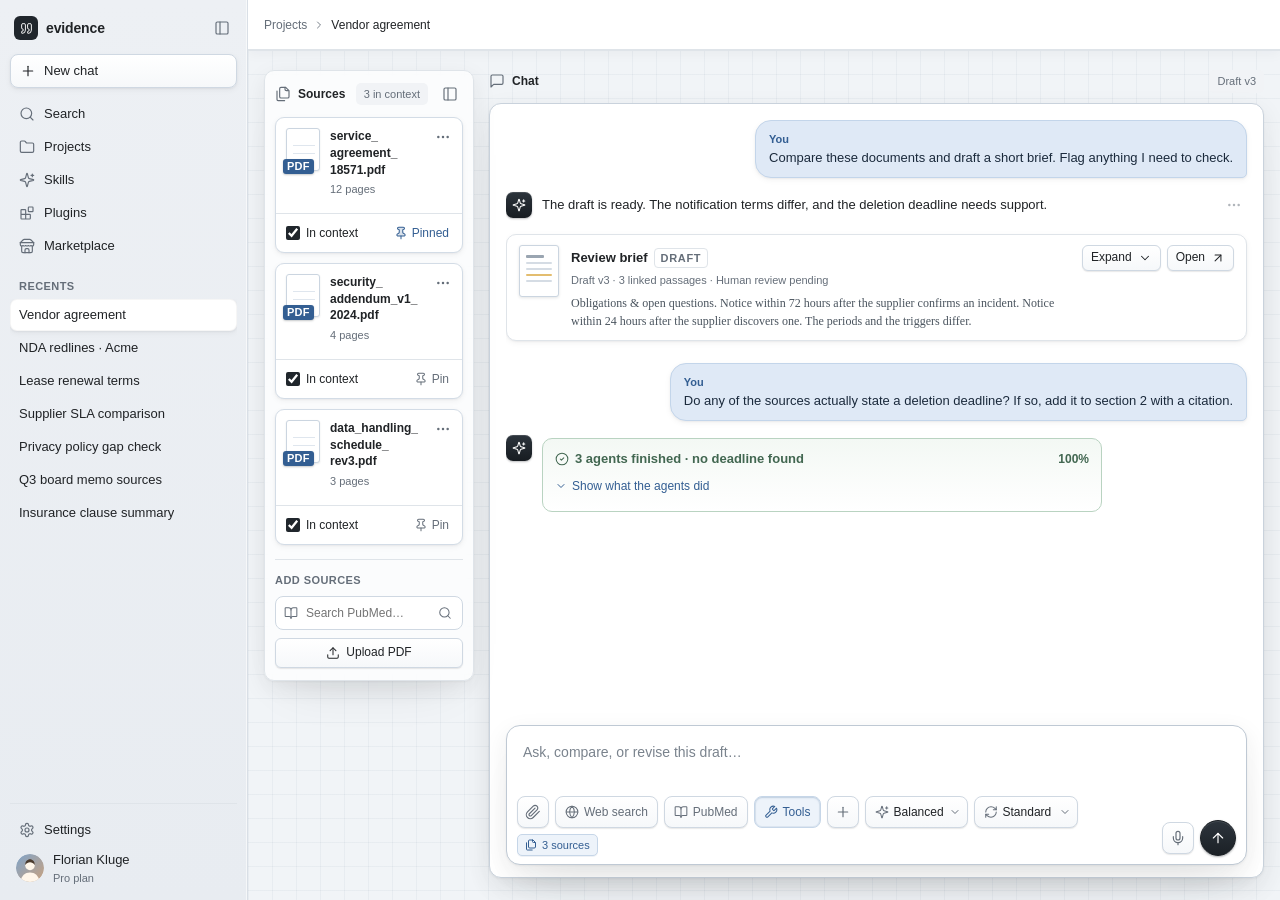
==== index.html @ 2f2d363d "pubmed" ====
<!DOCTYPE html>
<html lang="en">
<head>
  <meta charset="UTF-8">
  <meta name="viewport" content="width=device-width, initial-scale=1">
  <meta name="color-scheme" content="light">
  <title>Vendor agreement · Workspace · evidence</title>
  <link rel="stylesheet" href="styles.css">
</head>
<body>
<a class="skip-link" href="#composer-input">Skip to chat</a>
<svg xmlns="http://www.w3.org/2000/svg" class="icon-sprite" aria-hidden="true" focusable="false"><defs>
<symbol id="i-file-text" viewBox="0 0 24 24"><path d="M15 2H6a2 2 0 0 0-2 2v16a2 2 0 0 0 2 2h12a2 2 0 0 0 2-2V7Z"/><path d="M14 2v4a2 2 0 0 0 2 2h4"/><path d="M10 9H8"/><path d="M16 13H8"/><path d="M16 17H8"/></symbol>
<symbol id="i-files" viewBox="0 0 24 24"><path d="M20 7h-3a2 2 0 0 1-2-2V2"/><path d="M9 18a2 2 0 0 1-2-2V4a2 2 0 0 1 2-2h7l5 5v9a2 2 0 0 1-2 2Z"/><path d="M3 7.6v12.8A1.6 1.6 0 0 0 4.6 22h9.8"/></symbol>
<symbol id="i-file-pen" viewBox="0 0 24 24"><path d="M12.5 22H18a2 2 0 0 0 2-2V7l-5-5H6a2 2 0 0 0-2 2v9.5"/><path d="M14 2v4a2 2 0 0 0 2 2h4"/><path d="M13.378 15.626a1 1 0 1 0-3.004-3.004l-5.01 5.012a2 2 0 0 0-.506.854l-.837 2.87a.5.5 0 0 0 .62.62l2.87-.837a2 2 0 0 0 .854-.506z"/></symbol>
<symbol id="i-quote" viewBox="0 0 24 24"><path d="M16 3a2 2 0 0 0-2 2v6a2 2 0 0 0 2 2 1 1 0 0 1 1 1v1a2 2 0 0 1-2 2 1 1 0 0 0-1 1v2a1 1 0 0 0 1 1 6 6 0 0 0 6-6V5a2 2 0 0 0-2-2z"/><path d="M5 3a2 2 0 0 0-2 2v6a2 2 0 0 0 2 2 1 1 0 0 1 1 1v1a2 2 0 0 1-2 2 1 1 0 0 0-1 1v2a1 1 0 0 0 1 1 6 6 0 0 0 6-6V5a2 2 0 0 0-2-2z"/></symbol>
<symbol id="i-sparkles" viewBox="0 0 24 24"><path d="M9.937 15.5A2 2 0 0 0 8.5 14.063l-6.135-1.582a.5.5 0 0 1 0-.962L8.5 9.936A2 2 0 0 0 9.937 8.5l1.582-6.135a.5.5 0 0 1 .963 0L14.063 8.5A2 2 0 0 0 15.5 9.937l6.135 1.581a.5.5 0 0 1 0 .964L15.5 14.063a2 2 0 0 0-1.437 1.437l-1.582 6.135a.5.5 0 0 1-.963 0z"/><path d="M20 3v4"/><path d="M22 5h-4"/></symbol>
<symbol id="i-arrow-up" viewBox="0 0 24 24"><path d="m5 12 7-7 7 7"/><path d="M12 19V5"/></symbol>
<symbol id="i-arrow-left" viewBox="0 0 24 24"><path d="m12 19-7-7 7-7"/><path d="M19 12H5"/></symbol>
<symbol id="i-arrow-up-right" viewBox="0 0 24 24"><path d="M7 7h10v10"/><path d="M7 17 17 7"/></symbol>
<symbol id="i-pin" viewBox="0 0 24 24"><path d="M12 17v5"/><path d="M9 10.76a2 2 0 0 1-1.11 1.79l-1.78.9A2 2 0 0 0 5 15.24V16a1 1 0 0 0 1 1h12a1 1 0 0 0 1-1v-.76a2 2 0 0 0-1.11-1.79l-1.78-.9A2 2 0 0 1 15 10.76V7a1 1 0 0 1 1-1 2 2 0 0 0 0-4H8a2 2 0 0 0 0 4 1 1 0 0 1 1 1z"/></symbol>
<symbol id="i-ellipsis" viewBox="0 0 24 24"><circle cx="12" cy="12" r="1"/><circle cx="19" cy="12" r="1"/><circle cx="5" cy="12" r="1"/></symbol>
<symbol id="i-circle-check" viewBox="0 0 24 24"><circle cx="12" cy="12" r="10"/><path d="m9 12 2 2 4-4"/></symbol>
<symbol id="i-circle-alert" viewBox="0 0 24 24"><circle cx="12" cy="12" r="10"/><path d="M12 8v4"/><path d="M12 16h.01"/></symbol>
<symbol id="i-circle-help" viewBox="0 0 24 24"><circle cx="12" cy="12" r="10"/><path d="M9.09 9a3 3 0 0 1 5.83 1c0 2-3 3-3 3"/><path d="M12 17h.01"/></symbol>
<symbol id="i-circle-x" viewBox="0 0 24 24"><circle cx="12" cy="12" r="10"/><path d="m15 9-6 6"/><path d="m9 9 6 6"/></symbol>
<symbol id="i-circle-dashed" viewBox="0 0 24 24"><path d="M10.1 2.18a9.93 9.93 0 0 1 3.8 0"/><path d="M17.6 3.71a9.95 9.95 0 0 1 2.69 2.7"/><path d="M21.82 10.1a9.93 9.93 0 0 1 0 3.8"/><path d="M20.29 17.6a9.95 9.95 0 0 1-2.7 2.69"/><path d="M13.9 21.82a9.94 9.94 0 0 1-3.8 0"/><path d="M6.4 20.29a9.95 9.95 0 0 1-2.69-2.7"/><path d="M2.18 13.9a9.93 9.93 0 0 1 0-3.8"/><path d="M3.71 6.4a9.95 9.95 0 0 1 2.7-2.69"/></symbol>
<symbol id="i-refresh" viewBox="0 0 24 24"><path d="M3 12a9 9 0 0 1 9-9 9.75 9.75 0 0 1 6.74 2.74L21 8"/><path d="M21 3v5h-5"/><path d="M21 12a9 9 0 0 1-9 9 9.75 9.75 0 0 1-6.74-2.74L3 16"/><path d="M8 16H3v5"/></symbol>
<symbol id="i-workflow" viewBox="0 0 24 24"><rect width="8" height="8" x="3" y="3" rx="2"/><path d="M7 11v4a2 2 0 0 0 2 2h4"/><rect width="8" height="8" x="13" y="13" rx="2"/></symbol>
<symbol id="i-chevron-down" viewBox="0 0 24 24"><path d="m6 9 6 6 6-6"/></symbol>
<symbol id="i-chevron-right" viewBox="0 0 24 24"><path d="m9 18 6-6-6-6"/></symbol>
<symbol id="i-message" viewBox="0 0 24 24"><path d="M21 15a2 2 0 0 1-2 2H7l-4 4V5a2 2 0 0 1 2-2h14a2 2 0 0 1 2 2z"/></symbol>
<symbol id="i-pen-line" viewBox="0 0 24 24"><path d="M12 20h9"/><path d="M16.376 3.622a1 1 0 0 1 3.002 3.002L7.368 18.635a2 2 0 0 1-.855.506l-2.872.838a.5.5 0 0 1-.62-.62l.838-2.872a2 2 0 0 1 .506-.854z"/></symbol>
<symbol id="i-eye" viewBox="0 0 24 24"><path d="M2.062 12.348a1 1 0 0 1 0-.696 10.75 10.75 0 0 1 19.876 0 1 1 0 0 1 0 .696 10.75 10.75 0 0 1-19.876 0"/><circle cx="12" cy="12" r="3"/></symbol>
<symbol id="i-undo" viewBox="0 0 24 24"><path d="M9 14 4 9l5-5"/><path d="M4 9h10.5a5.5 5.5 0 0 1 5.5 5.5 5.5 5.5 0 0 1-5.5 5.5H11"/></symbol>
<symbol id="i-upload" viewBox="0 0 24 24"><path d="M21 15v4a2 2 0 0 1-2 2H5a2 2 0 0 1-2-2v-4"/><path d="m17 8-5-5-5 5"/><path d="M12 3v12"/></symbol>
<symbol id="i-trash" viewBox="0 0 24 24"><path d="M3 6h18"/><path d="M19 6v14c0 1-1 2-2 2H7c-1 0-2-1-2-2V6"/><path d="M8 6V4c0-1 1-2 2-2h4c1 0 2 1 2 2v2"/></symbol>
<symbol id="i-link" viewBox="0 0 24 24"><path d="M10 13a5 5 0 0 0 7.54.54l3-3a5 5 0 0 0-7.07-7.07l-1.72 1.71"/><path d="M14 11a5 5 0 0 0-7.54-.54l-3 3a5 5 0 0 0 7.07 7.07l1.71-1.71"/></symbol>
<symbol id="i-plus" viewBox="0 0 24 24"><path d="M5 12h14"/><path d="M12 5v14"/></symbol>
<symbol id="i-table" viewBox="0 0 24 24"><path d="M12 3v18"/><rect width="18" height="18" x="3" y="3" rx="2"/><path d="M3 9h18"/><path d="M3 15h18"/></symbol>
<symbol id="i-list-checks" viewBox="0 0 24 24"><path d="m3 17 2 2 4-4"/><path d="m3 7 2 2 4-4"/><path d="M13 6h8"/><path d="M13 12h8"/><path d="M13 18h8"/></symbol>
<symbol id="i-user" viewBox="0 0 24 24"><path d="M19 21v-2a4 4 0 0 0-4-4H9a4 4 0 0 0-4 4v2"/><circle cx="12" cy="7" r="4"/></symbol>
<symbol id="i-x" viewBox="0 0 24 24"><path d="M18 6 6 18"/><path d="m6 6 12 12"/></symbol>
<symbol id="i-book" viewBox="0 0 24 24"><path d="M12 7v14"/><path d="M3 18a1 1 0 0 1-1-1V4a1 1 0 0 1 1-1h5a4 4 0 0 1 4 4 4 4 0 0 1 4-4h5a1 1 0 0 1 1 1v13a1 1 0 0 1-1 1h-6a3 3 0 0 0-3 3 3 3 0 0 0-3-3z"/></symbol>
<symbol id="i-scale" viewBox="0 0 24 24"><path d="m16 16 3-8 3 8c-.87.65-1.92 1-3 1s-2.13-.35-3-1Z"/><path d="m2 16 3-8 3 8c-.87.65-1.92 1-3 1s-2.13-.35-3-1Z"/><path d="M7 21h10"/><path d="M12 3v18"/><path d="M3 7h2c2 0 5-1 7-2 2 1 5 2 7 2h2"/></symbol>
<symbol id="i-history" viewBox="0 0 24 24"><path d="M3 12a9 9 0 1 0 9-9 9.75 9.75 0 0 0-6.74 2.74L3 8"/><path d="M3 3v5h5"/><path d="M12 7v5l4 2"/></symbol>
<symbol id="i-check" viewBox="0 0 24 24"><path d="M20 6 9 17l-5-5"/></symbol>
<symbol id="i-paperclip" viewBox="0 0 24 24"><path d="m21.44 11.05-9.19 9.19a6 6 0 0 1-8.49-8.49l8.57-8.57A4 4 0 1 1 18 8.84l-8.59 8.57a2 2 0 0 1-2.83-2.83l8.49-8.48"/></symbol>
<symbol id="i-globe" viewBox="0 0 24 24"><circle cx="12" cy="12" r="10"/><path d="M12 2a14.5 14.5 0 0 0 0 20 14.5 14.5 0 0 0 0-20"/><path d="M2 12h20"/></symbol>
<symbol id="i-wrench" viewBox="0 0 24 24"><path d="M14.7 6.3a1 1 0 0 0 0 1.4l1.6 1.6a1 1 0 0 0 1.4 0l3.77-3.77a6 6 0 0 1-7.94 7.94l-6.91 6.91a2.12 2.12 0 0 1-3-3l6.91-6.91a6 6 0 0 1 7.94-7.94l-3.76 3.76z"/></symbol>
<symbol id="i-mic" viewBox="0 0 24 24"><path d="M12 2a3 3 0 0 0-3 3v7a3 3 0 0 0 6 0V5a3 3 0 0 0-3-3Z"/><path d="M19 10v2a7 7 0 0 1-14 0v-2"/><path d="M12 19v3"/></symbol>
<symbol id="i-align-left" viewBox="0 0 24 24"><path d="M15 12H3"/><path d="M17 18H3"/><path d="M21 6H3"/></symbol>
<symbol id="i-align-center" viewBox="0 0 24 24"><path d="M17 12H7"/><path d="M19 18H5"/><path d="M21 6H3"/></symbol>
<symbol id="i-list" viewBox="0 0 24 24"><path d="M3 12h.01"/><path d="M3 18h.01"/><path d="M3 6h.01"/><path d="M8 12h13"/><path d="M8 18h13"/><path d="M8 6h13"/></symbol>
<symbol id="i-list-ordered" viewBox="0 0 24 24"><path d="M10 12h11"/><path d="M10 18h11"/><path d="M10 6h11"/><path d="M4 10h2"/><path d="M4 6h1v4"/><path d="M6 18H4c0-1 2-2 2-3s-1-1.5-2-1"/></symbol>
<symbol id="i-redo" viewBox="0 0 24 24"><path d="m15 14 5-5-5-5"/><path d="M20 9H9.5A5.5 5.5 0 0 0 4 14.5 5.5 5.5 0 0 0 9.5 20H13"/></symbol>
<symbol id="i-panel-left" viewBox="0 0 24 24"><rect width="18" height="18" x="3" y="3" rx="2"/><path d="M9 3v18"/></symbol>
<symbol id="i-blocks" viewBox="0 0 24 24"><rect width="7" height="7" x="14" y="3" rx="1"/><path d="M10 21V8a1 1 0 0 0-1-1H4a1 1 0 0 0-1 1v12a1 1 0 0 0 1 1h12a1 1 0 0 0 1-1v-5a1 1 0 0 0-1-1H3"/></symbol>
<symbol id="i-settings" viewBox="0 0 24 24"><path d="M12.22 2h-.44a2 2 0 0 0-2 2v.18a2 2 0 0 1-1 1.73l-.43.25a2 2 0 0 1-2 0l-.15-.08a2 2 0 0 0-2.73.73l-.22.38a2 2 0 0 0 .73 2.73l.15.1a2 2 0 0 1 1 1.72v.51a2 2 0 0 1-1 1.74l-.15.09a2 2 0 0 0-.73 2.73l.22.38a2 2 0 0 0 2.73.73l.15-.08a2 2 0 0 1 2 0l.43.25a2 2 0 0 1 1 1.73V20a2 2 0 0 0 2 2h.44a2 2 0 0 0 2-2v-.18a2 2 0 0 1 1-1.73l.43-.25a2 2 0 0 1 2 0l.15.08a2 2 0 0 0 2.73-.73l.22-.39a2 2 0 0 0-.73-2.73l-.15-.08a2 2 0 0 1-1-1.74v-.5a2 2 0 0 1 1-1.74l.15-.09a2 2 0 0 0 .73-2.73l-.22-.38a2 2 0 0 0-2.73-.73l-.15.08a2 2 0 0 1-2 0l-.43-.25a2 2 0 0 1-1-1.73V4a2 2 0 0 0-2-2z"/><circle cx="12" cy="12" r="3"/></symbol>
<symbol id="i-folder" viewBox="0 0 24 24"><path d="M20 20a2 2 0 0 0 2-2V8a2 2 0 0 0-2-2h-7.9a2 2 0 0 1-1.69-.9L9.6 3.9A2 2 0 0 0 7.93 3H4a2 2 0 0 0-2 2v13a2 2 0 0 0 2 2Z"/></symbol>
<symbol id="i-search" viewBox="0 0 24 24"><circle cx="11" cy="11" r="8"/><path d="m21 21-4.3-4.3"/></symbol>
<symbol id="i-store" viewBox="0 0 24 24"><path d="m2 7 4.41-4.41A2 2 0 0 1 7.83 2h8.34a2 2 0 0 1 1.42.59L22 7"/><path d="M4 12v8a2 2 0 0 0 2 2h12a2 2 0 0 0 2-2v-8"/><path d="M15 22v-4a2 2 0 0 0-2-2h-2a2 2 0 0 0-2 2v4"/><path d="M2 7h20"/><path d="M22 7v3a2 2 0 0 1-2 2 2.7 2.7 0 0 1-1.59-.63.7.7 0 0 0-.82 0A2.7 2.7 0 0 1 16 12a2.7 2.7 0 0 1-1.59-.63.7.7 0 0 0-.82 0A2.7 2.7 0 0 1 12 12a2.7 2.7 0 0 1-1.59-.63.7.7 0 0 0-.82 0A2.7 2.7 0 0 1 8 12a2.7 2.7 0 0 1-1.59-.63.7.7 0 0 0-.82 0A2.7 2.7 0 0 1 4 12a2 2 0 0 1-2-2V7"/></symbol>
<symbol id="i-download" viewBox="0 0 24 24"><path d="M12 15V3"/><path d="M21 15v4a2 2 0 0 1-2 2H5a2 2 0 0 1-2-2v-4"/><path d="m7 10 5 5 5-5"/></symbol>
</defs></svg>

<input type="checkbox" id="sb-toggle" class="sr-only">
<div class="app">
<aside class="sidebar" aria-label="Navigation">
  <div class="sidebar__top">
    <a class="brand" href="index.html"><span class="brand__mark" aria-hidden="true"><svg class="icon"><use href="#i-quote"/></svg></span><span class="sb-label">evidence</span></a>
    <label class="sb-btn sb-toggle" for="sb-toggle" title="Collapse sidebar"><svg class="icon" aria-hidden="true"><use href="#i-panel-left"/></svg><span class="sr-only">Collapse sidebar</span></label>
  </div>
  <button type="button" class="sb-new" id="new-chat"><svg class="icon" aria-hidden="true"><use href="#i-plus"/></svg><span class="sb-label">New chat</span></button>
  <nav class="sb-menu" aria-label="Main">
    <button type="button" class="sb-item"><svg class="icon" aria-hidden="true"><use href="#i-search"/></svg><span class="sb-label">Search</span></button>
    <button type="button" class="sb-item"><svg class="icon" aria-hidden="true"><use href="#i-folder"/></svg><span class="sb-label">Projects</span></button>
    <button type="button" class="sb-item"><svg class="icon" aria-hidden="true"><use href="#i-sparkles"/></svg><span class="sb-label">Skills</span></button>
    <button type="button" class="sb-item"><svg class="icon" aria-hidden="true"><use href="#i-blocks"/></svg><span class="sb-label">Plugins</span></button>
    <a class="sb-item" href="#marketplace"><svg class="icon" aria-hidden="true"><use href="#i-store"/></svg><span class="sb-label">Marketplace</span></a>
  </nav>
  <div class="sb-section sb-label">Recents</div>
  <nav class="sb-history" aria-label="Chat history">
    <a class="sb-chat is-active" href="index.html" aria-current="page"><span class="sb-label">Vendor agreement</span></a>
    <a class="sb-chat" href="#"><span class="sb-label">NDA redlines · Acme</span></a>
    <a class="sb-chat" href="#"><span class="sb-label">Lease renewal terms</span></a>
    <a class="sb-chat" href="#"><span class="sb-label">Supplier SLA comparison</span></a>
    <a class="sb-chat" href="#"><span class="sb-label">Privacy policy gap check</span></a>
    <a class="sb-chat" href="#"><span class="sb-label">Q3 board memo sources</span></a>
    <a class="sb-chat" href="#"><span class="sb-label">Insurance clause summary</span></a>
  </nav>
  <div class="sidebar__bottom">
    <button type="button" class="sb-item"><svg class="icon" aria-hidden="true"><use href="#i-settings"/></svg><span class="sb-label">Settings</span></button>
    <button type="button" class="sb-account">
      <img class="sb-avatar" src="assets/avatar.svg" alt="" width="28" height="28">
      <span class="sb-label sb-account__text"><span class="sb-account__name">Florian Kluge</span><span class="sb-account__plan">Pro plan</span></span>
    </button>
  </div>
</aside>
<div class="app__main">
<header class="topbar">
  <nav class="crumbs" aria-label="Breadcrumb">
    <a href="#">Projects</a>
    <svg class="icon" aria-hidden="true"><use href="#i-chevron-right"/></svg>
    <span class="current" aria-current="location">Vendor agreement</span>
  </nav>
</header>


<main class="work-area">
  <div class="workspace">

    <!-- sources -->
    <input type="checkbox" id="src-toggle" class="sr-only">
    <aside class="column column--sources" aria-labelledby="sources-heading">
      <div class="col-head">
        <svg class="icon" aria-hidden="true"><use href="#i-files"/></svg>
        <h2 id="sources-heading"><span class="src-label">Sources</span></h2>
        <span class="chip chip--count src-label">3 in context</span>
        <label class="sb-btn src-toggle" for="src-toggle" title="Collapse sources"><svg class="icon" aria-hidden="true"><use href="#i-panel-left"/></svg><span class="sr-only">Collapse sources</span></label>
      </div>
      <div class="src-rail" aria-hidden="true"><span class="src-rail__label">Sources</span><span class="chip chip--count">3</span></div>

      <ul class="source-list">
        <li class="source-card" id="src-agreement">
          <details class="card-menu">
            <summary aria-label="Actions for service_agreement_18571.pdf"><svg class="icon" aria-hidden="true"><use href="#i-ellipsis"/></svg></summary>
            <div class="menu">
              <button type="button"><svg class="icon icon--sm" aria-hidden="true"><use href="#i-pen-line"/></svg>Rename</button>
              <button type="button"><svg class="icon icon--sm" aria-hidden="true"><use href="#i-upload"/></svg>Replace file</button>
              <hr>
              <button type="button" class="menu__danger"><svg class="icon icon--sm" aria-hidden="true"><use href="#i-trash"/></svg>Remove from project</button>
            </div>
          </details>
          <div class="source-card__body">
            <span class="thumb" role="img" aria-label="PDF file"></span>
            <div>
              <span class="source-card__name">service_<wbr>agreement_<wbr>18571.pdf</span>
              <div class="source-card__meta">12 pages</div>
              <div class="source-card__tags"><span class="chip chip--source sel-tag">Cited · E1</span></div>
            </div>
          </div>
          <div class="source-card__foot">
            <label class="check"><input type="checkbox" checked> In context</label>
            <button type="button" class="pin-btn pin-btn--on"><svg class="icon icon--sm" aria-hidden="true"><use href="#i-pin"/></svg>Pinned</button>
          </div>
        </li>

        <li class="source-card" id="src-addendum">
          <details class="card-menu">
            <summary aria-label="Actions for security_addendum_v1_2024.pdf"><svg class="icon" aria-hidden="true"><use href="#i-ellipsis"/></svg></summary>
            <div class="menu">
              <button type="button"><svg class="icon icon--sm" aria-hidden="true"><use href="#i-pen-line"/></svg>Rename</button>
              <button type="button"><svg class="icon icon--sm" aria-hidden="true"><use href="#i-upload"/></svg>Replace file</button>
              <hr>
              <button type="button" class="menu__danger"><svg class="icon icon--sm" aria-hidden="true"><use href="#i-trash"/></svg>Remove from project</button>
            </div>
          </details>
          <div class="source-card__body">
            <span class="thumb" role="img" aria-label="PDF file"></span>
            <div>
              <span class="source-card__name">security_<wbr>addendum_<wbr>v1_<wbr>2024.pdf</span>
              <div class="source-card__meta">4 pages</div>
              <div class="source-card__tags"><span class="chip chip--source sel-tag">Cited · E2</span></div>
            </div>
          </div>
          <div class="source-card__foot">
            <label class="check"><input type="checkbox" checked> In context</label>
            <button type="button" class="pin-btn"><svg class="icon icon--sm" aria-hidden="true"><use href="#i-pin"/></svg>Pin</button>
          </div>
        </li>

        <li class="source-card" id="src-schedule">
          <details class="card-menu">
            <summary aria-label="Actions for data_handling_schedule_rev3.pdf"><svg class="icon" aria-hidden="true"><use href="#i-ellipsis"/></svg></summary>
            <div class="menu">
              <button type="button"><svg class="icon icon--sm" aria-hidden="true"><use href="#i-pen-line"/></svg>Rename</button>
              <button type="button"><svg class="icon icon--sm" aria-hidden="true"><use href="#i-upload"/></svg>Replace file</button>
              <hr>
              <button type="button" class="menu__danger"><svg class="icon icon--sm" aria-hidden="true"><use href="#i-trash"/></svg>Remove from project</button>
            </div>
          </details>
          <div class="source-card__body">
            <span class="thumb" role="img" aria-label="PDF file"></span>
            <div>
              <span class="source-card__name">data_<wbr>handling_<wbr>schedule_<wbr>rev3.pdf</span>
              <div class="source-card__meta">3 pages</div>
              <div class="source-card__tags"><span class="chip chip--source sel-tag">Cited · E3</span></div>
            </div>
          </div>
          <div class="source-card__foot">
            <label class="check"><input type="checkbox" checked> In context</label>
            <button type="button" class="pin-btn"><svg class="icon icon--sm" aria-hidden="true"><use href="#i-pin"/></svg>Pin</button>
          </div>
        </li>
      </ul>

      <div class="src-add src-label">
        <h3 class="src-add__title">Add sources</h3>
        <label class="src-add__field"><svg class="icon icon--sm" aria-hidden="true"><use href="#i-book"/></svg><span class="sr-only">Search PubMed</span><input type="search" placeholder="Search PubMed…"><button type="button" class="src-add__go" aria-label="Search PubMed"><svg class="icon icon--sm" aria-hidden="true"><use href="#i-search"/></svg></button></label>
        <label class="btn src-add__upload"><input type="file" class="sr-only" accept="application/pdf"><svg class="icon icon--sm" aria-hidden="true"><use href="#i-upload"/></svg>Upload PDF</label>
      </div>
    </aside>

    <!-- working document and chat -->
    <section class="column column--center" aria-labelledby="chat-heading">
      <div class="col-head">
        <svg class="icon" aria-hidden="true"><use href="#i-message"/></svg>
        <h2 id="chat-heading">Chat</h2>
        <span class="chip chip--count">Draft v3</span>
      </div>
      <section class="chat chat--main" aria-labelledby="chat-heading">
        <div class="chat__thread" id="thread">
          <div class="msg msg--user">
            <div class="msg__bubble">
              <span class="msg__name">You</span>
              <p class="msg__text">Compare these documents and draft a short brief. Flag anything I need to check.</p>
            </div>
          </div>
          <div class="msg msg--ai">
            <span class="msg__who msg__who--ai" aria-hidden="true"><svg class="icon"><use href="#i-sparkles"/></svg></span>
            <div class="msg__body">
              <p class="msg__text">The draft is ready. The notification terms differ, and the deletion deadline needs support.</p>
            </div>
            <details class="msg-menu">
              <summary aria-label="Message actions"><svg class="icon" aria-hidden="true"><use href="#i-ellipsis"/></svg></summary>
              <div class="menu">
                <button type="button" data-action="copy"><svg class="icon icon--sm" aria-hidden="true"><use href="#i-files"/></svg>Copy</button>
                <button type="button" data-action="branch"><svg class="icon icon--sm" aria-hidden="true"><use href="#i-workflow"/></svg>Branch into new chat</button>
                <button type="button" data-action="regenerate"><svg class="icon icon--sm" aria-hidden="true"><use href="#i-refresh"/></svg>Regenerate</button>
              </div>
            </details>
          </div>
          <div class="msg msg--doc">
            <details class="docfold">
              <summary class="docfold__summary" aria-label="Review brief, draft v3. Expand or collapse the document">
                <span class="docfold__row">
                  <span class="docfold__thumb" aria-hidden="true"><i></i><i></i><i></i><i class="hl"></i><i></i></span>
                  <span class="docfold__text">
                    <span class="docfold__title">Review brief <span class="badge-draft">DRAFT</span></span>
                    <span class="docfold__meta">Draft v3 · 3 linked passages · Human review pending</span>
                    <span class="docfold__excerpt">Obligations &amp; open questions. Notice within 72 hours after the supplier confirms an incident. Notice within 24 hours after the supplier discovers one. The periods and the triggers differ.</span>
                  </span>
                  <span class="docfold__actions">
                    <span class="btn btn--sm docfold__toggle"><span class="docfold__label-open">Expand</span><span class="docfold__label-close">Collapse</span><svg class="icon icon--sm" aria-hidden="true"><use href="#i-chevron-down"/></svg></span>
                    <a class="btn btn--sm docfold__open" href="#doc-modal">Open <svg class="icon icon--sm" aria-hidden="true"><use href="#i-arrow-up-right"/></svg></a>
                  </span>
                </span>
              </summary>
        <article class="paper" id="draft" aria-label="Review brief, draft v3">
          <div class="fmt-bar" role="toolbar" aria-label="Formatting">
            <label class="sr-only" for="fmt-font">Font</label>
            <select id="fmt-font" class="fmt-select"><option>Georgia</option><option>Inter</option><option>Times New Roman</option></select>
            <label class="sr-only" for="fmt-size">Font size</label>
            <select id="fmt-size" class="fmt-select fmt-select--sm"><option>11</option><option>12</option><option>13</option><option>14</option><option selected>15</option><option>16</option><option>18</option><option>24</option></select>
            <span class="fmt-sep"></span>
            <button type="button" class="fmt-btn fmt-btn--on" aria-label="Bold" aria-pressed="true"><b>B</b></button>
            <button type="button" class="fmt-btn" aria-label="Italic"><i>I</i></button>
            <button type="button" class="fmt-btn" aria-label="Underline"><u>U</u></button>
            <span class="fmt-sep"></span>
            <label class="fmt-btn fmt-color" title="Text color"><span class="fmt-color__a">A</span><input type="color" value="#202326" aria-label="Text color"></label>
            <label class="fmt-btn fmt-color" title="Highlight"><span class="fmt-color__a fmt-color__a--hl">A</span><input type="color" value="#f6e6b8" aria-label="Highlight color"></label>
            <span class="fmt-sep"></span>
            <button type="button" class="fmt-btn fmt-btn--on" aria-label="Align left" aria-pressed="true"><svg class="icon" aria-hidden="true"><use href="#i-align-left"/></svg></button>
            <button type="button" class="fmt-btn" aria-label="Align center"><svg class="icon" aria-hidden="true"><use href="#i-align-center"/></svg></button>
            <button type="button" class="fmt-btn" aria-label="Bulleted list"><svg class="icon" aria-hidden="true"><use href="#i-list"/></svg></button>
            <button type="button" class="fmt-btn" aria-label="Insert link"><svg class="icon" aria-hidden="true"><use href="#i-link"/></svg></button>
            <span class="fmt-spacer"></span>
            <button type="button" class="fmt-btn fmt-btn--extra" aria-label="Undo"><svg class="icon" aria-hidden="true"><use href="#i-undo"/></svg></button>
            <button type="button" class="fmt-btn fmt-btn--extra" aria-label="Redo"><svg class="icon" aria-hidden="true"><use href="#i-redo"/></svg></button>
            <button type="button" class="btn btn--sm fmt-edit" aria-label="Edit paragraph" title="Edit paragraph"><svg class="icon icon--sm" aria-hidden="true"><use href="#i-pen-line"/></svg><span class="fmt-edit__label">Edit paragraph</span></button>
          </div>
          <div class="paper__body">
            <div class="doc">
              <h2>Obligations &amp; open questions</h2>
              <p class="prepared">Prepared from 3 source documents</p>

              <h3><span class="num">1</span>Incident notification</h3>
              <p>Notice within 72 hours after the supplier confirms an incident.<a class="cite has-tip" href="#src-agreement" aria-label="Evidence E1, service_agreement_18571.pdf">E1<span class="tip" aria-hidden="true"><span class="tip__head"><svg class="icon icon--xs" aria-hidden="true"><use href="#i-quote"/></svg>Source excerpt<span class="cite">E1</span></span><span class="tip__quote">“The supplier must notify the customer <mark>within 72 hours after confirming</mark> a security incident.”</span><span class="tip__src"><span class="chip chip--source"><svg class="icon icon--xs"><use href="#i-file-text"/></svg>service_agreement_18571.pdf</span><span class="tip__meta">Page 4 · §8</span></span></span></a> Notice within 24 hours after the supplier discovers one.<a class="cite has-tip" href="#src-addendum" aria-label="Evidence E2, security_addendum_v1_2024.pdf">E2<span class="tip" aria-hidden="true"><span class="tip__head"><svg class="icon icon--xs" aria-hidden="true"><use href="#i-quote"/></svg>Source excerpt<span class="cite">E2</span></span><span class="tip__quote">“The supplier must notify the customer <mark>within 24 hours after discovering</mark> a security incident.”</span><span class="tip__src"><span class="chip chip--source"><svg class="icon icon--xs"><use href="#i-file-text"/></svg>security_addendum_v1_2024.pdf</span><span class="tip__meta">Page 2 · §2</span></span></span></a> The periods and the triggers differ. Neither document says which prevails.</p>

              <h3><span class="num">2</span>Data deletion</h3>
              <p class="attention" id="deletion-statement">The supplier must delete customer data <mark class="unsupported has-tip" tabindex="0">within 30 days<span class="tip" aria-hidden="true"><span class="tip__head"><svg class="icon icon--xs" aria-hidden="true"><use href="#i-quote"/></svg>Source excerpt<span class="cite">E3</span></span><span class="tip__quote">“The supplier must <mark>delete customer data following termination</mark> of the agreement.”</span><span class="tip__note">Not stated in the cited passage.</span><span class="tip__src"><span class="chip chip--source"><svg class="icon icon--xs"><use href="#i-file-text"/></svg>data_handling_schedule_rev3.pdf</span><span class="tip__meta">Page 2 · §4</span></span></span></mark> following termination.<a class="cite has-tip" href="#src-schedule" aria-label="Evidence E3, data_handling_schedule_rev3.pdf">E3<span class="tip" aria-hidden="true"><span class="tip__head"><svg class="icon icon--xs" aria-hidden="true"><use href="#i-quote"/></svg>Source excerpt<span class="cite">E3</span></span><span class="tip__quote">“The supplier must <mark>delete customer data following termination</mark> of the agreement.”</span><span class="tip__src"><span class="chip chip--source"><svg class="icon icon--xs"><use href="#i-file-text"/></svg>data_handling_schedule_rev3.pdf</span><span class="tip__meta">Page 2 · §4</span></span></span></a></p>
            </div>
          </div>
          <div class="paper__footer">
            <span><svg class="icon" aria-hidden="true"><use href="#i-link"/></svg>3 linked passages</span>
            <span><svg class="icon" aria-hidden="true"><use href="#i-circle-dashed"/></svg>Human review pending</span>
          </div>
        </article>
            </details>
          </div>
          <div class="msg msg--user">
            <div class="msg__bubble">
              <span class="msg__name">You</span>
              <p class="msg__text">Do any of the sources actually state a deletion deadline? If so, add it to section 2 with a citation.</p>
            </div>
          </div>
          <div class="msg msg--ai msg--working" aria-live="polite">
            <span class="msg__who msg__who--ai" aria-hidden="true"><svg class="icon"><use href="#i-sparkles"/></svg></span>
            <div class="msg__body">
              <div class="activity">
                <div class="activity__head">
                  <span class="working__dots" aria-hidden="true"><i></i><i></i><i></i></span>
                  <span class="activity__title"><span class="activity__title-live">3 agents are exploring 3 documents</span><span class="activity__title-done"><svg class="icon icon--sm" aria-hidden="true"><use href="#i-circle-check"/></svg>3 agents finished · no deadline found</span></span>
                  <span class="activity__pct" aria-hidden="true"></span>
                  <span class="sr-only">Progress updates as agents read the sources.</span>
                </div>
                <div class="activity__live">
                <div class="activity__bar" aria-hidden="true"><i></i></div>
                <ul class="agents">
                  <li class="agent agent--1">
                    <span class="agent__mark" aria-hidden="true"><svg class="icon icon--xs agent__mark-live"><use href="#i-sparkles"/></svg><svg class="icon icon--xs agent__mark-done"><use href="#i-check"/></svg></span>
                    <span class="agent__text">
                      <span class="agent__name">Reader 1 <span class="agent__status"></span></span>
                      <span class="agent__task"><span class="chip chip--source"><svg class="icon icon--xs" aria-hidden="true"><use href="#i-file-text"/></svg>service_agreement_18571.pdf</span><span class="agent__page">page <b class="agent__num"></b> of 12</span></span>
                    </span>
                    <span class="agent__bar" aria-hidden="true"><i></i></span>
                  </li>
                  <li class="agent agent--2">
                    <span class="agent__mark" aria-hidden="true"><svg class="icon icon--xs agent__mark-live"><use href="#i-sparkles"/></svg><svg class="icon icon--xs agent__mark-done"><use href="#i-check"/></svg></span>
                    <span class="agent__text">
                      <span class="agent__name">Reader 2 <span class="agent__status"></span></span>
                      <span class="agent__task"><span class="chip chip--source"><svg class="icon icon--xs" aria-hidden="true"><use href="#i-file-text"/></svg>security_addendum_v1_2024.pdf</span><span class="agent__page">page <b class="agent__num"></b> of 4</span></span>
                    </span>
                    <span class="agent__bar" aria-hidden="true"><i></i></span>
                  </li>
                  <li class="agent agent--3">
                    <span class="agent__mark" aria-hidden="true"><svg class="icon icon--xs agent__mark-live"><use href="#i-sparkles"/></svg><svg class="icon icon--xs agent__mark-done"><use href="#i-check"/></svg></span>
                    <span class="agent__text">
                      <span class="agent__name">Reader 3 <span class="agent__status"></span></span>
                      <span class="agent__task"><span class="chip chip--source"><svg class="icon icon--xs" aria-hidden="true"><use href="#i-file-text"/></svg>data_handling_schedule_rev3.pdf</span><span class="agent__page">page <b class="agent__num"></b> of 3</span></span>
                    </span>
                    <span class="agent__bar" aria-hidden="true"><i></i></span>
                  </li>
                </ul>
                <ol class="steps" aria-label="Steps">
                  <li class="step-item step-item--1"><span class="step-item__icon" aria-hidden="true"><svg class="icon icon--xs step-item__check"><use href="#i-check"/></svg><i class="step-item__spin"></i></span>Read sources</li>
                  <li class="step-item step-item--2"><span class="step-item__icon" aria-hidden="true"><svg class="icon icon--xs step-item__check"><use href="#i-check"/></svg><i class="step-item__spin"></i></span>Find deadlines</li>
                  <li class="step-item step-item--3"><span class="step-item__icon" aria-hidden="true"><svg class="icon icon--xs step-item__check"><use href="#i-check"/></svg><i class="step-item__spin"></i></span>Compare passages</li>
                  <li class="step-item step-item--4"><span class="step-item__icon" aria-hidden="true"><svg class="icon icon--xs step-item__check"><use href="#i-check"/></svg><i class="step-item__spin"></i></span>Revise section 2</li>
                </ol>
                </div>
                <details class="activity__more">
                  <summary><svg class="icon icon--xs" aria-hidden="true"><use href="#i-chevron-down"/></svg>Show what the agents did</summary>
                  <div class="activity__record">
                    <div class="activity__bar activity__bar--final" aria-hidden="true"><i></i></div>
                <ul class="agents agents--final">
                  <li class="agent agent--1">
                    <span class="agent__mark" aria-hidden="true"><svg class="icon icon--xs agent__mark-live"><use href="#i-sparkles"/></svg><svg class="icon icon--xs agent__mark-done"><use href="#i-check"/></svg></span>
                    <span class="agent__text">
                      <span class="agent__name">Reader 1 <span class="agent__status">done · no deadline</span></span>
                      <span class="agent__task"><span class="chip chip--source"><svg class="icon icon--xs" aria-hidden="true"><use href="#i-file-text"/></svg>service_agreement_18571.pdf</span><span class="agent__page">page <b class="agent__num">12</b> of 12</span></span>
                    </span>
                    <span class="agent__bar" aria-hidden="true"><i></i></span>
                  </li>
                  <li class="agent agent--2">
                    <span class="agent__mark" aria-hidden="true"><svg class="icon icon--xs agent__mark-live"><use href="#i-sparkles"/></svg><svg class="icon icon--xs agent__mark-done"><use href="#i-check"/></svg></span>
                    <span class="agent__text">
                      <span class="agent__name">Reader 2 <span class="agent__status">done · no deadline</span></span>
                      <span class="agent__task"><span class="chip chip--source"><svg class="icon icon--xs" aria-hidden="true"><use href="#i-file-text"/></svg>security_addendum_v1_2024.pdf</span><span class="agent__page">page <b class="agent__num">4</b> of 4</span></span>
                    </span>
                    <span class="agent__bar" aria-hidden="true"><i></i></span>
                  </li>
                  <li class="agent agent--3">
                    <span class="agent__mark" aria-hidden="true"><svg class="icon icon--xs agent__mark-live"><use href="#i-sparkles"/></svg><svg class="icon icon--xs agent__mark-done"><use href="#i-check"/></svg></span>
                    <span class="agent__text">
                      <span class="agent__name">Reader 3 <span class="agent__status">done · no deadline</span></span>
                      <span class="agent__task"><span class="chip chip--source"><svg class="icon icon--xs" aria-hidden="true"><use href="#i-file-text"/></svg>data_handling_schedule_rev3.pdf</span><span class="agent__page">page <b class="agent__num">3</b> of 3</span></span>
                    </span>
                    <span class="agent__bar" aria-hidden="true"><i></i></span>
                  </li>
                </ul>
                <ol class="steps steps--final" aria-label="Steps">
                  <li class="step-item step-item--1"><span class="step-item__icon" aria-hidden="true"><svg class="icon icon--xs step-item__check"><use href="#i-check"/></svg><i class="step-item__spin"></i></span>Read sources</li>
                  <li class="step-item step-item--2"><span class="step-item__icon" aria-hidden="true"><svg class="icon icon--xs step-item__check"><use href="#i-check"/></svg><i class="step-item__spin"></i></span>Find deadlines</li>
                  <li class="step-item step-item--3"><span class="step-item__icon" aria-hidden="true"><svg class="icon icon--xs step-item__check"><use href="#i-check"/></svg><i class="step-item__spin"></i></span>Compare passages</li>
                  <li class="step-item step-item--4"><span class="step-item__icon" aria-hidden="true"><svg class="icon icon--xs step-item__check"><use href="#i-check"/></svg><i class="step-item__spin"></i></span>Revise section 2</li>
                </ol>
                  </div>
                </details>
              </div>
            </div>
          </div>
          <div class="msg msg--ai msg--answer">
            <span class="msg__who msg__who--ai" aria-hidden="true"><svg class="icon"><use href="#i-sparkles"/></svg></span>
            <div class="msg__body">
              <p class="msg__text">None of the three sources states a deletion deadline. The data_handling_schedule_rev3.pdf requires deletion after termination but gives no period.<a class="cite has-tip" href="#src-schedule" aria-label="Evidence E3, data_handling_schedule_rev3.pdf">E3<span class="tip" aria-hidden="true"><span class="tip__head"><svg class="icon icon--xs" aria-hidden="true"><use href="#i-quote"/></svg>Source excerpt<span class="cite">E3</span></span><span class="tip__quote">“The supplier must <mark>delete customer data following termination</mark> of the agreement.”</span><span class="tip__src"><span class="chip chip--source"><svg class="icon icon--xs"><use href="#i-file-text"/></svg>data_handling_schedule_rev3.pdf</span><span class="tip__meta">Page 2 · §4</span></span></span></a> I left section 2 unchanged and kept the phrase flagged so you can decide whether to remove it.</p>
              <div class="answer__chips"><span class="chip"><svg class="icon icon--xs" aria-hidden="true"><use href="#i-file-pen"/></svg>Section 2 unchanged</span><span class="chip chip--count">0 deadlines in 3 documents · 19 pages read</span></div>
            </div>
            <details class="msg-menu">
              <summary aria-label="Message actions"><svg class="icon" aria-hidden="true"><use href="#i-ellipsis"/></svg></summary>
              <div class="menu">
                <button type="button" data-action="copy"><svg class="icon icon--sm" aria-hidden="true"><use href="#i-files"/></svg>Copy</button>
                <button type="button" data-action="branch"><svg class="icon icon--sm" aria-hidden="true"><use href="#i-workflow"/></svg>Branch into new chat</button>
                <button type="button" data-action="regenerate"><svg class="icon icon--sm" aria-hidden="true"><use href="#i-refresh"/></svg>Regenerate</button>
              </div>
            </details>
          </div>
        </div>
        <div class="composer">
          <label class="sr-only" for="composer-input">Message</label>
          <textarea id="composer-input" rows="2" placeholder="Ask, compare, or revise this draft…"></textarea>
          <div class="composer__row">
            <div class="composer__tools">
            <label class="tool-btn" title="Upload document"><input type="file" class="sr-only" accept="application/pdf"><svg class="icon" aria-hidden="true"><use href="#i-paperclip"/></svg><span class="sr-only">Upload document</span></label>
            <label class="tog"><input type="checkbox"><svg class="icon icon--sm" aria-hidden="true"><use href="#i-globe"/></svg>Web search</label>
            <label class="tog"><input type="checkbox"><svg class="icon icon--sm" aria-hidden="true"><use href="#i-book"/></svg>PubMed</label>
            <label class="tog"><input type="checkbox" checked><svg class="icon icon--sm" aria-hidden="true"><use href="#i-wrench"/></svg>Tools</label>
            <button type="button" class="tool-btn" aria-label="Add tools or sources" title="Add tools or sources"><svg class="icon" aria-hidden="true"><use href="#i-plus"/></svg></button>
            <label class="sel"><span class="sr-only">Mode</span><svg class="icon icon--sm" aria-hidden="true"><use href="#i-sparkles"/></svg><select><option>Balanced</option><option>Careful</option><option>Quick</option></select></label>
            <label class="sel"><span class="sr-only">Speed</span><svg class="icon icon--sm" aria-hidden="true"><use href="#i-refresh"/></svg><select><option>Standard</option><option>Fast</option><option>Thorough</option></select></label>
            <span class="chip chip--source" id="composer-sources"><svg class="icon icon--xs" aria-hidden="true"><use href="#i-files"/></svg>3 sources</span>
            </div>
            <div class="composer__end">
            <button type="button" class="tool-btn" aria-label="Voice input"><svg class="icon" aria-hidden="true"><use href="#i-mic"/></svg></button>
            <button type="button" class="btn btn--send" id="send-btn" aria-label="Send"><svg class="icon" aria-hidden="true"><use href="#i-arrow-up"/></svg></button>
            </div>
          </div>
        </div>
      </section>
    </section>

  </div>
</main>
</div>
</div>

<div class="modal" id="doc-modal" role="dialog" aria-modal="true" aria-labelledby="modal-title">
  <a class="modal__backdrop" href="#_" aria-label="Close"></a>
  <div class="modal__panel">
    <div class="modal__head">
      <svg class="icon" aria-hidden="true"><use href="#i-file-pen"/></svg>
      <span id="modal-title" class="modal__title">Review brief</span>
      <span class="badge-draft">DRAFT</span>
      <span class="chip chip--count">Draft v3</span>
      <span class="spacer"></span>
      <a class="btn btn--sm" href="#_"><svg class="icon icon--sm" aria-hidden="true"><use href="#i-x"/></svg>Close</a>
    </div>
    <div class="modal__body">
        <article class="paper paper--popout" id="draft-popout" aria-label="Review brief, draft v3">
          <div class="fmt-bar" role="toolbar" aria-label="Formatting">
            <label class="sr-only" for="fmt-font-m">Font</label>
            <select id="fmt-font-m" class="fmt-select"><option>Georgia</option><option>Inter</option><option>Times New Roman</option></select>
            <label class="sr-only" for="fmt-size-m">Font size</label>
            <select id="fmt-size-m" class="fmt-select fmt-select--sm"><option>11</option><option>12</option><option>13</option><option>14</option><option selected>15</option><option>16</option><option>18</option><option>24</option></select>
            <span class="fmt-sep"></span>
            <button type="button" class="fmt-btn fmt-btn--on" aria-label="Bold" aria-pressed="true"><b>B</b></button>
            <button type="button" class="fmt-btn" aria-label="Italic"><i>I</i></button>
            <button type="button" class="fmt-btn" aria-label="Underline"><u>U</u></button>
            <span class="fmt-sep"></span>
            <label class="fmt-btn fmt-color" title="Text color"><span class="fmt-color__a">A</span><input type="color" value="#202326" aria-label="Text color"></label>
            <label class="fmt-btn fmt-color" title="Highlight"><span class="fmt-color__a fmt-color__a--hl">A</span><input type="color" value="#f6e6b8" aria-label="Highlight color"></label>
            <span class="fmt-sep"></span>
            <button type="button" class="fmt-btn fmt-btn--on" aria-label="Align left" aria-pressed="true"><svg class="icon" aria-hidden="true"><use href="#i-align-left"/></svg></button>
            <button type="button" class="fmt-btn" aria-label="Align center"><svg class="icon" aria-hidden="true"><use href="#i-align-center"/></svg></button>
            <button type="button" class="fmt-btn" aria-label="Bulleted list"><svg class="icon" aria-hidden="true"><use href="#i-list"/></svg></button>
            <button type="button" class="fmt-btn" aria-label="Insert link"><svg class="icon" aria-hidden="true"><use href="#i-link"/></svg></button>
            <span class="fmt-spacer"></span>
            <button type="button" class="fmt-btn fmt-btn--extra" aria-label="Undo"><svg class="icon" aria-hidden="true"><use href="#i-undo"/></svg></button>
            <button type="button" class="fmt-btn fmt-btn--extra" aria-label="Redo"><svg class="icon" aria-hidden="true"><use href="#i-redo"/></svg></button>
            <button type="button" class="btn btn--sm fmt-edit" aria-label="Edit paragraph" title="Edit paragraph"><svg class="icon icon--sm" aria-hidden="true"><use href="#i-pen-line"/></svg><span class="fmt-edit__label">Edit paragraph</span></button>
          </div>
          <div class="paper__body">
            <div class="doc">
              <h2>Obligations &amp; open questions</h2>
              <p class="prepared">Prepared from 3 source documents</p>

              <h3><span class="num">1</span>Incident notification</h3>
              <p>Notice within 72 hours after the supplier confirms an incident.<a class="cite has-tip" href="#src-agreement" aria-label="Evidence E1, service_agreement_18571.pdf">E1<span class="tip" aria-hidden="true"><span class="tip__head"><svg class="icon icon--xs" aria-hidden="true"><use href="#i-quote"/></svg>Source excerpt<span class="cite">E1</span></span><span class="tip__quote">“The supplier must notify the customer <mark>within 72 hours after confirming</mark> a security incident.”</span><span class="tip__src"><span class="chip chip--source"><svg class="icon icon--xs"><use href="#i-file-text"/></svg>service_agreement_18571.pdf</span><span class="tip__meta">Page 4 · §8</span></span></span></a> Notice within 24 hours after the supplier discovers one.<a class="cite has-tip" href="#src-addendum" aria-label="Evidence E2, security_addendum_v1_2024.pdf">E2<span class="tip" aria-hidden="true"><span class="tip__head"><svg class="icon icon--xs" aria-hidden="true"><use href="#i-quote"/></svg>Source excerpt<span class="cite">E2</span></span><span class="tip__quote">“The supplier must notify the customer <mark>within 24 hours after discovering</mark> a security incident.”</span><span class="tip__src"><span class="chip chip--source"><svg class="icon icon--xs"><use href="#i-file-text"/></svg>security_addendum_v1_2024.pdf</span><span class="tip__meta">Page 2 · §2</span></span></span></a> The periods and the triggers differ. Neither document says which prevails.</p>

              <h3><span class="num">2</span>Data deletion</h3>
              <p class="attention" id="deletion-statement-popout">The supplier must delete customer data <mark class="unsupported has-tip" tabindex="0">within 30 days<span class="tip" aria-hidden="true"><span class="tip__head"><svg class="icon icon--xs" aria-hidden="true"><use href="#i-quote"/></svg>Source excerpt<span class="cite">E3</span></span><span class="tip__quote">“The supplier must <mark>delete customer data following termination</mark> of the agreement.”</span><span class="tip__note">Not stated in the cited passage.</span><span class="tip__src"><span class="chip chip--source"><svg class="icon icon--xs"><use href="#i-file-text"/></svg>data_handling_schedule_rev3.pdf</span><span class="tip__meta">Page 2 · §4</span></span></span></mark> following termination.<a class="cite has-tip" href="#src-schedule" aria-label="Evidence E3, data_handling_schedule_rev3.pdf">E3<span class="tip" aria-hidden="true"><span class="tip__head"><svg class="icon icon--xs" aria-hidden="true"><use href="#i-quote"/></svg>Source excerpt<span class="cite">E3</span></span><span class="tip__quote">“The supplier must <mark>delete customer data following termination</mark> of the agreement.”</span><span class="tip__src"><span class="chip chip--source"><svg class="icon icon--xs"><use href="#i-file-text"/></svg>data_handling_schedule_rev3.pdf</span><span class="tip__meta">Page 2 · §4</span></span></span></a></p>
            </div>
          </div>
          <div class="paper__footer">
            <span><svg class="icon" aria-hidden="true"><use href="#i-link"/></svg>3 linked passages</span>
            <span><svg class="icon" aria-hidden="true"><use href="#i-circle-dashed"/></svg>Human review pending</span>
          </div>
        </article>
    </div>
  </div>
</div>
<div class="modal" id="marketplace" role="dialog" aria-modal="true" aria-labelledby="market-title">
  <a class="modal__backdrop" href="#_" aria-label="Close"></a>
  <div class="modal__panel modal__panel--wide">
    <div class="modal__head">
      <svg class="icon" aria-hidden="true"><use href="#i-store"/></svg>
      <span id="market-title" class="modal__title">Skill marketplace</span>
      <span class="chip chip--count">2 installed</span>
      <span class="spacer"></span>
      <a class="btn btn--sm" href="#_"><svg class="icon icon--sm" aria-hidden="true"><use href="#i-x"/></svg>Close</a>
    </div>
    <div class="market">
      <div class="market__bar">
        <label class="market__search"><svg class="icon icon--sm" aria-hidden="true"><use href="#i-search"/></svg><span class="sr-only">Search skills</span><input type="search" placeholder="Search skills…"></label>
        <div class="market__cats">
          <label class="tog"><input type="radio" name="cat" checked>All</label>
          <label class="tog"><input type="radio" name="cat">Legal</label>
          <label class="tog"><input type="radio" name="cat">Research</label>
          <label class="tog"><input type="radio" name="cat">Compliance</label>
          <label class="tog"><input type="radio" name="cat">Writing</label>
        </div>
      </div>
      <ul class="skills">
        <li class="skill">
          <div class="skill__head"><span class="wf-icon" aria-hidden="true"><svg class="icon"><use href="#i-workflow"/></svg></span><div><div class="skill__name">Agreement comparison</div><div class="skill__by">evidence · verified</div></div></div>
          <p class="skill__desc">Compare an agreement with its addenda and schedules. Exact deadlines and triggers, cited.</p>
          <div class="skill__foot"><span class="chip">Legal</span><span class="chip chip--count"><svg class="icon icon--xs" aria-hidden="true"><use href="#i-check"/></svg>Installed</span></div>
        </li>
        <li class="skill">
          <div class="skill__head"><span class="wf-icon" aria-hidden="true"><svg class="icon"><use href="#i-workflow"/></svg></span><div><div class="skill__name">Deadline extractor</div><div class="skill__by">evidence · verified</div></div></div>
          <p class="skill__desc">Lists every deadline and its triggering event across all sources in context.</p>
          <div class="skill__foot"><span class="chip">Legal</span><button type="button" class="btn btn--sm"><svg class="icon icon--sm" aria-hidden="true"><use href="#i-download"/></svg>Install</button></div>
        </li>
        <li class="skill">
          <div class="skill__head"><span class="wf-icon" aria-hidden="true"><svg class="icon"><use href="#i-workflow"/></svg></span><div><div class="skill__name">Citation checker</div><div class="skill__by">evidence · verified</div></div></div>
          <p class="skill__desc">Rechecks every citation in a draft against the current source version.</p>
          <div class="skill__foot"><span class="chip">Review</span><span class="chip chip--count"><svg class="icon icon--xs" aria-hidden="true"><use href="#i-check"/></svg>Installed</span></div>
        </li>
        <li class="skill">
          <div class="skill__head"><span class="wf-icon" aria-hidden="true"><svg class="icon"><use href="#i-workflow"/></svg></span><div><div class="skill__name">Clause finder</div><div class="skill__by">Lexforge</div></div></div>
          <p class="skill__desc">Finds clauses by meaning, not wording, across large contract sets.</p>
          <div class="skill__foot"><span class="chip">Legal</span><button type="button" class="btn btn--sm"><svg class="icon icon--sm" aria-hidden="true"><use href="#i-download"/></svg>Install</button></div>
        </li>
        <li class="skill">
          <div class="skill__head"><span class="wf-icon" aria-hidden="true"><svg class="icon"><use href="#i-workflow"/></svg></span><div><div class="skill__name">Redline summarizer</div><div class="skill__by">Lexforge</div></div></div>
          <p class="skill__desc">Turns tracked changes into a short list of what moved and why it matters.</p>
          <div class="skill__foot"><span class="chip">Legal</span><button type="button" class="btn btn--sm"><svg class="icon icon--sm" aria-hidden="true"><use href="#i-download"/></svg>Install</button></div>
        </li>
        <li class="skill">
          <div class="skill__head"><span class="wf-icon" aria-hidden="true"><svg class="icon"><use href="#i-book"/></svg></span><div><div class="skill__name">PubMed literature review</div><div class="skill__by">Northlab</div></div></div>
          <p class="skill__desc">Pulls abstracts for a question and drafts a cited evidence table.</p>
          <div class="skill__foot"><span class="chip">Research</span><button type="button" class="btn btn--sm"><svg class="icon icon--sm" aria-hidden="true"><use href="#i-download"/></svg>Install</button></div>
        </li>
        <li class="skill">
          <div class="skill__head"><span class="wf-icon" aria-hidden="true"><svg class="icon"><use href="#i-workflow"/></svg></span><div><div class="skill__name">Policy gap check</div><div class="skill__by">Greyline</div></div></div>
          <p class="skill__desc">Maps a policy against a regulation and lists the uncovered requirements.</p>
          <div class="skill__foot"><span class="chip">Compliance</span><button type="button" class="btn btn--sm"><svg class="icon icon--sm" aria-hidden="true"><use href="#i-download"/></svg>Install</button></div>
        </li>
        <li class="skill">
          <div class="skill__head"><span class="wf-icon" aria-hidden="true"><svg class="icon"><use href="#i-workflow"/></svg></span><div><div class="skill__name">Meeting notes to actions</div><div class="skill__by">Studio Tal</div></div></div>
          <p class="skill__desc">Extracts owners, deadlines, and open questions from a transcript.</p>
          <div class="skill__foot"><span class="chip">Writing</span><button type="button" class="btn btn--sm"><svg class="icon icon--sm" aria-hidden="true"><use href="#i-download"/></svg>Install</button></div>
        </li>
      </ul>
    </div>
  </div>
</div>

<script>
// prototype only: echo the typed message and show the assistant thinking (it never answers)
(function () {
  var input = document.getElementById('composer-input');
  var send = document.getElementById('send-btn');
  var thread = document.getElementById('thread');
  var statuses = ['Reading your message', 'Checking the 3 sources in context', 'Comparing passages', 'Drafting a reply'];
  function el(html) { var t = document.createElement('template'); t.innerHTML = html.trim(); return t.content.firstChild; }
  function esc(s) { return s.replace(/[&<>]/g, function (c) { return { '&': '&amp;', '<': '&lt;', '>': '&gt;' }[c]; }); }
  function submit() {
    var text = input.value.trim();
    if (!text) return;
    input.value = '';
    var empty = thread.querySelector('.empty'); if (empty) empty.remove();
    thread.appendChild(el('<div class="msg msg--user"><div class="msg__bubble"><span class="msg__name">You</span><p class="msg__text">' + esc(text) + '</p></div></div>'));
    var thinking = el('<div class="msg msg--ai msg--working" aria-live="polite"><span class="msg__who msg__who--ai" aria-hidden="true"><svg class="icon"><use href="#i-sparkles"/></svg></span><div class="msg__body"><p class="msg__text working"><span class="working__dots working__dots--live" aria-hidden="true"><i></i><i></i><i></i></span><span class="working__label"></span></p></div></div>');
    thread.appendChild(thinking);
    var label = thinking.querySelector('.working__label');
    var i = 0; label.textContent = statuses[0] + '…';
    var timer = setInterval(function () { i = (i + 1) % statuses.length; label.textContent = statuses[i] + '…'; }, 1400);
    toBottom(true);
  }
  function toBottom(smooth) { thread.scrollTo({ top: thread.scrollHeight, behavior: smooth ? 'smooth' : 'auto' }); }
  toBottom(false);
  // reveal the answer to the follow-up when the agents finish, and keep the newest content in view
  var answer = document.querySelector('.msg--answer');
  setTimeout(function () { answer.classList.add('is-in'); toBottom(true); }, 14800);
  setTimeout(function () { toBottom(true); }, 17800); // after the agent detail folds away at 17 s
  // message menus: copy the text for real, close the menu after any choice
  document.querySelectorAll('.msg-menu').forEach(function (menu) {
    menu.addEventListener('click', function (e) {
      var btn = e.target.closest('button[data-action]');
      if (!btn) return;
      if (btn.dataset.action === 'copy') {
        var text = menu.parentElement.querySelector('.msg__text').innerText;
        if (navigator.clipboard) navigator.clipboard.writeText(text);
      }
      menu.removeAttribute('open');
    });
  });
  // new chat: empty canvas, no sources, fresh recents entry (reload the page to get the example back)
  document.getElementById('new-chat').addEventListener('click', function () {
    thread.innerHTML = '<div class="empty">' +
      '<span class="empty__mark" aria-hidden="true"><svg class="icon"><use href="#i-sparkles"/></svg></span>' +
      '<h3 class="empty__title">What would you like to review?</h3>' +
      '<p class="empty__text">Add sources on the left, then ask, compare, or draft.</p>' +
      '<div class="empty__chips">' +
        '<button type="button" class="btn btn--sm" data-fill="Compare two contracts and flag the differences.">Compare two contracts</button>' +
        '<button type="button" class="btn btn--sm" data-fill="Summarize this schedule in five bullet points.">Summarize a schedule</button>' +
        '<button type="button" class="btn btn--sm" data-fill="List every deadline and its triggering event.">Find deadlines</button>' +
        '<button type="button" class="btn btn--sm btn--dashed" aria-label="Add custom skill"><svg class="icon icon--sm" aria-hidden="true"><use href="#i-plus"/></svg>Add custom skill</button>' +
      '</div></div>';
    thread.querySelectorAll('[data-fill]').forEach(function (b) { b.addEventListener('click', function () { input.value = b.dataset.fill; input.focus(); }); });
    document.querySelector('.column--sources .source-list').innerHTML =
      '<li class="source-card source-card--ghost"><div class="source-card__body"><span class="thumb thumb--empty" aria-hidden="true"></span><div><span class="source-card__name muted">No sources yet</span><div class="source-card__meta">PDF, up to 50 MB</div></div></div>' +
      '<div class="source-card__foot"><label class="btn btn--sm"><input type="file" class="sr-only" accept="application/pdf"><svg class="icon icon--sm" aria-hidden="true"><use href="#i-plus"/></svg>Add a source</label></div></li>';
    document.querySelector('.column--sources .col-head .chip').textContent = '0 in context';
    document.querySelector('.src-rail .chip').textContent = '0';
    document.getElementById('composer-sources').lastChild.textContent = '0 sources';
    var draftChip = document.querySelector('.column--center .col-head .chip'); if (draftChip) draftChip.remove();
    document.querySelector('.crumbs .current').textContent = 'New chat';
    var active = document.querySelector('.sb-chat.is-active'); if (active) { active.classList.remove('is-active'); active.removeAttribute('aria-current'); }
    var hist = document.querySelector('.sb-history');
    if (!hist.querySelector('.sb-chat--new')) hist.insertAdjacentHTML('afterbegin', '<a class="sb-chat sb-chat--new is-active" href="#" aria-current="page"><span class="sb-label">New chat</span></a>');
    statuses = ['Reading your message', 'Checking your sources', 'Drafting a reply'];
    input.value = ''; input.focus();
  });
  send.addEventListener('click', submit);
  input.addEventListener('keydown', function (e) { if (e.key === 'Enter' && !e.shiftKey) { e.preventDefault(); submit(); } });
})();
</script>
</body>
</html>
---- styles.css ----
/* evidence workspace prototype — shared design values, components, responsive layout */

:root {
  --workspace-bg: #f4f6f8;
  --surface: #ffffff;
  --text: #202326;
  --text-muted: #656e79;
  --border: #dfe4e9;
  --source-text: #335e92;
  --source-bg: #edf3fa;
  --source-edge: #9fb9d6;
  --evidence-bg: #fffcf5;
  --evidence-header: #f8f0df;
  --evidence-border: #e2d8c3;
  --passage-highlight: #f6e6b8;
  --attention-text: #866022;
  --attention-bg: #fff6e6;
  --attention-edge: #e3bd6f;
  --supported-text: #426751;
  --supported-bg: #eef4ef;
  --remove-text: #9a463e;
  --remove-bg: #fbf0ee;
  --primary: #20262c;
  --focus: #3b6fb6;
  --shadow-card: 0 1px 2px rgba(32, 38, 44, .05), 0 1px 5px rgba(32, 38, 44, .05);
  --shadow-paper: 0 1px 3px rgba(32, 38, 44, .06), 0 10px 28px rgba(32, 38, 44, .09);
  --shadow-menu: 0 2px 4px rgba(32, 38, 44, .08), 0 12px 32px rgba(32, 38, 44, .18);
  /* elevation scale: 1 cards · 2 panels · 3 floating · 4 modal */
  --elev-1: 0 1px 2px rgba(32, 38, 44, .06), 0 2px 6px rgba(32, 38, 44, .05);
  --elev-2: 0 1px 2px rgba(32, 38, 44, .05), 0 8px 24px rgba(32, 38, 44, .08), 0 24px 48px -24px rgba(32, 38, 44, .12);
  --elev-3: 0 4px 10px rgba(32, 38, 44, .10), 0 16px 40px rgba(32, 38, 44, .18);
  --elev-4: 0 24px 64px rgba(20, 26, 32, .35), 0 8px 24px rgba(20, 26, 32, .18);
  --ctrl-grad: linear-gradient(180deg, #ffffff, #f6f8fa);
  --chevron: url("data:image/svg+xml,%3Csvg xmlns='http://www.w3.org/2000/svg' viewBox='0 0 24 24' fill='none' stroke='%23656e79' stroke-width='2' stroke-linecap='round' stroke-linejoin='round'%3E%3Cpath d='m6 9 6 6 6-6'/%3E%3C/svg%3E");
  --font-ui: Inter, Arial, sans-serif;
  --font-doc: Georgia, "Times New Roman", serif;
}

/* base */
*, *::before, *::after { box-sizing: border-box; }
html { color-scheme: light; scroll-behavior: smooth; }
html, body { overflow-x: hidden; }
body {
  margin: 0;
  background: var(--workspace-bg);
  color: var(--text);
  font: 13px/1.5 var(--font-ui);
  -webkit-font-smoothing: antialiased;
}
h1, h2, h3, h4, p, ul, ol, figure, blockquote { margin: 0; }
ul, ol { padding: 0; list-style: none; }
a { color: inherit; }
button, input, select, textarea { font: inherit; color: inherit; }
button { cursor: pointer; }
summary { cursor: pointer; list-style: none; }
summary::-webkit-details-marker { display: none; }
:focus-visible { outline: 2px solid var(--focus); outline-offset: 2px; }
.icon-sprite { position: absolute; width: 0; height: 0; overflow: hidden; }
.icon {
  width: 16px; height: 16px; flex-shrink: 0;
  fill: none; stroke: currentColor; stroke-width: 1.75; stroke-linecap: round; stroke-linejoin: round;
}
.icon--sm { width: 14px; height: 14px; }
.icon--xs { width: 12px; height: 12px; stroke-width: 2; }
.sr-only { position: absolute; width: 1px; height: 1px; margin: -1px; padding: 0; overflow: hidden; clip: rect(0 0 0 0); white-space: nowrap; border: 0; }
.muted { color: var(--text-muted); }
.small { font-size: 11px; }
.skip-link { position: absolute; left: 12px; top: -60px; z-index: 100; padding: 8px 12px; background: var(--primary); color: #fff; border-radius: 6px; }
.skip-link:focus { top: 8px; }

/* buttons and chips */
.btn {
  display: inline-flex; align-items: center; justify-content: center; gap: 6px;
  min-height: 30px; padding: 5px 10px;
  border: 1px solid var(--border); border-radius: 6px;
  background: var(--surface); color: var(--text);
  font-size: 12px; font-weight: 500; line-height: 1.3; text-decoration: none; white-space: nowrap;
}
.btn:hover { background: #f7f9fb; }
.btn--primary { background: var(--primary); border-color: var(--primary); color: #fff; }
.btn--primary:hover { background: #2d353d; }
.btn--sm { min-height: 26px; padding: 3px 8px; font-size: 12px; }
.btn--icon { width: 30px; padding: 0; }
.btn--danger { color: var(--remove-text); }
.btn--ghost { border-color: transparent; background: transparent; }
.btn--dashed { border-style: dashed; border-color: #b9a9dc; background: #f8f6fc; color: #5b4b8a; }
.btn--dashed:hover { background: #f1eef8; }
.btn--ghost:hover { background: #eef1f4; }
.chip {
  display: inline-flex; align-items: center; gap: 5px;
  padding: 2px 7px; border-radius: 5px; border: 1px solid var(--border);
  background: var(--surface); font-size: 11px; font-weight: 500; line-height: 1.5; white-space: nowrap;
  text-decoration: none;
}
.chip--source { background: var(--source-bg); color: var(--source-text); border-color: #c6d6e8; }
.chip--source:hover { background: #e2ecf7; }
.chip--wrap { white-space: normal; }
.chip--count { color: var(--text-muted); background: #f1f3f6; border-color: transparent; font-weight: 500; }
.chip--excluded { color: var(--text-muted); background: #eef0f3; border-color: transparent; }
.badge-draft {
  display: inline-block; padding: 1px 6px; border: 1px solid var(--border); border-radius: 4px;
  font-size: 11px; font-weight: 600; letter-spacing: .06em; color: var(--text-muted); line-height: 1.5;
}
.badge-draft--changed { color: var(--attention-text); border-color: var(--attention-edge); background: var(--attention-bg); }

/* evidence identifiers and citations */
.cite {
  display: inline-flex; align-items: center; justify-content: center;
  min-width: 26px; height: 19px; padding: 0 5px;
  border: 1px solid #c3d3e5; border-radius: 4px;
  background: var(--source-bg); color: var(--source-text);
  font: 600 11px/1 var(--font-ui); text-decoration: none; vertical-align: 2px;
}
.cite:hover { background: #e0ebf7; }
.cite.is-selected, .cite[aria-current="true"] { background: var(--source-text); border-color: var(--source-text); color: #fff; }
.cite--stale { border-style: dashed; border-color: var(--attention-edge); background: var(--attention-bg); color: var(--attention-text); }
.cite--out { border-style: dashed; color: var(--text-muted); background: #f1f3f6; border-color: #cfd6dd; }
.cite--removed { color: var(--remove-text); background: var(--remove-bg); border-color: #e3c4c0; text-decoration: line-through; }
p .cite { margin-left: 4px; }

/* status labels */
.status {
  display: inline-flex; align-items: center; gap: 6px;
  padding: 4px 8px; border-radius: 6px;
  font-size: 12px; font-weight: 600; line-height: 1.4;
  color: var(--text-muted); background: #f1f3f6;
}
.status--supported { color: var(--supported-text); background: var(--supported-bg); }
.status--partial, .status--recheck { color: var(--attention-text); background: var(--attention-bg); }
.status--manual { color: var(--text-muted); background: #f1f3f6; }
.status--removed { color: var(--remove-text); background: var(--remove-bg); }
.status--out { color: var(--text-muted); background: #eef0f3; }
.status--pending { color: var(--text-muted); background: transparent; padding: 0; font-weight: 500; }

/* app shell with collapsible sidebar (css only, toggled by #sb-toggle) */
.app { display: flex; height: 100vh; }
.app__main { flex: 1; min-width: 0; display: flex; flex-direction: column; overflow: hidden; }
.work-area { flex: 1; min-height: 0; }
.workspace { height: 100%; }
.column--center { display: flex; flex-direction: column; height: 100%; min-height: 0; }
.column--center .col-head { flex-shrink: 0; }
.column--sources { max-height: 100%; overflow-y: auto; }
.sidebar {
  position: sticky; top: 0; flex-shrink: 0;
  display: flex; flex-direction: column;
  width: 248px; height: 100vh; padding: 10px 10px 12px;
  background: #eceff3; border-right: 1px solid var(--border);
  transition: width .15s ease;
}
.sidebar__top { display: flex; align-items: center; justify-content: space-between; gap: 6px; height: 36px; margin-bottom: 8px; padding-left: 4px; }
.sb-btn {
  display: inline-grid; place-items: center; width: 30px; height: 30px; flex-shrink: 0;
  border: 0; border-radius: 7px; background: transparent; color: var(--text-muted); cursor: pointer;
}
.sb-btn:hover { background: rgba(32, 38, 44, .08); color: var(--text); }
#sb-toggle:focus-visible ~ .app .sb-toggle { outline: 2px solid var(--focus); outline-offset: 2px; }
.sb-new {
  display: flex; align-items: center; gap: 8px; width: 100%; min-height: 34px; padding: 0 9px;
  border: 1px solid #cfd8e2; border-radius: 8px; background: var(--surface);
  font-size: 13px; font-weight: 500; cursor: pointer;
}
.sb-new:hover { background: #f7f9fb; }
.sb-menu { display: flex; flex-direction: column; gap: 1px; margin-top: 10px; }
.sb-item, .sb-chat {
  display: flex; align-items: center; gap: 9px; width: 100%; min-height: 32px; padding: 0 9px;
  border: 0; border-radius: 7px; background: transparent;
  color: var(--text); font-size: 13px; text-align: left; text-decoration: none; cursor: pointer;
}
.sb-item .icon { color: var(--text-muted); }
.sb-item:hover, .sb-chat:hover { background: rgba(32, 38, 44, .07); }
.sb-section { margin: 16px 0 4px; padding: 0 9px; font-size: 11px; font-weight: 600; letter-spacing: .04em; text-transform: uppercase; color: var(--text-muted); }
.sb-history { display: flex; flex-direction: column; gap: 1px; flex: 1; min-height: 0; overflow-y: auto; }
.sb-chat .sb-label { overflow: hidden; white-space: nowrap; text-overflow: ellipsis; }
.sb-chat.is-active { background: var(--surface); box-shadow: var(--shadow-card); font-weight: 500; }
.sidebar__bottom { margin-top: 10px; padding-top: 10px; border-top: 1px solid #dfe4e9; display: flex; flex-direction: column; gap: 2px; }
.sb-account { display: flex; align-items: center; gap: 9px; width: 100%; min-height: 40px; padding: 0 6px; border: 0; border-radius: 8px; background: transparent; text-align: left; cursor: pointer; }
.sb-account:hover { background: rgba(32, 38, 44, .07); }
.sb-avatar { width: 28px; height: 28px; border-radius: 50%; flex-shrink: 0; }
.sb-account__text { display: flex; flex-direction: column; min-width: 0; }
.sb-account__name { font-size: 13px; font-weight: 500; }
.sb-account__plan { font-size: 11px; color: var(--text-muted); }
/* collapsed rail */
.app:has(#sb-toggle:checked) .sidebar, #sb-toggle:checked ~ .app .sidebar { width: 56px; padding: 10px 8px 12px; }
#sb-toggle:checked ~ .app .sb-label { display: none; }
#sb-toggle:checked ~ .app .sidebar__top { flex-direction: column; height: auto; gap: 8px; padding-left: 0; }
#sb-toggle:checked ~ .app .sb-new, #sb-toggle:checked ~ .app .sb-item, #sb-toggle:checked ~ .app .sb-account { justify-content: center; padding: 0; }
#sb-toggle:checked ~ .app .sb-history { display: none; }
#sb-toggle:checked ~ .app .sb-toggle { transform: scaleX(-1); }

/* top bar */
.topbar {
  display: flex; align-items: center; gap: 12px;
  height: 50px; padding: 0 16px;
  background: var(--surface); border-bottom: 1px solid var(--border);
}
.brand { display: inline-flex; align-items: center; gap: 8px; min-width: 0; text-decoration: none; font-weight: 600; font-size: 14px; letter-spacing: -.01em; }
.brand__mark { display: grid; place-items: center; width: 24px; height: 24px; border-radius: 6px; background: var(--primary); color: #fff; }
.brand__mark .icon { width: 13px; height: 13px; }
.crumbs { display: flex; align-items: center; gap: 6px; color: var(--text-muted); font-size: 12px; min-width: 0; overflow: hidden; }
.crumbs a { text-decoration: none; white-space: nowrap; }
.crumbs a:hover { text-decoration: underline; }
.crumbs .icon { width: 12px; height: 12px; }
.crumbs .current { color: var(--text); font-weight: 500; white-space: nowrap; overflow: hidden; text-overflow: ellipsis; }


/* work area */
.work-area {
  background-image:
    linear-gradient(to right, rgba(110, 130, 150, .07) 1px, transparent 1px),
    linear-gradient(to bottom, rgba(110, 130, 150, .07) 1px, transparent 1px);
  background-size: 24px 24px;
}
.workspace {
  display: grid;
  grid-template-columns: 210px minmax(0, 1fr);
  gap: 15px;
  padding: 20px 16px 22px;
  align-items: start;
  max-width: 1400px;
  margin: 0 auto;
}
.column { min-width: 0; }
.col-head {
  display: flex; align-items: center; gap: 7px;
  margin: 0 0 10px; font-size: 12px; font-weight: 600;
}
.col-head .icon { color: var(--text-muted); }
.col-head h2, .col-head h3 { font-size: 12px; font-weight: 600; }
.col-head .chip { margin-left: auto; }
.col-head .src-toggle { width: 26px; height: 26px; margin-left: 2px; }
.column--sources {
  padding: 10px 10px 12px;
  background: rgba(255, 255, 255, .6); backdrop-filter: blur(6px);
  border: 1px solid var(--border); border-radius: 10px;
  box-shadow: 0 1px 2px rgba(32, 38, 44, .04);
}
.column--sources .col-head { margin-bottom: 10px; }
.src-add { margin-top: 14px; padding-top: 12px; border-top: 1px solid var(--border); }
.src-add__title { margin-bottom: 8px; font-size: 11px; font-weight: 600; letter-spacing: .04em; text-transform: uppercase; color: var(--text-muted); }
.src-add__field { display: flex; align-items: center; gap: 6px; min-height: 34px; padding: 0 4px 0 8px; border: 1px solid #cfd8e2; border-radius: 8px; background: var(--surface); color: var(--text-muted); }
.src-add__field input { flex: 1; min-width: 0; border: 0; background: transparent; font-size: 12px; }
.src-add__field input:focus { outline: none; }
.src-add__field:focus-within { border-color: var(--source-text); box-shadow: 0 0 0 3px rgba(51, 94, 146, .12); }
.src-add__go { display: grid; place-items: center; width: 26px; height: 26px; border: 0; border-radius: 6px; background: transparent; color: var(--text-muted); cursor: pointer; }
.src-add__go:hover { background: #eef1f4; color: var(--text); }
.src-add__upload { width: 100%; margin-top: 8px; justify-content: center; cursor: pointer; }
.src-rail { display: none; }
.src-rail__label { writing-mode: vertical-rl; transform: rotate(180deg); font-size: 12px; font-weight: 600; color: var(--text); letter-spacing: .02em; }
/* collapsed sources: the column becomes a narrow rail with the count */
.workspace:has(#src-toggle:checked) { grid-template-columns: 48px minmax(0, 1fr); }
.workspace:has(#src-toggle:checked) .column--sources { padding: 10px 6px 12px; }
.workspace:has(#src-toggle:checked) .src-label, .workspace:has(#src-toggle:checked) .source-list { display: none; }
.workspace:has(#src-toggle:checked) .column--sources .col-head { flex-direction: column; gap: 6px; }
.workspace:has(#src-toggle:checked) .col-head .src-toggle { margin: 0; transform: scaleX(-1); }
.workspace:has(#src-toggle:checked) .src-rail { display: flex; flex-direction: column; align-items: center; gap: 10px; }
#src-toggle:focus-visible ~ .column--sources .src-toggle { outline: 2px solid var(--focus); outline-offset: 2px; }

/* source cards */
.source-list { display: grid; gap: 10px; }
.source-card {
  position: relative;
  background: var(--surface);
  border: 1px solid #d3dce6;
  border-radius: 9px;
  box-shadow: var(--shadow-card);
}
.source-card:has(.card-menu[open]) { z-index: 30; }
.source-card--selected { background: var(--source-bg); border-color: var(--source-edge); box-shadow: 0 0 0 1px var(--source-edge), var(--shadow-card); }
.source-card--excluded { background: #f4f5f7; border-color: var(--border); box-shadow: none; }
.source-card--excluded .source-card__name { color: var(--text-muted); }
.source-card--excluded .thumb { opacity: .7; }
.source-card--ghost { border-style: dashed; background: transparent; box-shadow: none; }
.source-card__body { display: flex; gap: 10px; padding: 10px 34px 10px 10px; }
.thumb {
  position: relative; flex-shrink: 0;
  width: 34px; height: 43px;
  border: 1px solid #cbd5e0; border-radius: 3px;
  background:
    repeating-linear-gradient(to bottom, transparent 0 7px, #dfe6ee 7px 8px) 6px 9px / 22px 22px no-repeat,
    #fff;
}
.thumb::after {
  content: "PDF";
  position: absolute; left: -4px; bottom: -4px;
  padding: 1px 4px; border-radius: 3px;
  background: var(--source-text); color: #fff;
  font-size: 11px; font-weight: 700; line-height: 1.2; letter-spacing: .02em;
}
.thumb--empty { border-style: dashed; background: transparent; }
.thumb--empty::after { content: none; }
.source-card__name { display: block; font-size: 12px; font-weight: 600; line-height: 1.4; overflow-wrap: break-word; text-decoration: none; }
.source-card__meta { margin-top: 3px; font-size: 11px; color: var(--text-muted); }
.source-card__tags { display: flex; flex-wrap: wrap; gap: 4px; margin-top: 5px; }
.source-card__tags .chip { padding: 0 5px; }
.source-card__foot {
  display: flex; align-items: center; justify-content: space-between; gap: 6px;
  padding: 6px 6px 6px 10px; border-top: 1px solid var(--border);
}
.source-card--selected .source-card__foot { border-top-color: #cfdcea; }
.check { display: inline-flex; align-items: center; gap: 6px; min-height: 26px; font-size: 12px; cursor: pointer; }
.check input { margin: 0; width: 14px; height: 14px; accent-color: var(--primary); }
.pin-btn {
  display: inline-flex; align-items: center; gap: 4px;
  min-height: 26px; padding: 0 7px;
  border: 0; border-radius: 6px; background: transparent;
  color: var(--text-muted); font-size: 12px; font-weight: 500; text-decoration: none;
}
.pin-btn:hover { background: rgba(32, 38, 44, .06); }
.pin-btn--on { color: var(--source-text); }
.pin-btn--on .icon { fill: currentColor; fill-opacity: .18; }

/* card menu */
.card-menu { position: absolute; top: 6px; right: 6px; }
.pin-btn { cursor: pointer; }
.card-menu > summary {
  display: grid; place-items: center; width: 26px; height: 26px;
  border-radius: 6px; color: var(--text-muted);
}
.card-menu > summary:hover, .card-menu[open] > summary { background: rgba(32, 38, 44, .08); color: var(--text); }
.menu {
  position: absolute; right: 0; top: 30px; z-index: 40;
  min-width: 176px; padding: 4px;
  background: var(--surface); border: 1px solid var(--border); border-radius: 8px;
  box-shadow: var(--shadow-menu);
}
.menu a, .menu button {
  display: flex; align-items: center; gap: 8px; width: 100%;
  padding: 7px 9px; border: 0; border-radius: 5px; background: none;
  font-size: 12px; text-align: left; text-decoration: none; white-space: nowrap;
}
.menu a:hover, .menu button:hover { background: #f1f3f6; }
.menu .menu__danger { color: var(--remove-text); }
.menu .menu__danger:hover { background: var(--remove-bg); }
.menu hr { margin: 4px 0; border: 0; border-top: 1px solid var(--border); }
.menu__hint { padding: 4px 9px 6px; font-size: 11px; color: var(--text-muted); white-space: normal; }
.menu--static { position: static; margin-top: 8px; display: inline-block; }

/* inline forms near a card */
.card-form {
  margin-top: 8px; padding: 10px;
  background: var(--surface); border: 1px solid var(--border); border-radius: 8px;
  box-shadow: var(--shadow-card);
}
.card-form label { display: block; font-size: 11px; font-weight: 600; color: var(--text-muted); margin-bottom: 4px; }
.card-form input[type="text"], .card-form input[type="file"] {
  display: block; width: 100%; min-height: 32px; padding: 5px 8px;
  border: 1px solid var(--border); border-radius: 6px; background: #fff; font-size: 13px;
}
.card-form__actions { display: flex; flex-wrap: wrap; gap: 6px; margin-top: 8px; }
.card-form__note { margin-top: 6px; font-size: 11px; color: var(--text-muted); }

/* working document paper */
.paper {
  position: relative;
  background: var(--surface); border: 1px solid var(--border); border-radius: 9px;
  box-shadow: var(--shadow-paper);
}
.paper__toolbar {
  display: flex; align-items: center; gap: 8px; flex-wrap: wrap;
  padding: 8px 12px; border-bottom: 1px solid var(--border);
  font-size: 12px; font-weight: 600;
}
.paper__toolbar .icon { color: var(--text-muted); }
.paper__toolbar .spacer { flex: 1; }
.paper__toolbar .btn--sm { font-weight: 500; }
.fmt-bar {
  display: flex; align-items: center; flex-wrap: wrap; gap: 2px;
  padding: 5px 10px; border-bottom: 1px solid var(--border); background: #fafbfc;
}
.fmt-select {
  height: 26px; padding: 0 22px 0 6px; border: 1px solid transparent; border-radius: 5px;
  background: transparent url("data:image/svg+xml,%3Csvg xmlns='http://www.w3.org/2000/svg' viewBox='0 0 24 24' fill='none' stroke='%23656e79' stroke-width='2' stroke-linecap='round' stroke-linejoin='round'%3E%3Cpath d='m6 9 6 6 6-6'/%3E%3C/svg%3E") right 4px center / 12px no-repeat;
  font-size: 12px; color: var(--text); appearance: none; -webkit-appearance: none; cursor: pointer;
}
.fmt-select:hover { background-color: #eef1f4; }
.fmt-select { width: 84px; }
.fmt-select--sm { width: 46px; }
.fmt-sep { width: 1px; height: 16px; margin: 0 3px; background: var(--border); }
.fmt-spacer { flex: 1; }
.fmt-edit { margin-left: 6px; }
.docfold .fmt-edit { padding: 3px 6px; }
.docfold .fmt-edit__label { display: none; }
.fmt-btn {
  display: inline-grid; place-items: center; width: 26px; height: 26px;
  border: 0; border-radius: 5px; background: transparent; color: #4a545e; font-size: 13px; cursor: pointer;
}
.fmt-btn .icon { width: 15px; height: 15px; }
.fmt-btn:hover { background: #eef1f4; color: var(--text); }
.fmt-btn--on { background: #e6ebf1; color: var(--text); }
.fmt-color { position: relative; }
.fmt-color__a { font-weight: 600; line-height: 1; padding-bottom: 3px; border-bottom: 3px solid var(--text); }
.fmt-color__a--hl { border-bottom-color: var(--passage-highlight); }
.fmt-color input { position: absolute; inset: 0; opacity: 0; width: 100%; height: 100%; cursor: pointer; }
.paper__body { padding: 28px 36px 26px; }
.doc { max-width: 640px; }
.doc .kicker { font-family: var(--font-ui); font-size: 11px; font-weight: 600; letter-spacing: .08em; text-transform: uppercase; color: var(--text-muted); }
.doc h2, .doc h1 { margin-top: 6px; font-size: 24px; font-weight: 600; letter-spacing: -.015em; line-height: 1.25; }
.doc .prepared { margin-top: 6px; font: 12px/1.5 var(--font-ui); color: var(--text-muted); }
.doc h3 { display: flex; align-items: baseline; gap: 8px; margin: 24px 0 8px; font-size: 13px; font-weight: 600; }
.doc h3 .num { color: var(--text-muted); font-variant-numeric: tabular-nums; }
.doc p { font: 15px/1.65 var(--font-doc); }
.doc p + p { margin-top: 10px; }
.doc .attention {
  margin-left: -15px; padding: 10px 12px;
  border-left: 3px solid var(--attention-edge); border-radius: 0 6px 6px 0;
  background: var(--attention-bg);
}
mark.has-tip { cursor: help; }
.doc mark, .unsupported {
  background: var(--passage-highlight); color: inherit;
  padding: 0 2px; border-radius: 2px;
  box-shadow: inset 0 -1px 0 var(--attention-edge);
}
.doc .revised { background: #edf3fa; padding: 0 2px; border-radius: 2px; box-shadow: none; }
.doc .stale-note { display: flex; align-items: center; gap: 6px; margin: 6px 0 0; font: 500 11px/1.5 var(--font-ui); color: var(--attention-text); }
.doc .tag { display: inline-block; margin-top: 8px; font: 500 11px/1.5 var(--font-ui); color: var(--attention-text); }
.paper__footer {
  display: flex; align-items: center; justify-content: space-between; gap: 10px; flex-wrap: wrap;
  padding: 9px 14px; border-top: 1px solid var(--border);
  font-size: 11px; color: var(--text-muted);
}
.paper__footer span { display: inline-flex; align-items: center; gap: 5px; }
.paper__footer .icon { width: 13px; height: 13px; }
.paper__footer .attention-text { color: var(--attention-text); }

/* draft edit example */
.edit-block { margin-top: 14px; padding: 12px; border: 1px solid var(--border); border-radius: 8px; background: #f9fafb; }
.edit-block label { display: block; font-size: 11px; font-weight: 600; color: var(--text-muted); margin-bottom: 6px; }
.edit-block textarea {
  display: block; width: 100%; min-height: 84px; padding: 8px 10px; resize: vertical;
  border: 1px solid var(--border); border-radius: 6px; background: #fff;
  font: 15px/1.65 var(--font-doc); color: var(--text);
}
.edit-block .row { display: flex; flex-wrap: wrap; gap: 6px; align-items: center; margin-top: 8px; }
.edit-block .note { font-size: 11px; color: var(--text-muted); }

/* source page view (center pane) */
.page-view { padding: 24px 32px 28px; }
.page-view__meta { display: flex; flex-wrap: wrap; gap: 8px; align-items: center; margin-bottom: 14px; font-size: 11px; color: var(--text-muted); }
.page { padding: 26px 30px; border: 1px solid var(--border); background: #fff; max-width: 560px; box-shadow: 0 1px 2px rgba(32,38,44,.05); }
.page .kicker { font: 600 11px/1.5 var(--font-ui); letter-spacing: .06em; text-transform: uppercase; color: var(--text-muted); }
.page h4 { margin: 10px 0 6px; font: 600 13px/1.4 var(--font-ui); }
.page p { font: 14px/1.65 var(--font-doc); color: #3a4046; }
.page p + p { margin-top: 8px; }
.page .found { background: var(--passage-highlight); color: var(--text); box-shadow: inset 0 -1px 0 var(--attention-edge); }
.page-view__foot { display: flex; align-items: center; gap: 10px; flex-wrap: wrap; margin-top: 12px; font-size: 11px; color: var(--text-muted); }

/* chat */
.chat {
  background: var(--surface);
  border: 1px solid #cfd8e2; border-radius: 12px;
  box-shadow: 0 1px 2px rgba(32, 38, 44, .05), 0 6px 20px rgba(32, 38, 44, .08);
  padding: 16px 16px 12px;
}
.chat--main { display: flex; flex-direction: column; flex: 1; min-height: 0; }
.chat--main .chat__thread { overflow-y: auto; min-height: 0; padding-right: 6px; margin-right: -6px; overscroll-behavior: contain; }
.chat--main .composer { flex-shrink: 0; }
.chat--main .chat__thread { flex: 1; }
.chat__thread { display: flex; flex-direction: column; gap: 14px; }
.msg--doc { position: relative; display: block; margin: 2px 0 8px; }
.docfold { display: block; width: 100%; border: 1px solid var(--border); border-radius: 10px; background: var(--surface); box-shadow: var(--shadow-card); }
.docfold__summary { display: block; padding: 10px 12px; border-radius: 10px; }
.docfold__summary:hover { background: #f7f9fb; }
.docfold[open] .docfold__summary { border-bottom: 1px solid var(--border); border-radius: 10px 10px 0 0; }
.docfold__row { display: flex; align-items: flex-start; gap: 12px; }
.docfold__thumb {
  position: relative; flex-shrink: 0; display: flex; flex-direction: column; gap: 4px;
  width: 40px; height: 52px; padding: 9px 6px 0;
  border: 1px solid #cbd5e0; border-radius: 3px; background: #fff;
}
.docfold__thumb i { display: block; height: 2px; border-radius: 1px; background: #d5dce4; }
.docfold__thumb i:first-child { height: 3px; width: 70%; background: #9aa5b1; }
.docfold__thumb i.hl { background: var(--attention-edge); }
.docfold__text { min-width: 0; flex: 1; }
.docfold__title { display: flex; align-items: center; gap: 6px; min-height: 26px; font-size: 13px; font-weight: 600; }
.docfold__meta { display: block; margin-top: 1px; font-size: 11px; color: var(--text-muted); }
.docfold__excerpt {
  display: -webkit-box; -webkit-line-clamp: 2; -webkit-box-orient: vertical; overflow: hidden;
  margin-top: 5px; font: 12px/1.5 var(--font-doc); color: #4a545e;
}
.docfold[open] .docfold__excerpt { display: none; }
/* open is a link inside the summary: the click activates the link only, so the fold does not toggle */
.docfold__actions { display: flex; gap: 6px; flex-shrink: 0; }
.docfold__toggle .icon { transition: transform .15s ease; }
.docfold[open] .docfold__toggle .icon { transform: rotate(180deg); }
.docfold__label-close, .docfold[open] .docfold__label-open { display: none; }
.docfold[open] .docfold__label-close { display: inline; }
.docfold .paper { border: 0; border-radius: 0 0 10px 10px; box-shadow: none; }
.msg--doc .paper__body { padding: 24px 28px 22px; }
.msg { display: flex; gap: 10px; }
.msg--user { justify-content: flex-end; }
.msg__bubble {
  max-width: 82%; padding: 8px 13px 9px;
  background: #dfe9f6; border: 1px solid #c3d5ea; border-radius: 16px; border-bottom-right-radius: 5px;
}
.msg__bubble .msg__name { margin-bottom: 2px; color: var(--source-text); }
.msg__bubble .msg__text { color: #1b2a3c; }
.msg__who {
  display: grid; place-items: center; flex-shrink: 0;
  width: 26px; height: 26px; border-radius: 7px;
  background: var(--primary); color: #fff;
}
.msg__who .icon { width: 14px; height: 14px; }
.msg__body { min-width: 0; flex: 1; padding-top: 3px; }
.msg__name { font-size: 11px; font-weight: 600; color: var(--text-muted); margin-bottom: 3px; }
.msg__text { font-size: 13px; line-height: 1.55; }
.output-card {
  text-decoration: none;
  display: flex; align-items: center; gap: 10px;
  margin-top: 10px; padding: 8px 10px; max-width: 420px;
  border: 1px solid var(--border); border-radius: 9px;
  background: #fafbfc; box-shadow: var(--shadow-card);
}
.output-card:hover { background: #f3f6f9; }
.output-card__icon { display: grid; place-items: center; width: 30px; height: 30px; border: 1px solid var(--border); border-radius: 6px; background: #fff; color: var(--text-muted); }
.output-card__title { font-size: 12px; font-weight: 600; }
.output-card__meta { display: block; font-size: 11px; color: var(--text-muted); }
.output-card .btn { margin-left: auto; }
.working__dots { display: inline-flex; gap: 4px; align-items: center; height: 18px; overflow: hidden; animation: dots-out .3s ease 14s forwards; }
.working { display: flex; align-items: center; gap: 10px; color: var(--text-muted); }
.working__dots--live { animation: none; }
.msg--working:has(.working__dots--live) .msg__who { animation: working-glow 1.6s ease-in-out infinite; }
.working__dots i { width: 6px; height: 6px; border-radius: 50%; background: var(--text-muted); animation: working-pulse 1.2s ease-in-out infinite; }
.working__dots i:nth-child(2) { animation-delay: .2s; }
.working__dots i:nth-child(3) { animation-delay: .4s; }
@keyframes working-pulse {
  0%, 80%, 100% { opacity: .25; transform: translateY(0); }
  40% { opacity: 1; transform: translateY(-2px); }
}
@keyframes dots-out { to { width: 0; opacity: 0; margin-right: -8px; } }
.msg--working .msg__who { animation: working-glow 1.6s ease-in-out 9; }
@keyframes working-glow {
  0%, 100% { box-shadow: 0 0 0 0 rgba(32, 38, 44, .25); }
  50% { box-shadow: 0 0 0 4px rgba(32, 38, 44, 0); }
}

/* background activity card on a shared 14 s timeline: counters via @property, no script */
@property --pct { syntax: "<integer>"; inherits: true; initial-value: 42; }
@property --pg1 { syntax: "<integer>"; inherits: true; initial-value: 5; }
@property --pg2 { syntax: "<integer>"; inherits: true; initial-value: 2; }
@property --pg3 { syntax: "<integer>"; inherits: true; initial-value: 1; }
.activity {
  max-width: 560px; padding: 10px 12px 12px;
  border: 1px solid #cfd8e2; border-radius: 10px;
  background: linear-gradient(180deg, #f7f9fc, #fff);
  animation: activity-pct 14s linear forwards, activity-done .8s ease 14s forwards;
}
@keyframes activity-pct { from { --pct: 4; } to { --pct: 100; } }
@keyframes activity-done {
  0% { border-color: #cfd8e2; box-shadow: 0 0 0 0 rgba(66, 103, 81, .35); }
  40% { border-color: #9fc2ab; box-shadow: 0 0 0 8px rgba(66, 103, 81, 0); }
  100% { border-color: #b9d3c1; background: linear-gradient(180deg, #f3f8f4, #fff); box-shadow: 0 0 0 0 rgba(66, 103, 81, 0); }
}
.activity__head { display: flex; align-items: center; gap: 8px; font-size: 13px; }
.activity__title { position: relative; font-weight: 600; }
.activity__title-live { animation: fade-out .3s ease 14s forwards; }
.activity__title-done { position: absolute; left: 0; top: 0; display: inline-flex; align-items: center; gap: 6px; white-space: nowrap; color: var(--supported-text); opacity: 0; animation: fade-in .4s ease 14.2s forwards; }
@keyframes fade-out { to { opacity: 0; } }
@keyframes fade-in { to { opacity: 1; } }
.activity__pct { margin-left: auto; font-variant-numeric: tabular-nums; font-size: 12px; font-weight: 600; color: var(--source-text); animation: pct-done .4s ease 14s forwards; }
.activity__pct::after { counter-reset: pct var(--pct); content: counter(pct) "%"; }
@keyframes pct-done { to { color: var(--supported-text); } }
.activity__bar { position: relative; height: 5px; margin: 8px 0 10px; border-radius: 3px; background: #e3e9f0; overflow: hidden; }
.activity__bar i {
  position: absolute; inset: 0 auto 0 0; width: 4%; border-radius: 3px;
  background: linear-gradient(90deg, var(--source-text), #6b93c4);
  animation: bar-grow 14s linear forwards, bar-done .5s ease 14s forwards;
}
.activity__bar i::after {
  content: ""; position: absolute; inset: 0;
  background: linear-gradient(90deg, transparent, rgba(255, 255, 255, .55), transparent);
  animation: bar-shimmer 1.4s linear 10;
}
@keyframes bar-grow { from { width: 4%; } to { width: 100%; } }
@keyframes bar-done { to { background: var(--supported-text); } }
@keyframes bar-shimmer { from { transform: translateX(-100%); } to { transform: translateX(100%); } }
.agents { display: flex; flex-direction: column; gap: 6px; }
.agent { display: grid; grid-template-columns: 22px minmax(0, 1fr) 72px; align-items: center; gap: 8px; padding: 6px 8px; border-radius: 8px; background: var(--surface); border: 1px solid var(--border); }
.agent__mark { position: relative; display: grid; place-items: center; width: 22px; height: 22px; border-radius: 6px; background: var(--primary); color: #fff; }
.agent--2 .agent__mark { background: #3e4a56; }
.agent--3 .agent__mark { background: #5b6875; }
.agent__mark .icon { position: absolute; }
.agent__mark-done { opacity: 0; }
.agent__text { min-width: 0; display: flex; flex-direction: column; gap: 2px; }
.agent__name { display: flex; align-items: center; gap: 6px; font-size: 12px; font-weight: 600; }
.agent__status { font-size: 11px; font-weight: 500; color: var(--text-muted); }
.agent__status::after { content: "reading"; animation: status-1 14s steps(1, end) forwards; }
.agent--2 .agent__status::after { animation-name: status-2; }
.agent--3 .agent__status::after { animation-name: status-3; }
@keyframes status-1 { 0% { content: "reading"; } 50% { content: "found §8"; } 70% { content: "comparing"; } 86% { content: "done · no deadline"; } 100% { content: "done · no deadline"; } }
@keyframes status-2 { 0% { content: "reading"; } 30% { content: "found §2"; } 45% { content: "comparing"; } 57% { content: "done · no deadline"; } 100% { content: "done · no deadline"; } }
@keyframes status-3 { 0% { content: "reading"; } 25% { content: "found §4"; } 43% { content: "done · no deadline"; } 100% { content: "done · no deadline"; } }
.agent__task { display: flex; flex-wrap: wrap; align-items: center; gap: 6px; font-size: 11px; color: var(--text-muted); }
.agent__task .chip { padding: 0 6px; white-space: normal; overflow-wrap: anywhere; }
.agent__num { font-weight: 600; color: var(--text); font-variant-numeric: tabular-nums; }
/* lanes finish at 12 s, 8 s and 6 s: flash, then settle green with a check */
.agent--1 { animation: pg1 12s linear forwards, lane-done .9s ease 12s forwards; }
.agent--2 { animation: pg2 8s linear forwards, lane-done .9s ease 8s forwards; }
.agent--3 { animation: pg3 6s linear forwards, lane-done .9s ease 6s forwards; }
.agent--1 .agent__mark { animation: mark-done .4s ease 12s forwards; }
.agent--2 .agent__mark { animation: mark-done .4s ease 8s forwards; }
.agent--3 .agent__mark { animation: mark-done .4s ease 6s forwards; }
.agent--1 .agent__mark-done, .agent--1 .agent__status { animation: fade-in .3s ease 12s forwards, status-1 14s steps(1, end) forwards; }
.agent--2 .agent__mark-done { animation: fade-in .3s ease 8s forwards; }
.agent--3 .agent__mark-done { animation: fade-in .3s ease 6s forwards; }
.agent--1 .agent__mark-done { animation: fade-in .3s ease 12s forwards; }
.agent--1 .agent__mark-live { animation: fade-out .3s ease 12s forwards; }
.agent--2 .agent__mark-live { animation: fade-out .3s ease 8s forwards; }
.agent--3 .agent__mark-live { animation: fade-out .3s ease 6s forwards; }
.agent--1 .agent__num::after { counter-reset: pg var(--pg1); content: counter(pg); }
.agent--2 .agent__num::after { counter-reset: pg var(--pg2); content: counter(pg); }
.agent--3 .agent__num::after { counter-reset: pg var(--pg3); content: counter(pg); }
@keyframes pg1 { from { --pg1: 1; } to { --pg1: 12; } }
@keyframes pg2 { from { --pg2: 1; } to { --pg2: 4; } }
@keyframes pg3 { from { --pg3: 1; } to { --pg3: 3; } }
@keyframes lane-done {
  0% { background: var(--surface); border-color: var(--border); box-shadow: 0 0 0 0 rgba(66, 103, 81, .4); }
  35% { box-shadow: 0 0 0 6px rgba(66, 103, 81, 0); }
  100% { background: var(--supported-bg); border-color: #c2d9c9; box-shadow: 0 0 0 0 rgba(66, 103, 81, 0); }
}
@keyframes mark-done { to { background: var(--supported-text); } }
.agent__bar { position: relative; height: 4px; border-radius: 2px; background: #e3e9f0; overflow: hidden; }
.agent__bar i { position: absolute; inset: 0 auto 0 0; width: 40%; border-radius: 2px; background: var(--source-text); animation: agent-grow 12s linear forwards, bar-done .4s ease 12s forwards; }
.agent--2 .agent__bar i { animation: agent-grow 8s linear forwards, bar-done .4s ease 8s forwards; }
.agent--3 .agent__bar i { animation: agent-grow 6s linear forwards, bar-done .4s ease 6s forwards; }
@keyframes agent-grow { from { width: 4%; } to { width: 100%; } }
.steps { display: flex; flex-wrap: wrap; gap: 4px 14px; margin-top: 10px; font-size: 11px; color: var(--text-muted); }
.step-item { display: inline-flex; align-items: center; gap: 5px; }
.step-item__icon { position: relative; display: inline-grid; place-items: center; width: 14px; height: 14px; }
.step-item__check { position: absolute; color: var(--supported-text); opacity: 0; }
.step-item__spin { position: absolute; width: 10px; height: 10px; border-radius: 50%; border: 2px solid #cfd8e2; border-top-color: var(--source-text); opacity: 0; animation: spin .9s linear infinite; }
@keyframes spin { to { transform: rotate(360deg); } }
/* steps complete at 4 s, 10 s, 12 s and 14 s; the active one spins */
.step-item--1 .step-item__check { animation: fade-in .2s ease 4s forwards; }
.step-item--2 .step-item__spin { opacity: 1; animation: spin .9s linear infinite, fade-out .1s ease 10s forwards; }
.step-item--2 .step-item__check { animation: fade-in .2s ease 10s forwards; }
.step-item--3 .step-item__spin { animation: spin .9s linear infinite, fade-in .1s ease 10s forwards, fade-out .1s ease 12s forwards; }
.step-item--3 .step-item__check { animation: fade-in .2s ease 12s forwards; }
.step-item--4 .step-item__spin { animation: spin .9s linear infinite, fade-in .1s ease 12s forwards, fade-out .1s ease 14s forwards; }
.step-item--4 .step-item__check { animation: fade-in .2s ease 14s forwards; }
.step-item--1 { color: var(--text); }
.step-item--2 { animation: fade-text .2s ease 10s forwards; }
.step-item--3 { animation: fade-text .2s ease 12s forwards; }
.step-item--4 { animation: fade-text .2s ease 14s forwards; }
@keyframes fade-text { to { color: var(--text); } }

/* three seconds after completion the live detail folds away; a disclosure keeps the record */
.activity__live { overflow: hidden; max-height: 420px; animation: live-collapse .6s ease 17s forwards; }
@keyframes live-collapse { to { max-height: 0; opacity: 0; margin-top: -4px; } }
.activity__more { margin-top: 8px; opacity: 0; animation: fade-in .4s ease 17.4s forwards; }
.activity__more summary { display: inline-flex; align-items: center; gap: 5px; min-height: 26px; font-size: 12px; font-weight: 500; color: var(--source-text); }
.activity__more summary .icon { transition: transform .15s ease; }
.activity__more[open] summary .icon { transform: rotate(180deg); }
.activity__record { margin-top: 8px; }
.activity__bar--final { margin-top: 0; }
.activity__bar--final i { width: 100%; background: var(--supported-text); animation: none; }
.activity__bar--final i::after { animation: none; }
.agents--final .agent, .agents--final .agent__mark, .agents--final .agent__mark-live, .agents--final .agent__mark-done, .agents--final .agent__bar i, .agents--final .agent__status { animation: none; }
.agents--final .agent { background: var(--supported-bg); border-color: #c2d9c9; }
.agents--final .agent__mark { background: var(--supported-text); }
.agents--final .agent__mark-live { display: none; }
.agents--final .agent__mark-done { opacity: 1; }
.agents--final .agent__status::after, .agents--final .agent__num::after { content: none; animation: none; }
.agents--final .agent__bar i { width: 100%; background: var(--supported-text); }
.steps--final .step-item, .steps--final .step-item__check, .steps--final .step-item__spin { animation: none; }
.steps--final .step-item { color: var(--text); }
.steps--final .step-item__check { opacity: 1; }
.steps--final .step-item__spin { display: none; }

/* empty canvas after new chat */
.empty { flex: 1; display: flex; flex-direction: column; align-items: center; justify-content: center; gap: 6px; padding: 40px 16px; text-align: center; }
.empty__mark { display: grid; place-items: center; width: 40px; height: 40px; margin-bottom: 6px; border-radius: 10px; background: var(--primary); color: #fff; }
.empty__mark .icon { width: 20px; height: 20px; }
.empty__title { font-size: 18px; font-weight: 600; letter-spacing: -.01em; }
.empty__text { color: var(--text-muted); }
.empty__chips { display: flex; flex-wrap: wrap; justify-content: center; gap: 6px; margin-top: 10px; }

/* per-reply actions */
.msg-menu { position: relative; margin-left: auto; align-self: flex-start; flex-shrink: 0; opacity: .5; }
.msg-menu:hover, .msg-menu:focus-within, .msg-menu[open] { opacity: 1; }
.msg-menu > summary { display: grid; place-items: center; width: 26px; height: 26px; border-radius: 6px; color: var(--text-muted); }
.msg-menu > summary:hover, .msg-menu[open] > summary { background: rgba(32, 38, 44, .08); color: var(--text); }
.msg-menu .menu { top: 30px; }
.msg--answer .msg-menu .menu { top: auto; bottom: 30px; }
.msg:has(.msg-menu[open]) { z-index: 30; }

/* the answer arrives once the agents finish */
/* hidden until the script reveals it at 14.8 s, so the thread has no gap below the agent card */
.msg--answer { display: none; }
.msg--answer.is-in { display: flex; animation: answer-in .5s ease both; }
@keyframes answer-in { from { opacity: 0; transform: translateY(6px); } to { opacity: 1; transform: none; } }
.answer__chips { display: flex; flex-wrap: wrap; gap: 6px; margin-top: 8px; }
.answer__chips .chip { gap: 5px; }

.composer {
  margin-top: 16px; padding: 10px 10px 8px;
  border: 1px solid #c5cfda; border-radius: 14px;
  background: var(--surface); box-shadow: 0 1px 2px rgba(32, 38, 44, .04);
}
.composer:focus-within { border-color: var(--source-text); box-shadow: 0 0 0 3px rgba(51, 94, 146, .12); }
.composer textarea {
  display: block; width: 100%; min-height: 56px; padding: 6px 6px;
  border: 0; resize: none; background: transparent; font-size: 14px; line-height: 1.5;
}
.composer textarea:focus { outline: none; }
.composer textarea::placeholder { color: #7a838d; opacity: 1; }
.composer__row { display: flex; align-items: flex-end; gap: 8px; margin-top: 4px; }
.composer__tools { display: flex; flex-wrap: wrap; align-items: center; gap: 6px; flex: 1; min-width: 0; }
.composer__end { display: flex; align-items: center; gap: 6px; flex-shrink: 0; }
.tool-btn {
  display: inline-grid; place-items: center; width: 32px; height: 32px;
  border: 1px solid var(--border); border-radius: 8px; background: var(--surface); color: var(--text-muted); cursor: pointer;
}
.tool-btn:hover { background: #f1f4f8; color: var(--text); }
.tool-btn:focus-within { outline: 2px solid var(--focus); outline-offset: 2px; }
.tog {
  display: inline-flex; align-items: center; gap: 5px; min-height: 32px; padding: 0 9px;
  border: 1px solid var(--border); border-radius: 8px; background: var(--surface);
  color: var(--text-muted); font-size: 12px; font-weight: 500; cursor: pointer;
}
.tog input { position: absolute; width: 1px; height: 1px; opacity: 0; }
.tog:hover { background: #f1f4f8; }
.tog:focus-within { outline: 2px solid var(--focus); outline-offset: 2px; }
.tog:has(input:checked) { background: var(--source-bg); border-color: #c6d6e8; color: var(--source-text); }
.sel {
  position: relative; display: inline-flex; align-items: center; gap: 5px; min-height: 32px; padding: 0 22px 0 9px;
  border: 1px solid var(--border); border-radius: 8px; background: var(--surface) url("data:image/svg+xml,%3Csvg xmlns='http://www.w3.org/2000/svg' viewBox='0 0 24 24' fill='none' stroke='%23656e79' stroke-width='2' stroke-linecap='round' stroke-linejoin='round'%3E%3Cpath d='m6 9 6 6 6-6'/%3E%3C/svg%3E") right 6px center / 12px no-repeat;
  color: var(--text-muted); font-size: 12px; font-weight: 500;
}
.sel:hover { background-color: #f1f4f8; }
.sel:focus-within { outline: 2px solid var(--focus); outline-offset: 2px; }
.sel select { border: 0; background: transparent; padding: 0; font-size: 12px; font-weight: 500; color: var(--text); appearance: none; -webkit-appearance: none; cursor: pointer; }
.sel select:focus { outline: none; }
.btn--send {
  width: 36px; min-height: 36px; padding: 0; border-radius: 50%;
  background: var(--primary); border-color: var(--primary); color: #fff;
}
.btn--send:hover { background: #2d353d; }

/* source card lights up when its citation is hovered, focused, or targeted */
.workspace .sel-tag { display: none; }
.source-card:target, .workspace:has(a[href="#src-agreement"]:hover, a[href="#src-agreement"]:focus-visible) #src-agreement,
.workspace:has(a[href="#src-addendum"]:hover, a[href="#src-addendum"]:focus-visible) #src-addendum,
.workspace:has(a[href="#src-schedule"]:hover, a[href="#src-schedule"]:focus-visible, mark.has-tip:hover) #src-schedule {
  background: var(--source-bg); border-color: var(--source-edge); box-shadow: 0 0 0 1px var(--source-edge), var(--shadow-card);
}
.source-card:target .sel-tag, .workspace:has(a[href="#src-agreement"]:hover, a[href="#src-agreement"]:focus-visible) #src-agreement .sel-tag,
.workspace:has(a[href="#src-addendum"]:hover, a[href="#src-addendum"]:focus-visible) #src-addendum .sel-tag,
.workspace:has(a[href="#src-schedule"]:hover, a[href="#src-schedule"]:focus-visible, mark.has-tip:hover) #src-schedule .sel-tag { display: inline-flex; }
.source-card { scroll-margin-top: 16px; }

/* hover cards on citations and the flagged phrase (css only, also on keyboard focus) */
.has-tip { position: relative; }
.tip {
  position: absolute; left: 50%; bottom: calc(100% + 6px); z-index: 60;
  display: block; width: max-content; max-width: 300px; padding: 10px 11px;
  background: var(--evidence-bg); border: 1px solid var(--evidence-border); border-radius: 9px;
  box-shadow: var(--shadow-menu);
  font: 400 12px/1.5 var(--font-ui); color: var(--text); text-align: left; white-space: normal;
  opacity: 0; visibility: hidden; transform: translate(-50%, 2px); pointer-events: none;
  transition: opacity .12s ease, transform .12s ease, visibility 0s linear .12s;
}
.has-tip:hover > .tip, .has-tip:focus-visible > .tip {
  opacity: 1; visibility: visible; transform: translate(-50%, 0); transition-delay: .15s, .15s, 0s;
}
.tip--right { left: auto; right: 0; transform: translateY(2px); }
.has-tip:hover > .tip--right, .has-tip:focus-visible > .tip--right { transform: none; }
.tip .cite { margin: 0; }
.tip__head {
  display: flex; align-items: center; gap: 5px; margin: -10px -11px 8px; padding: 6px 10px;
  border-bottom: 1px solid var(--evidence-border); border-radius: 9px 9px 0 0;
  background: var(--evidence-header); font-size: 11px; font-weight: 600; color: #5d4f30;
}
.tip__head .cite { margin-left: auto; }
.tip__quote { display: block; font: 13px/1.55 var(--font-doc); }
.tip__quote mark { background: var(--passage-highlight); color: inherit; padding: 0 2px; border-radius: 2px; }
.tip__note { display: block; margin-top: 6px; font-size: 11px; font-weight: 500; color: var(--attention-text); }
.tip__src { display: flex; flex-wrap: wrap; align-items: center; gap: 5px; margin-top: 7px; }
.tip__src .chip { white-space: normal; overflow-wrap: anywhere; }
.tip__meta { display: inline; font-size: 11px; color: var(--text-muted); }
.tip .cite, .tip .chip { pointer-events: none; }

/* document pop-out (css only, opened with #doc-modal) */
.modal { display: none; position: fixed; inset: 0; z-index: 100; padding: 16px; }
.modal:target { display: grid; place-items: center; }
.modal__backdrop { position: absolute; inset: 0; background: rgba(24, 30, 36, .45); backdrop-filter: blur(2px); }
.modal__panel {
  /* a4 portrait: width follows the available height, capped by the viewport width */
  position: relative; width: min(calc((100vh - 32px) / 1.3), 100%); height: calc(100vh - 32px);
  display: flex; flex-direction: column;
  background: var(--surface); border: 1px solid var(--border); border-radius: 12px;
  box-shadow: 0 24px 64px rgba(20, 26, 32, .35);
}
.modal__head { display: flex; align-items: center; gap: 8px; padding: 10px 14px; border-bottom: 1px solid var(--border); font-size: 13px; }
.modal__head .icon { color: var(--text-muted); }
.modal__head .spacer { flex: 1; }
.modal__title { font-weight: 600; }
.modal__body { flex: 1; overflow: auto; display: flex; flex-direction: column; border-radius: 0 0 12px 12px; }
.paper--popout { flex: 1; display: flex; flex-direction: column; border: 0; border-radius: 0; box-shadow: none; }
.paper--popout .paper__body { flex: 1; padding: 56px 64px 48px; }
.paper--popout .doc { max-width: none; }
.paper--popout .doc h2 { font-size: 26px; }
.paper--popout .doc p { font-size: 16px; line-height: 1.7; }
.paper--popout .fmt-btn--extra { display: inline-grid; }
@media (max-height: 860px) {
  .paper--popout .fmt-edit { padding: 3px 6px; }
  .paper--popout .fmt-edit__label { display: none; }
}
body:has(.modal:target) { overflow: hidden; }
.modal__panel--wide { width: min(960px, 100%); height: auto; max-height: calc(100vh - 32px); }

/* skill marketplace */
.market { overflow: auto; padding: 14px 16px 18px; }
.market__bar { display: flex; flex-wrap: wrap; align-items: center; gap: 8px; margin-bottom: 14px; }
.market__search { display: flex; align-items: center; gap: 6px; flex: 1; min-width: 200px; max-width: 320px; min-height: 32px; padding: 0 10px; border: 1px solid var(--border); border-radius: 8px; background: var(--surface); color: var(--text-muted); }
.market__search input { flex: 1; min-width: 0; border: 0; background: transparent; font-size: 13px; }
.market__search input:focus { outline: none; }
.market__search:focus-within { border-color: var(--source-text); }
.market__cats { display: flex; flex-wrap: wrap; gap: 6px; }
.skills { display: grid; grid-template-columns: repeat(auto-fill, minmax(210px, 1fr)); gap: 10px; }
.skill { display: flex; flex-direction: column; gap: 8px; padding: 12px; border: 1px solid var(--border); border-radius: 10px; background: var(--surface); box-shadow: var(--shadow-card); }
.skill__head { display: flex; align-items: center; gap: 9px; }
.wf-icon { display: grid; place-items: center; width: 30px; height: 30px; flex-shrink: 0; border-radius: 7px; background: #f1eef8; color: #5b4b8a; }
.skill__name { font-size: 13px; font-weight: 600; }
.skill__by { font-size: 11px; color: var(--text-muted); }
.skill__desc { flex: 1; font-size: 12px; color: #4a545e; }
.skill__foot { display: flex; align-items: center; justify-content: space-between; gap: 6px; }

/* ---- depth pass: frame recessed, panels raised, controls tactile ---- */
.sidebar { background: linear-gradient(180deg, #edf0f4, #e8ecf1); border-right-color: #d9dfe6; box-shadow: inset -1px 0 0 rgba(255, 255, 255, .6); }
.sb-chat.is-active { box-shadow: var(--elev-1), inset 0 0 0 1px rgba(32, 38, 44, .04); }
.sb-new { background: var(--ctrl-grad); box-shadow: var(--elev-1); }
.sb-new:hover { background: #fff; box-shadow: 0 2px 6px rgba(32, 38, 44, .10); transform: translateY(-1px); }
.topbar { box-shadow: 0 1px 0 #dfe4e9, 0 4px 12px rgba(32, 38, 44, .04); position: relative; z-index: 3; }
.work-area { background-color: #f1f4f7; }

/* panels */
.column--sources { background: rgba(255, 255, 255, .72); box-shadow: var(--elev-2); }
.chat { box-shadow: var(--elev-2); border-color: #c9d2dc; }
.source-card { box-shadow: var(--elev-1); transition: box-shadow .15s ease, transform .15s ease; }
.source-card:hover { box-shadow: 0 4px 12px rgba(32, 38, 44, .10); transform: translateY(-1px); }
.thumb { box-shadow: 0 1px 2px rgba(32, 38, 44, .10); }
.thumb::after { box-shadow: 0 1px 2px rgba(32, 38, 44, .25); }

/* chat contents */
.msg__bubble { box-shadow: var(--elev-1); }
.msg__who--ai, .empty__mark, .agent__mark { background: linear-gradient(180deg, #2c343c, #171c21); box-shadow: 0 1px 2px rgba(32, 38, 44, .3), inset 0 1px 0 rgba(255, 255, 255, .12); }
.docfold { box-shadow: var(--elev-1); }
.docfold[open] { box-shadow: var(--elev-2); }
.docfold__summary:hover { background: #f4f7fa; }
.docfold__thumb { box-shadow: 0 1px 3px rgba(32, 38, 44, .12); }
.activity { box-shadow: var(--elev-1); }
.agent { box-shadow: 0 1px 2px rgba(32, 38, 44, .04); }
.composer { box-shadow: var(--elev-2); border-color: #bfc9d4; }
.composer:focus-within { border-color: var(--source-text); box-shadow: 0 0 0 3px rgba(51, 94, 146, .14), var(--elev-2); }

/* controls: gradient face, darker bottom edge, lift on hover, press on click */
.btn, .tool-btn, .tog, .sel, .fmt-select, .ev-tabs a, .sb-btn {
  transition: transform .12s ease, box-shadow .12s ease, background-color .12s ease;
}
.btn:not(.btn--primary):not(.btn--send):not(.btn--ghost):not(.btn--dashed), .tool-btn, .tog {
  background-image: var(--ctrl-grad); box-shadow: 0 1px 0 rgba(32, 38, 44, .06), 0 1px 2px rgba(32, 38, 44, .05); border-color: #cfd8e2;
}
.btn:not(.btn--primary):not(.btn--send):not(.btn--ghost):hover, .tool-btn:hover { background-image: none; background-color: #fff; box-shadow: 0 2px 6px rgba(32, 38, 44, .12); transform: translateY(-1px); }
.sel { background-image: var(--chevron), var(--ctrl-grad); background-position: right 6px center, 0 0; background-size: 12px, auto; background-repeat: no-repeat, repeat; box-shadow: 0 1px 0 rgba(32, 38, 44, .06), 0 1px 2px rgba(32, 38, 44, .05); border-color: #cfd8e2; }
.sel:hover { background-image: var(--chevron); background-color: #fff; box-shadow: 0 2px 6px rgba(32, 38, 44, .12); transform: translateY(-1px); }
.btn:active, .tool-btn:active, .tog:active, .btn--send:active, .sb-new:active { transform: translateY(0); box-shadow: inset 0 1px 2px rgba(32, 38, 44, .12); }
.tog:hover { background-image: none; background-color: #f4f7fa; }
.tog:has(input:checked) { background-image: none; background-color: var(--source-bg); box-shadow: inset 0 1px 2px rgba(51, 94, 146, .18), inset 0 0 0 1px rgba(51, 94, 146, .08); }
.btn--primary, .btn--send { background: linear-gradient(180deg, #2c343c, #1b2126); border-color: #171c21; box-shadow: 0 1px 2px rgba(32, 38, 44, .35), inset 0 1px 0 rgba(255, 255, 255, .10); }
.btn--primary:hover, .btn--send:hover { background: linear-gradient(180deg, #343d46, #20262c); transform: translateY(-1px); box-shadow: 0 3px 8px rgba(32, 38, 44, .35), inset 0 1px 0 rgba(255, 255, 255, .10); }
.btn--ghost { box-shadow: none; }
.btn--dashed { box-shadow: none; }
.btn--dashed:hover { transform: none; box-shadow: none; }
.card-menu > summary:hover, .msg-menu > summary:hover { background: rgba(32, 38, 44, .08); }
.pin-btn:hover { background: rgba(32, 38, 44, .07); }
.check:hover { color: var(--text); }
.check input, .tog input { cursor: pointer; }
.cite { box-shadow: 0 1px 0 rgba(51, 94, 146, .10); transition: transform .12s ease, box-shadow .12s ease; }
.cite:hover { transform: translateY(-1px); box-shadow: 0 2px 5px rgba(51, 94, 146, .18); }
.chip--source { box-shadow: 0 1px 0 rgba(51, 94, 146, .08); }
.fmt-bar { background: linear-gradient(180deg, #fbfcfd, #f5f7f9); box-shadow: inset 0 -1px 0 #e6ebf0; }
.fmt-btn--on { background: #e3e9f0; box-shadow: inset 0 1px 2px rgba(32, 38, 44, .12); }
.menu { box-shadow: var(--elev-3); }
.tip { box-shadow: var(--elev-3); }
.modal__panel { box-shadow: var(--elev-4); }
.skill { transition: box-shadow .15s ease, transform .15s ease; }
.skill:hover { box-shadow: 0 6px 16px rgba(32, 38, 44, .12); transform: translateY(-1px); }
.empty__chips .btn { min-height: 34px; }
@media (prefers-reduced-motion: reduce) {
  .btn, .tool-btn, .tog, .sel, .source-card, .skill, .cite, .sb-new { transition: none; }
}

/* states page */
.page-intro { padding: 20px 16px 0; max-width: 1400px; margin: 0 auto; }
.page-intro p { max-width: 640px; color: var(--text-muted); font-size: 13px; }
.stack { display: grid; gap: 18px; padding: 20px 16px 24px; max-width: 1400px; margin: 0 auto; }
.two-col { display: grid; grid-template-columns: minmax(0, 1fr) minmax(0, 1fr); gap: 15px; align-items: start; }
.example {
  padding: 16px; border: 1px solid var(--border); border-radius: 9px;
  background: rgba(255, 255, 255, .55);
  scroll-margin-top: 16px;
}
.example__head { display: flex; flex-wrap: wrap; align-items: center; gap: 8px; margin-bottom: 4px; }
.example__head h2 { font-size: 15px; font-weight: 600; }
.example__head .ex-tag { padding: 1px 6px; border-radius: 4px; background: #e6eaef; color: var(--text-muted); font-size: 11px; font-weight: 600; letter-spacing: .04em; text-transform: uppercase; }
.example__lead { margin-bottom: 14px; font-size: 12px; color: var(--text-muted); max-width: 680px; }
.example__grid { display: grid; grid-template-columns: 210px minmax(0, 1fr); gap: 15px; align-items: start; }
.example__grid--3 { grid-template-columns: 210px minmax(0, 1fr) 245px; }
.example__grid--ev { grid-template-columns: minmax(0, 1fr) 245px; }
.example__links { display: flex; flex-wrap: wrap; gap: 6px; margin-top: 14px; }
.toc { display: flex; flex-wrap: wrap; gap: 6px; margin-top: 12px; }
.toc a { text-decoration: none; }
.step { position: relative; padding-left: 26px; font-size: 12px; color: var(--text-muted); margin-bottom: 8px; }
.step .num { position: absolute; left: 0; top: 0; display: inline-grid; place-items: center; width: 18px; height: 18px; border-radius: 50%; background: #e6eaef; font-size: 11px; font-weight: 600; color: var(--text); }
.arrow-note { display: flex; align-items: center; gap: 6px; margin: 8px 0; font-size: 11px; color: var(--text-muted); }

/* responsive */
@media (max-width: 1200px) {
  .fmt-btn--extra { display: none; }
}
@media (max-width: 1100px) {
  .paper__body { padding: 24px 28px 22px; }
}
@media (max-width: 900px) {
  .app { height: auto; min-height: 100vh; }
  .app__main { overflow: visible; }
  .work-area, .workspace, .column--center { height: auto; }
  .chat--main { flex: none; }
  .chat--main .chat__thread { overflow: visible; }
  .column--sources { max-height: none; overflow: visible; }
  .sidebar { width: 56px; padding: 10px 8px 12px; }
  .sidebar .sb-label, .sidebar .sb-history { display: none; }
  .sidebar .sidebar__top { flex-direction: column; height: auto; gap: 8px; padding-left: 0; }
  .sidebar .sb-new, .sidebar .sb-item, .sidebar .sb-account { justify-content: center; padding: 0; }
  .sidebar .sb-toggle { display: none; }
  .tip, .tip--right { position: fixed; left: 16px; right: 16px; bottom: 16px; top: auto; width: auto; max-width: none; transform: none; }
  .workspace { grid-template-columns: 200px minmax(0, 1fr); }
  .example__grid--3 { grid-template-columns: 200px minmax(0, 1fr); }
  .example__grid--3 > :nth-child(3) { grid-column: 2; }
  .two-col { grid-template-columns: minmax(0, 1fr); }
}
@media (max-width: 620px) {
  .sidebar { display: none; }
  .topbar { gap: 8px; }

  .workspace { grid-template-columns: minmax(0, 1fr); gap: 16px; padding: 16px 16px 20px; }
  .source-list { grid-template-columns: repeat(auto-fill, minmax(230px, 1fr)); }
  .example__grid, .example__grid--3, .example__grid--ev { grid-template-columns: minmax(0, 1fr); }
  .example__grid--3 > :nth-child(3) { grid-column: auto; }
  .paper__body { padding: 20px 18px 20px; }
  .doc .attention { margin-left: -10px; padding: 8px 10px; }
  .page-view { padding: 18px 16px 20px; }
  .page { padding: 18px 16px; }
  .btn, .ev-tabs a, .pin-btn, .check, .card-menu > summary, .menu a, .menu button { min-height: 44px; }
  .btn--sm { min-height: 40px; }
  .pin-btn { cursor: pointer; }
.card-menu > summary { width: 44px; height: 44px; top: -2px; right: -2px; }
  .card-menu { top: 2px; right: 2px; }
  .source-card__body { padding-right: 40px; }
  .composer textarea, .edit-block textarea, .card-form input[type="text"] { font-size: 16px; }
  .docfold__row { flex-wrap: wrap; }
  .docfold__actions { width: 100%; justify-content: flex-end; }
  .modal { padding: 8px; }
  .modal__panel { width: 100%; height: calc(100vh - 16px); }
  .paper--popout .paper__body { padding: 20px 18px; }
  .btn--send { width: 44px; min-height: 44px; }
  .tool-btn, .tog, .sel { min-height: 44px; }
  .agent { grid-template-columns: 22px minmax(0, 1fr); }
  .agent__bar { grid-column: 1 / -1; }
  .sel select { font-size: 16px; }
  .tool-btn { width: 44px; height: 44px; }
}
@media (prefers-reduced-motion: reduce) {
  html { scroll-behavior: auto; }
  .activity__more { opacity: 1; }
  * { transition: none !important; animation: none !important; }
}
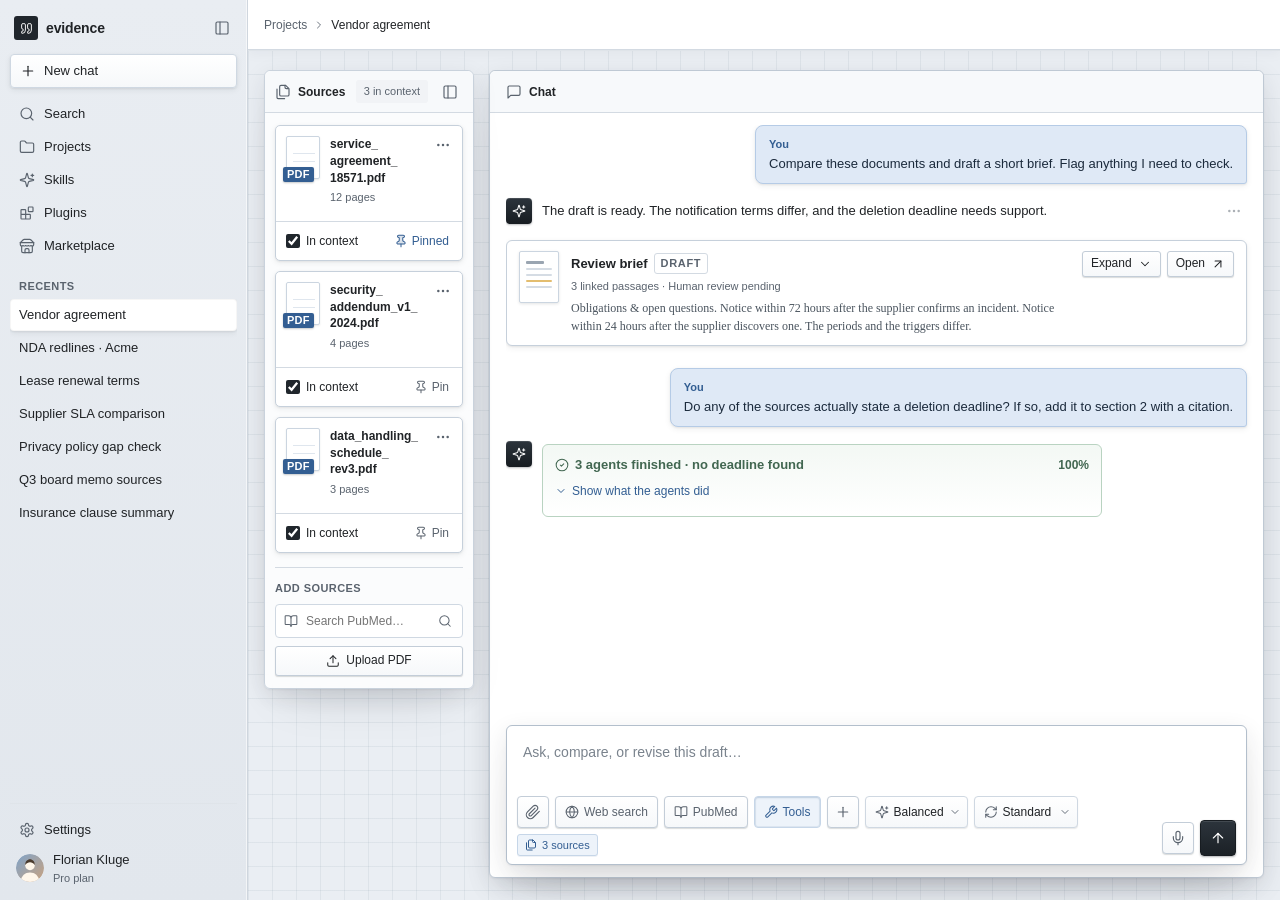
==== commit da9d2e89: "miimal" ====
--- a/index.html
+++ b/index.html
@@ -112,7 +112,7 @@
     <!-- sources -->
     <input type="checkbox" id="src-toggle" class="sr-only">
     <aside class="column column--sources" aria-labelledby="sources-heading">
-      <div class="col-head">
+      <div class="col-head src-bar">
         <svg class="icon" aria-hidden="true"><use href="#i-files"/></svg>
         <h2 id="sources-heading"><span class="src-label">Sources</span></h2>
         <span class="chip chip--count src-label">3 in context</span>
@@ -203,12 +203,11 @@
 
     <!-- working document and chat -->
     <section class="column column--center" aria-labelledby="chat-heading">
-      <div class="col-head">
-        <svg class="icon" aria-hidden="true"><use href="#i-message"/></svg>
-        <h2 id="chat-heading">Chat</h2>
-        <span class="chip chip--count">Draft v3</span>
-      </div>
       <section class="chat chat--main" aria-labelledby="chat-heading">
+        <div class="col-head chat__bar">
+          <svg class="icon" aria-hidden="true"><use href="#i-message"/></svg>
+          <h2 id="chat-heading">Chat</h2>
+        </div>
         <div class="chat__thread" id="thread">
           <div class="msg msg--user">
             <div class="msg__bubble">
@@ -237,7 +236,7 @@
                   <span class="docfold__thumb" aria-hidden="true"><i></i><i></i><i></i><i class="hl"></i><i></i></span>
                   <span class="docfold__text">
                     <span class="docfold__title">Review brief <span class="badge-draft">DRAFT</span></span>
-                    <span class="docfold__meta">Draft v3 · 3 linked passages · Human review pending</span>
+                    <span class="docfold__meta">3 linked passages · Human review pending</span>
                     <span class="docfold__excerpt">Obligations &amp; open questions. Notice within 72 hours after the supplier confirms an incident. Notice within 24 hours after the supplier discovers one. The periods and the triggers differ.</span>
                   </span>
                   <span class="docfold__actions">
@@ -431,7 +430,6 @@
       <svg class="icon" aria-hidden="true"><use href="#i-file-pen"/></svg>
       <span id="modal-title" class="modal__title">Review brief</span>
       <span class="badge-draft">DRAFT</span>
-      <span class="chip chip--count">Draft v3</span>
       <span class="spacer"></span>
       <a class="btn btn--sm" href="#_"><svg class="icon icon--sm" aria-hidden="true"><use href="#i-x"/></svg>Close</a>
     </div>
@@ -605,7 +603,6 @@
     document.querySelector('.column--sources .col-head .chip').textContent = '0 in context';
     document.querySelector('.src-rail .chip').textContent = '0';
     document.getElementById('composer-sources').lastChild.textContent = '0 sources';
-    var draftChip = document.querySelector('.column--center .col-head .chip'); if (draftChip) draftChip.remove();
     document.querySelector('.crumbs .current').textContent = 'New chat';
     var active = document.querySelector('.sb-chat.is-active'); if (active) { active.classList.remove('is-active'); active.removeAttribute('aria-current'); }
     var hist = document.querySelector('.sb-history');
--- a/styles.css
+++ b/styles.css
@@ -4,8 +4,8 @@
   --workspace-bg: #f4f6f8;
   --surface: #ffffff;
   --text: #202326;
-  --text-muted: #656e79;
-  --border: #dfe4e9;
+  --text-muted: #5a636e;
+  --border: #d3dae2;
   --source-text: #335e92;
   --source-bg: #edf3fa;
   --source-edge: #9fb9d6;
@@ -26,8 +26,8 @@
   --shadow-paper: 0 1px 3px rgba(32, 38, 44, .06), 0 10px 28px rgba(32, 38, 44, .09);
   --shadow-menu: 0 2px 4px rgba(32, 38, 44, .08), 0 12px 32px rgba(32, 38, 44, .18);
   /* elevation scale: 1 cards · 2 panels · 3 floating · 4 modal */
-  --elev-1: 0 1px 2px rgba(32, 38, 44, .06), 0 2px 6px rgba(32, 38, 44, .05);
-  --elev-2: 0 1px 2px rgba(32, 38, 44, .05), 0 8px 24px rgba(32, 38, 44, .08), 0 24px 48px -24px rgba(32, 38, 44, .12);
+  --elev-1: 0 1px 2px rgba(32, 38, 44, .08), 0 2px 6px rgba(32, 38, 44, .07);
+  --elev-2: 0 1px 2px rgba(32, 38, 44, .06), 0 8px 24px rgba(32, 38, 44, .11), 0 24px 48px -24px rgba(32, 38, 44, .18);
   --elev-3: 0 4px 10px rgba(32, 38, 44, .10), 0 16px 40px rgba(32, 38, 44, .18);
   --elev-4: 0 24px 64px rgba(20, 26, 32, .35), 0 8px 24px rgba(20, 26, 32, .18);
   --ctrl-grad: linear-gradient(180deg, #ffffff, #f6f8fa);
@@ -65,14 +65,14 @@
 .sr-only { position: absolute; width: 1px; height: 1px; margin: -1px; padding: 0; overflow: hidden; clip: rect(0 0 0 0); white-space: nowrap; border: 0; }
 .muted { color: var(--text-muted); }
 .small { font-size: 11px; }
-.skip-link { position: absolute; left: 12px; top: -60px; z-index: 100; padding: 8px 12px; background: var(--primary); color: #fff; border-radius: 6px; }
+.skip-link { position: absolute; left: 12px; top: -60px; z-index: 100; padding: 8px 12px; background: var(--primary); color: #fff; border-radius: 3px; }
 .skip-link:focus { top: 8px; }
 
 /* buttons and chips */
 .btn {
   display: inline-flex; align-items: center; justify-content: center; gap: 6px;
   min-height: 30px; padding: 5px 10px;
-  border: 1px solid var(--border); border-radius: 6px;
+  border: 1px solid var(--border); border-radius: 3px;
   background: var(--surface); color: var(--text);
   font-size: 12px; font-weight: 500; line-height: 1.3; text-decoration: none; white-space: nowrap;
 }
@@ -88,7 +88,7 @@
 .btn--ghost:hover { background: #eef1f4; }
 .chip {
   display: inline-flex; align-items: center; gap: 5px;
-  padding: 2px 7px; border-radius: 5px; border: 1px solid var(--border);
+  padding: 2px 7px; border-radius: 3px; border: 1px solid var(--border);
   background: var(--surface); font-size: 11px; font-weight: 500; line-height: 1.5; white-space: nowrap;
   text-decoration: none;
 }
@@ -98,7 +98,7 @@
 .chip--count { color: var(--text-muted); background: #f1f3f6; border-color: transparent; font-weight: 500; }
 .chip--excluded { color: var(--text-muted); background: #eef0f3; border-color: transparent; }
 .badge-draft {
-  display: inline-block; padding: 1px 6px; border: 1px solid var(--border); border-radius: 4px;
+  display: inline-block; padding: 1px 6px; border: 1px solid var(--border); border-radius: 3px;
   font-size: 11px; font-weight: 600; letter-spacing: .06em; color: var(--text-muted); line-height: 1.5;
 }
 .badge-draft--changed { color: var(--attention-text); border-color: var(--attention-edge); background: var(--attention-bg); }
@@ -107,7 +107,7 @@
 .cite {
   display: inline-flex; align-items: center; justify-content: center;
   min-width: 26px; height: 19px; padding: 0 5px;
-  border: 1px solid #c3d3e5; border-radius: 4px;
+  border: 1px solid #c3d3e5; border-radius: 3px;
   background: var(--source-bg); color: var(--source-text);
   font: 600 11px/1 var(--font-ui); text-decoration: none; vertical-align: 2px;
 }
@@ -121,7 +121,7 @@
 /* status labels */
 .status {
   display: inline-flex; align-items: center; gap: 6px;
-  padding: 4px 8px; border-radius: 6px;
+  padding: 4px 8px; border-radius: 3px;
   font-size: 12px; font-weight: 600; line-height: 1.4;
   color: var(--text-muted); background: #f1f3f6;
 }
@@ -150,20 +150,20 @@
 .sidebar__top { display: flex; align-items: center; justify-content: space-between; gap: 6px; height: 36px; margin-bottom: 8px; padding-left: 4px; }
 .sb-btn {
   display: inline-grid; place-items: center; width: 30px; height: 30px; flex-shrink: 0;
-  border: 0; border-radius: 7px; background: transparent; color: var(--text-muted); cursor: pointer;
+  border: 0; border-radius: 4px; background: transparent; color: var(--text-muted); cursor: pointer;
 }
 .sb-btn:hover { background: rgba(32, 38, 44, .08); color: var(--text); }
 #sb-toggle:focus-visible ~ .app .sb-toggle { outline: 2px solid var(--focus); outline-offset: 2px; }
 .sb-new {
   display: flex; align-items: center; gap: 8px; width: 100%; min-height: 34px; padding: 0 9px;
-  border: 1px solid #cfd8e2; border-radius: 8px; background: var(--surface);
+  border: 1px solid #cfd8e2; border-radius: 4px; background: var(--surface);
   font-size: 13px; font-weight: 500; cursor: pointer;
 }
 .sb-new:hover { background: #f7f9fb; }
 .sb-menu { display: flex; flex-direction: column; gap: 1px; margin-top: 10px; }
 .sb-item, .sb-chat {
   display: flex; align-items: center; gap: 9px; width: 100%; min-height: 32px; padding: 0 9px;
-  border: 0; border-radius: 7px; background: transparent;
+  border: 0; border-radius: 4px; background: transparent;
   color: var(--text); font-size: 13px; text-align: left; text-decoration: none; cursor: pointer;
 }
 .sb-item .icon { color: var(--text-muted); }
@@ -173,7 +173,7 @@
 .sb-chat .sb-label { overflow: hidden; white-space: nowrap; text-overflow: ellipsis; }
 .sb-chat.is-active { background: var(--surface); box-shadow: var(--shadow-card); font-weight: 500; }
 .sidebar__bottom { margin-top: 10px; padding-top: 10px; border-top: 1px solid #dfe4e9; display: flex; flex-direction: column; gap: 2px; }
-.sb-account { display: flex; align-items: center; gap: 9px; width: 100%; min-height: 40px; padding: 0 6px; border: 0; border-radius: 8px; background: transparent; text-align: left; cursor: pointer; }
+.sb-account { display: flex; align-items: center; gap: 9px; width: 100%; min-height: 40px; padding: 0 6px; border: 0; border-radius: 4px; background: transparent; text-align: left; cursor: pointer; }
 .sb-account:hover { background: rgba(32, 38, 44, .07); }
 .sb-avatar { width: 28px; height: 28px; border-radius: 50%; flex-shrink: 0; }
 .sb-account__text { display: flex; flex-direction: column; min-width: 0; }
@@ -194,7 +194,7 @@
   background: var(--surface); border-bottom: 1px solid var(--border);
 }
 .brand { display: inline-flex; align-items: center; gap: 8px; min-width: 0; text-decoration: none; font-weight: 600; font-size: 14px; letter-spacing: -.01em; }
-.brand__mark { display: grid; place-items: center; width: 24px; height: 24px; border-radius: 6px; background: var(--primary); color: #fff; }
+.brand__mark { display: grid; place-items: center; width: 24px; height: 24px; border-radius: 3px; background: var(--primary); color: #fff; }
 .brand__mark .icon { width: 13px; height: 13px; }
 .crumbs { display: flex; align-items: center; gap: 6px; color: var(--text-muted); font-size: 12px; min-width: 0; overflow: hidden; }
 .crumbs a { text-decoration: none; white-space: nowrap; }
@@ -206,8 +206,8 @@
 /* work area */
 .work-area {
   background-image:
-    linear-gradient(to right, rgba(110, 130, 150, .07) 1px, transparent 1px),
-    linear-gradient(to bottom, rgba(110, 130, 150, .07) 1px, transparent 1px);
+    linear-gradient(to right, rgba(110, 130, 150, .10) 1px, transparent 1px),
+    linear-gradient(to bottom, rgba(110, 130, 150, .10) 1px, transparent 1px);
   background-size: 24px 24px;
 }
 .workspace {
@@ -225,23 +225,24 @@
   margin: 0 0 10px; font-size: 12px; font-weight: 600;
 }
 .col-head .icon { color: var(--text-muted); }
-.col-head h2, .col-head h3 { font-size: 12px; font-weight: 600; }
+.col-head h2, .col-head h3 { font-size: 12px; font-weight: 650; color: var(--text); }
 .col-head .chip { margin-left: auto; }
 .col-head .src-toggle { width: 26px; height: 26px; margin-left: 2px; }
 .column--sources {
   padding: 10px 10px 12px;
   background: rgba(255, 255, 255, .6); backdrop-filter: blur(6px);
-  border: 1px solid var(--border); border-radius: 10px;
+  border: 1px solid var(--border); border-radius: 6px;
   box-shadow: 0 1px 2px rgba(32, 38, 44, .04);
 }
-.column--sources .col-head { margin-bottom: 10px; }
+.src-bar { height: 42px; margin: -10px -10px 12px; padding: 0 10px; border-bottom: 1px solid var(--border); background: #f7f9fb; border-radius: 6px 6px 0 0; }
+.workspace:has(#src-toggle:checked) .src-bar { height: auto; margin: -10px -6px 12px; padding: 8px 6px; }
 .src-add { margin-top: 14px; padding-top: 12px; border-top: 1px solid var(--border); }
 .src-add__title { margin-bottom: 8px; font-size: 11px; font-weight: 600; letter-spacing: .04em; text-transform: uppercase; color: var(--text-muted); }
-.src-add__field { display: flex; align-items: center; gap: 6px; min-height: 34px; padding: 0 4px 0 8px; border: 1px solid #cfd8e2; border-radius: 8px; background: var(--surface); color: var(--text-muted); }
+.src-add__field { display: flex; align-items: center; gap: 6px; min-height: 34px; padding: 0 4px 0 8px; border: 1px solid #cfd8e2; border-radius: 4px; background: var(--surface); color: var(--text-muted); }
 .src-add__field input { flex: 1; min-width: 0; border: 0; background: transparent; font-size: 12px; }
 .src-add__field input:focus { outline: none; }
 .src-add__field:focus-within { border-color: var(--source-text); box-shadow: 0 0 0 3px rgba(51, 94, 146, .12); }
-.src-add__go { display: grid; place-items: center; width: 26px; height: 26px; border: 0; border-radius: 6px; background: transparent; color: var(--text-muted); cursor: pointer; }
+.src-add__go { display: grid; place-items: center; width: 26px; height: 26px; border: 0; border-radius: 3px; background: transparent; color: var(--text-muted); cursor: pointer; }
 .src-add__go:hover { background: #eef1f4; color: var(--text); }
 .src-add__upload { width: 100%; margin-top: 8px; justify-content: center; cursor: pointer; }
 .src-rail { display: none; }
@@ -261,7 +262,7 @@
   position: relative;
   background: var(--surface);
   border: 1px solid #d3dce6;
-  border-radius: 9px;
+  border-radius: 5px;
   box-shadow: var(--shadow-card);
 }
 .source-card:has(.card-menu[open]) { z-index: 30; }
@@ -274,7 +275,7 @@
 .thumb {
   position: relative; flex-shrink: 0;
   width: 34px; height: 43px;
-  border: 1px solid #cbd5e0; border-radius: 3px;
+  border: 1px solid #cbd5e0; border-radius: 2px;
   background:
     repeating-linear-gradient(to bottom, transparent 0 7px, #dfe6ee 7px 8px) 6px 9px / 22px 22px no-repeat,
     #fff;
@@ -282,7 +283,7 @@
 .thumb::after {
   content: "PDF";
   position: absolute; left: -4px; bottom: -4px;
-  padding: 1px 4px; border-radius: 3px;
+  padding: 1px 4px; border-radius: 2px;
   background: var(--source-text); color: #fff;
   font-size: 11px; font-weight: 700; line-height: 1.2; letter-spacing: .02em;
 }
@@ -302,7 +303,7 @@
 .pin-btn {
   display: inline-flex; align-items: center; gap: 4px;
   min-height: 26px; padding: 0 7px;
-  border: 0; border-radius: 6px; background: transparent;
+  border: 0; border-radius: 3px; background: transparent;
   color: var(--text-muted); font-size: 12px; font-weight: 500; text-decoration: none;
 }
 .pin-btn:hover { background: rgba(32, 38, 44, .06); }
@@ -314,18 +315,18 @@
 .pin-btn { cursor: pointer; }
 .card-menu > summary {
   display: grid; place-items: center; width: 26px; height: 26px;
-  border-radius: 6px; color: var(--text-muted);
+  border-radius: 3px; color: var(--text-muted);
 }
 .card-menu > summary:hover, .card-menu[open] > summary { background: rgba(32, 38, 44, .08); color: var(--text); }
 .menu {
   position: absolute; right: 0; top: 30px; z-index: 40;
   min-width: 176px; padding: 4px;
-  background: var(--surface); border: 1px solid var(--border); border-radius: 8px;
+  background: var(--surface); border: 1px solid var(--border); border-radius: 4px;
   box-shadow: var(--shadow-menu);
 }
 .menu a, .menu button {
   display: flex; align-items: center; gap: 8px; width: 100%;
-  padding: 7px 9px; border: 0; border-radius: 5px; background: none;
+  padding: 7px 9px; border: 0; border-radius: 3px; background: none;
   font-size: 12px; text-align: left; text-decoration: none; white-space: nowrap;
 }
 .menu a:hover, .menu button:hover { background: #f1f3f6; }
@@ -338,13 +339,13 @@
 /* inline forms near a card */
 .card-form {
   margin-top: 8px; padding: 10px;
-  background: var(--surface); border: 1px solid var(--border); border-radius: 8px;
+  background: var(--surface); border: 1px solid var(--border); border-radius: 4px;
   box-shadow: var(--shadow-card);
 }
 .card-form label { display: block; font-size: 11px; font-weight: 600; color: var(--text-muted); margin-bottom: 4px; }
 .card-form input[type="text"], .card-form input[type="file"] {
   display: block; width: 100%; min-height: 32px; padding: 5px 8px;
-  border: 1px solid var(--border); border-radius: 6px; background: #fff; font-size: 13px;
+  border: 1px solid var(--border); border-radius: 3px; background: #fff; font-size: 13px;
 }
 .card-form__actions { display: flex; flex-wrap: wrap; gap: 6px; margin-top: 8px; }
 .card-form__note { margin-top: 6px; font-size: 11px; color: var(--text-muted); }
@@ -352,7 +353,7 @@
 /* working document paper */
 .paper {
   position: relative;
-  background: var(--surface); border: 1px solid var(--border); border-radius: 9px;
+  background: var(--surface); border: 1px solid var(--border); border-radius: 5px;
   box-shadow: var(--shadow-paper);
 }
 .paper__toolbar {
@@ -368,7 +369,7 @@
   padding: 5px 10px; border-bottom: 1px solid var(--border); background: #fafbfc;
 }
 .fmt-select {
-  height: 26px; padding: 0 22px 0 6px; border: 1px solid transparent; border-radius: 5px;
+  height: 26px; padding: 0 22px 0 6px; border: 1px solid transparent; border-radius: 3px;
   background: transparent url("data:image/svg+xml,%3Csvg xmlns='http://www.w3.org/2000/svg' viewBox='0 0 24 24' fill='none' stroke='%23656e79' stroke-width='2' stroke-linecap='round' stroke-linejoin='round'%3E%3Cpath d='m6 9 6 6 6-6'/%3E%3C/svg%3E") right 4px center / 12px no-repeat;
   font-size: 12px; color: var(--text); appearance: none; -webkit-appearance: none; cursor: pointer;
 }
@@ -382,7 +383,7 @@
 .docfold .fmt-edit__label { display: none; }
 .fmt-btn {
   display: inline-grid; place-items: center; width: 26px; height: 26px;
-  border: 0; border-radius: 5px; background: transparent; color: #4a545e; font-size: 13px; cursor: pointer;
+  border: 0; border-radius: 3px; background: transparent; color: #4a545e; font-size: 13px; cursor: pointer;
 }
 .fmt-btn .icon { width: 15px; height: 15px; }
 .fmt-btn:hover { background: #eef1f4; color: var(--text); }
@@ -402,7 +403,7 @@
 .doc p + p { margin-top: 10px; }
 .doc .attention {
   margin-left: -15px; padding: 10px 12px;
-  border-left: 3px solid var(--attention-edge); border-radius: 0 6px 6px 0;
+  border-left: 3px solid var(--attention-edge); border-radius: 0 3px 3px 0;
   background: var(--attention-bg);
 }
 mark.has-tip { cursor: help; }
@@ -424,11 +425,11 @@
 .paper__footer .attention-text { color: var(--attention-text); }
 
 /* draft edit example */
-.edit-block { margin-top: 14px; padding: 12px; border: 1px solid var(--border); border-radius: 8px; background: #f9fafb; }
+.edit-block { margin-top: 14px; padding: 12px; border: 1px solid var(--border); border-radius: 4px; background: #f9fafb; }
 .edit-block label { display: block; font-size: 11px; font-weight: 600; color: var(--text-muted); margin-bottom: 6px; }
 .edit-block textarea {
   display: block; width: 100%; min-height: 84px; padding: 8px 10px; resize: vertical;
-  border: 1px solid var(--border); border-radius: 6px; background: #fff;
+  border: 1px solid var(--border); border-radius: 3px; background: #fff;
   font: 15px/1.65 var(--font-doc); color: var(--text);
 }
 .edit-block .row { display: flex; flex-wrap: wrap; gap: 6px; align-items: center; margin-top: 8px; }
@@ -448,25 +449,26 @@
 /* chat */
 .chat {
   background: var(--surface);
-  border: 1px solid #cfd8e2; border-radius: 12px;
+  border: 1px solid #cfd8e2; border-radius: 6px;
   box-shadow: 0 1px 2px rgba(32, 38, 44, .05), 0 6px 20px rgba(32, 38, 44, .08);
   padding: 16px 16px 12px;
 }
 .chat--main { display: flex; flex-direction: column; flex: 1; min-height: 0; }
+.chat__bar { flex-shrink: 0; height: 42px; margin: -16px -16px 12px; padding: 0 16px; border-bottom: 1px solid var(--border); background: #f7f9fb; border-radius: 6px 6px 0 0; }
 .chat--main .chat__thread { overflow-y: auto; min-height: 0; padding-right: 6px; margin-right: -6px; overscroll-behavior: contain; }
 .chat--main .composer { flex-shrink: 0; }
 .chat--main .chat__thread { flex: 1; }
 .chat__thread { display: flex; flex-direction: column; gap: 14px; }
 .msg--doc { position: relative; display: block; margin: 2px 0 8px; }
-.docfold { display: block; width: 100%; border: 1px solid var(--border); border-radius: 10px; background: var(--surface); box-shadow: var(--shadow-card); }
-.docfold__summary { display: block; padding: 10px 12px; border-radius: 10px; }
+.docfold { display: block; width: 100%; border: 1px solid var(--border); border-radius: 6px; background: var(--surface); box-shadow: var(--shadow-card); }
+.docfold__summary { display: block; padding: 10px 12px; border-radius: 6px; }
 .docfold__summary:hover { background: #f7f9fb; }
-.docfold[open] .docfold__summary { border-bottom: 1px solid var(--border); border-radius: 10px 10px 0 0; }
+.docfold[open] .docfold__summary { border-bottom: 1px solid var(--border); border-radius: 6px 6px 0 0; }
 .docfold__row { display: flex; align-items: flex-start; gap: 12px; }
 .docfold__thumb {
   position: relative; flex-shrink: 0; display: flex; flex-direction: column; gap: 4px;
   width: 40px; height: 52px; padding: 9px 6px 0;
-  border: 1px solid #cbd5e0; border-radius: 3px; background: #fff;
+  border: 1px solid #cbd5e0; border-radius: 2px; background: #fff;
 }
 .docfold__thumb i { display: block; height: 2px; border-radius: 1px; background: #d5dce4; }
 .docfold__thumb i:first-child { height: 3px; width: 70%; background: #9aa5b1; }
@@ -485,19 +487,19 @@
 .docfold[open] .docfold__toggle .icon { transform: rotate(180deg); }
 .docfold__label-close, .docfold[open] .docfold__label-open { display: none; }
 .docfold[open] .docfold__label-close { display: inline; }
-.docfold .paper { border: 0; border-radius: 0 0 10px 10px; box-shadow: none; }
+.docfold .paper { border: 0; border-radius: 0 0 6px 6px; box-shadow: none; }
 .msg--doc .paper__body { padding: 24px 28px 22px; }
 .msg { display: flex; gap: 10px; }
 .msg--user { justify-content: flex-end; }
 .msg__bubble {
   max-width: 82%; padding: 8px 13px 9px;
-  background: #dfe9f6; border: 1px solid #c3d5ea; border-radius: 16px; border-bottom-right-radius: 5px;
+  background: #dfe9f6; border: 1px solid #c3d5ea; border-radius: 8px; border-bottom-right-radius: 3px;
 }
 .msg__bubble .msg__name { margin-bottom: 2px; color: var(--source-text); }
 .msg__bubble .msg__text { color: #1b2a3c; }
 .msg__who {
   display: grid; place-items: center; flex-shrink: 0;
-  width: 26px; height: 26px; border-radius: 7px;
+  width: 26px; height: 26px; border-radius: 4px;
   background: var(--primary); color: #fff;
 }
 .msg__who .icon { width: 14px; height: 14px; }
@@ -508,11 +510,11 @@
   text-decoration: none;
   display: flex; align-items: center; gap: 10px;
   margin-top: 10px; padding: 8px 10px; max-width: 420px;
-  border: 1px solid var(--border); border-radius: 9px;
+  border: 1px solid var(--border); border-radius: 5px;
   background: #fafbfc; box-shadow: var(--shadow-card);
 }
 .output-card:hover { background: #f3f6f9; }
-.output-card__icon { display: grid; place-items: center; width: 30px; height: 30px; border: 1px solid var(--border); border-radius: 6px; background: #fff; color: var(--text-muted); }
+.output-card__icon { display: grid; place-items: center; width: 30px; height: 30px; border: 1px solid var(--border); border-radius: 3px; background: #fff; color: var(--text-muted); }
 .output-card__title { font-size: 12px; font-weight: 600; }
 .output-card__meta { display: block; font-size: 11px; color: var(--text-muted); }
 .output-card .btn { margin-left: auto; }
@@ -541,7 +543,7 @@
 @property --pg3 { syntax: "<integer>"; inherits: true; initial-value: 1; }
 .activity {
   max-width: 560px; padding: 10px 12px 12px;
-  border: 1px solid #cfd8e2; border-radius: 10px;
+  border: 1px solid #cfd8e2; border-radius: 6px;
   background: linear-gradient(180deg, #f7f9fc, #fff);
   animation: activity-pct 14s linear forwards, activity-done .8s ease 14s forwards;
 }
@@ -560,9 +562,9 @@
 .activity__pct { margin-left: auto; font-variant-numeric: tabular-nums; font-size: 12px; font-weight: 600; color: var(--source-text); animation: pct-done .4s ease 14s forwards; }
 .activity__pct::after { counter-reset: pct var(--pct); content: counter(pct) "%"; }
 @keyframes pct-done { to { color: var(--supported-text); } }
-.activity__bar { position: relative; height: 5px; margin: 8px 0 10px; border-radius: 3px; background: #e3e9f0; overflow: hidden; }
+.activity__bar { position: relative; height: 5px; margin: 8px 0 10px; border-radius: 2px; background: #e3e9f0; overflow: hidden; }
 .activity__bar i {
-  position: absolute; inset: 0 auto 0 0; width: 4%; border-radius: 3px;
+  position: absolute; inset: 0 auto 0 0; width: 4%; border-radius: 2px;
   background: linear-gradient(90deg, var(--source-text), #6b93c4);
   animation: bar-grow 14s linear forwards, bar-done .5s ease 14s forwards;
 }
@@ -575,8 +577,8 @@
 @keyframes bar-done { to { background: var(--supported-text); } }
 @keyframes bar-shimmer { from { transform: translateX(-100%); } to { transform: translateX(100%); } }
 .agents { display: flex; flex-direction: column; gap: 6px; }
-.agent { display: grid; grid-template-columns: 22px minmax(0, 1fr) 72px; align-items: center; gap: 8px; padding: 6px 8px; border-radius: 8px; background: var(--surface); border: 1px solid var(--border); }
-.agent__mark { position: relative; display: grid; place-items: center; width: 22px; height: 22px; border-radius: 6px; background: var(--primary); color: #fff; }
+.agent { display: grid; grid-template-columns: 22px minmax(0, 1fr) 72px; align-items: center; gap: 8px; padding: 6px 8px; border-radius: 4px; background: var(--surface); border: 1px solid var(--border); }
+.agent__mark { position: relative; display: grid; place-items: center; width: 22px; height: 22px; border-radius: 3px; background: var(--primary); color: #fff; }
 .agent--2 .agent__mark { background: #3e4a56; }
 .agent--3 .agent__mark { background: #5b6875; }
 .agent__mark .icon { position: absolute; }
@@ -669,7 +671,7 @@
 
 /* empty canvas after new chat */
 .empty { flex: 1; display: flex; flex-direction: column; align-items: center; justify-content: center; gap: 6px; padding: 40px 16px; text-align: center; }
-.empty__mark { display: grid; place-items: center; width: 40px; height: 40px; margin-bottom: 6px; border-radius: 10px; background: var(--primary); color: #fff; }
+.empty__mark { display: grid; place-items: center; width: 40px; height: 40px; margin-bottom: 6px; border-radius: 6px; background: var(--primary); color: #fff; }
 .empty__mark .icon { width: 20px; height: 20px; }
 .empty__title { font-size: 18px; font-weight: 600; letter-spacing: -.01em; }
 .empty__text { color: var(--text-muted); }
@@ -678,7 +680,7 @@
 /* per-reply actions */
 .msg-menu { position: relative; margin-left: auto; align-self: flex-start; flex-shrink: 0; opacity: .5; }
 .msg-menu:hover, .msg-menu:focus-within, .msg-menu[open] { opacity: 1; }
-.msg-menu > summary { display: grid; place-items: center; width: 26px; height: 26px; border-radius: 6px; color: var(--text-muted); }
+.msg-menu > summary { display: grid; place-items: center; width: 26px; height: 26px; border-radius: 3px; color: var(--text-muted); }
 .msg-menu > summary:hover, .msg-menu[open] > summary { background: rgba(32, 38, 44, .08); color: var(--text); }
 .msg-menu .menu { top: 30px; }
 .msg--answer .msg-menu .menu { top: auto; bottom: 30px; }
@@ -694,7 +696,7 @@
 
 .composer {
   margin-top: 16px; padding: 10px 10px 8px;
-  border: 1px solid #c5cfda; border-radius: 14px;
+  border: 1px solid #c5cfda; border-radius: 6px;
   background: var(--surface); box-shadow: 0 1px 2px rgba(32, 38, 44, .04);
 }
 .composer:focus-within { border-color: var(--source-text); box-shadow: 0 0 0 3px rgba(51, 94, 146, .12); }
@@ -709,13 +711,13 @@
 .composer__end { display: flex; align-items: center; gap: 6px; flex-shrink: 0; }
 .tool-btn {
   display: inline-grid; place-items: center; width: 32px; height: 32px;
-  border: 1px solid var(--border); border-radius: 8px; background: var(--surface); color: var(--text-muted); cursor: pointer;
+  border: 1px solid var(--border); border-radius: 4px; background: var(--surface); color: var(--text-muted); cursor: pointer;
 }
 .tool-btn:hover { background: #f1f4f8; color: var(--text); }
 .tool-btn:focus-within { outline: 2px solid var(--focus); outline-offset: 2px; }
 .tog {
   display: inline-flex; align-items: center; gap: 5px; min-height: 32px; padding: 0 9px;
-  border: 1px solid var(--border); border-radius: 8px; background: var(--surface);
+  border: 1px solid var(--border); border-radius: 4px; background: var(--surface);
   color: var(--text-muted); font-size: 12px; font-weight: 500; cursor: pointer;
 }
 .tog input { position: absolute; width: 1px; height: 1px; opacity: 0; }
@@ -724,7 +726,7 @@
 .tog:has(input:checked) { background: var(--source-bg); border-color: #c6d6e8; color: var(--source-text); }
 .sel {
   position: relative; display: inline-flex; align-items: center; gap: 5px; min-height: 32px; padding: 0 22px 0 9px;
-  border: 1px solid var(--border); border-radius: 8px; background: var(--surface) url("data:image/svg+xml,%3Csvg xmlns='http://www.w3.org/2000/svg' viewBox='0 0 24 24' fill='none' stroke='%23656e79' stroke-width='2' stroke-linecap='round' stroke-linejoin='round'%3E%3Cpath d='m6 9 6 6 6-6'/%3E%3C/svg%3E") right 6px center / 12px no-repeat;
+  border: 1px solid var(--border); border-radius: 4px; background: var(--surface) url("data:image/svg+xml,%3Csvg xmlns='http://www.w3.org/2000/svg' viewBox='0 0 24 24' fill='none' stroke='%23656e79' stroke-width='2' stroke-linecap='round' stroke-linejoin='round'%3E%3Cpath d='m6 9 6 6 6-6'/%3E%3C/svg%3E") right 6px center / 12px no-repeat;
   color: var(--text-muted); font-size: 12px; font-weight: 500;
 }
 .sel:hover { background-color: #f1f4f8; }
@@ -732,7 +734,7 @@
 .sel select { border: 0; background: transparent; padding: 0; font-size: 12px; font-weight: 500; color: var(--text); appearance: none; -webkit-appearance: none; cursor: pointer; }
 .sel select:focus { outline: none; }
 .btn--send {
-  width: 36px; min-height: 36px; padding: 0; border-radius: 50%;
+  width: 36px; min-height: 36px; padding: 0; border-radius: 4px;
   background: var(--primary); border-color: var(--primary); color: #fff;
 }
 .btn--send:hover { background: #2d353d; }
@@ -754,7 +756,7 @@
 .tip {
   position: absolute; left: 50%; bottom: calc(100% + 6px); z-index: 60;
   display: block; width: max-content; max-width: 300px; padding: 10px 11px;
-  background: var(--evidence-bg); border: 1px solid var(--evidence-border); border-radius: 9px;
+  background: var(--evidence-bg); border: 1px solid var(--evidence-border); border-radius: 5px;
   box-shadow: var(--shadow-menu);
   font: 400 12px/1.5 var(--font-ui); color: var(--text); text-align: left; white-space: normal;
   opacity: 0; visibility: hidden; transform: translate(-50%, 2px); pointer-events: none;
@@ -768,7 +770,7 @@
 .tip .cite { margin: 0; }
 .tip__head {
   display: flex; align-items: center; gap: 5px; margin: -10px -11px 8px; padding: 6px 10px;
-  border-bottom: 1px solid var(--evidence-border); border-radius: 9px 9px 0 0;
+  border-bottom: 1px solid var(--evidence-border); border-radius: 5px 5px 0 0;
   background: var(--evidence-header); font-size: 11px; font-weight: 600; color: #5d4f30;
 }
 .tip__head .cite { margin-left: auto; }
@@ -788,14 +790,14 @@
   /* a4 portrait: width follows the available height, capped by the viewport width */
   position: relative; width: min(calc((100vh - 32px) / 1.3), 100%); height: calc(100vh - 32px);
   display: flex; flex-direction: column;
-  background: var(--surface); border: 1px solid var(--border); border-radius: 12px;
+  background: var(--surface); border: 1px solid var(--border); border-radius: 6px;
   box-shadow: 0 24px 64px rgba(20, 26, 32, .35);
 }
 .modal__head { display: flex; align-items: center; gap: 8px; padding: 10px 14px; border-bottom: 1px solid var(--border); font-size: 13px; }
 .modal__head .icon { color: var(--text-muted); }
 .modal__head .spacer { flex: 1; }
 .modal__title { font-weight: 600; }
-.modal__body { flex: 1; overflow: auto; display: flex; flex-direction: column; border-radius: 0 0 12px 12px; }
+.modal__body { flex: 1; overflow: auto; display: flex; flex-direction: column; border-radius: 0 0 6px 6px; }
 .paper--popout { flex: 1; display: flex; flex-direction: column; border: 0; border-radius: 0; box-shadow: none; }
 .paper--popout .paper__body { flex: 1; padding: 56px 64px 48px; }
 .paper--popout .doc { max-width: none; }
@@ -812,46 +814,46 @@
 /* skill marketplace */
 .market { overflow: auto; padding: 14px 16px 18px; }
 .market__bar { display: flex; flex-wrap: wrap; align-items: center; gap: 8px; margin-bottom: 14px; }
-.market__search { display: flex; align-items: center; gap: 6px; flex: 1; min-width: 200px; max-width: 320px; min-height: 32px; padding: 0 10px; border: 1px solid var(--border); border-radius: 8px; background: var(--surface); color: var(--text-muted); }
+.market__search { display: flex; align-items: center; gap: 6px; flex: 1; min-width: 200px; max-width: 320px; min-height: 32px; padding: 0 10px; border: 1px solid var(--border); border-radius: 4px; background: var(--surface); color: var(--text-muted); }
 .market__search input { flex: 1; min-width: 0; border: 0; background: transparent; font-size: 13px; }
 .market__search input:focus { outline: none; }
 .market__search:focus-within { border-color: var(--source-text); }
 .market__cats { display: flex; flex-wrap: wrap; gap: 6px; }
 .skills { display: grid; grid-template-columns: repeat(auto-fill, minmax(210px, 1fr)); gap: 10px; }
-.skill { display: flex; flex-direction: column; gap: 8px; padding: 12px; border: 1px solid var(--border); border-radius: 10px; background: var(--surface); box-shadow: var(--shadow-card); }
+.skill { display: flex; flex-direction: column; gap: 8px; padding: 12px; border: 1px solid var(--border); border-radius: 6px; background: var(--surface); box-shadow: var(--shadow-card); }
 .skill__head { display: flex; align-items: center; gap: 9px; }
-.wf-icon { display: grid; place-items: center; width: 30px; height: 30px; flex-shrink: 0; border-radius: 7px; background: #f1eef8; color: #5b4b8a; }
+.wf-icon { display: grid; place-items: center; width: 30px; height: 30px; flex-shrink: 0; border-radius: 4px; background: #f1eef8; color: #5b4b8a; }
 .skill__name { font-size: 13px; font-weight: 600; }
 .skill__by { font-size: 11px; color: var(--text-muted); }
 .skill__desc { flex: 1; font-size: 12px; color: #4a545e; }
 .skill__foot { display: flex; align-items: center; justify-content: space-between; gap: 6px; }
 
 /* ---- depth pass: frame recessed, panels raised, controls tactile ---- */
-.sidebar { background: linear-gradient(180deg, #edf0f4, #e8ecf1); border-right-color: #d9dfe6; box-shadow: inset -1px 0 0 rgba(255, 255, 255, .6); }
+.sidebar { background: linear-gradient(180deg, #e9edf2, #e2e7ed); border-right-color: #cfd6de; box-shadow: inset -1px 0 0 rgba(255, 255, 255, .6); }
 .sb-chat.is-active { box-shadow: var(--elev-1), inset 0 0 0 1px rgba(32, 38, 44, .04); }
 .sb-new { background: var(--ctrl-grad); box-shadow: var(--elev-1); }
 .sb-new:hover { background: #fff; box-shadow: 0 2px 6px rgba(32, 38, 44, .10); transform: translateY(-1px); }
 .topbar { box-shadow: 0 1px 0 #dfe4e9, 0 4px 12px rgba(32, 38, 44, .04); position: relative; z-index: 3; }
-.work-area { background-color: #f1f4f7; }
+.work-area { background-color: #eaeef3; }
 
 /* panels */
-.column--sources { background: rgba(255, 255, 255, .72); box-shadow: var(--elev-2); }
-.chat { box-shadow: var(--elev-2); border-color: #c9d2dc; }
-.source-card { box-shadow: var(--elev-1); transition: box-shadow .15s ease, transform .15s ease; }
+.column--sources { background: rgba(255, 255, 255, .82); border-color: #c9d2dc; box-shadow: var(--elev-2); }
+.chat { box-shadow: var(--elev-2); border-color: #bfc9d4; }
+.source-card { border-color: #c6d0db; box-shadow: var(--elev-1); transition: box-shadow .15s ease, transform .15s ease; }
 .source-card:hover { box-shadow: 0 4px 12px rgba(32, 38, 44, .10); transform: translateY(-1px); }
 .thumb { box-shadow: 0 1px 2px rgba(32, 38, 44, .10); }
 .thumb::after { box-shadow: 0 1px 2px rgba(32, 38, 44, .25); }
 
 /* chat contents */
-.msg__bubble { box-shadow: var(--elev-1); }
+.msg__bubble { box-shadow: var(--elev-1); border-color: #b5cbe6; }
 .msg__who--ai, .empty__mark, .agent__mark { background: linear-gradient(180deg, #2c343c, #171c21); box-shadow: 0 1px 2px rgba(32, 38, 44, .3), inset 0 1px 0 rgba(255, 255, 255, .12); }
-.docfold { box-shadow: var(--elev-1); }
+.docfold { box-shadow: var(--elev-1); border-color: #c6d0db; }
 .docfold[open] { box-shadow: var(--elev-2); }
 .docfold__summary:hover { background: #f4f7fa; }
 .docfold__thumb { box-shadow: 0 1px 3px rgba(32, 38, 44, .12); }
-.activity { box-shadow: var(--elev-1); }
+.activity { box-shadow: var(--elev-1); border-color: #c3cdd8; }
 .agent { box-shadow: 0 1px 2px rgba(32, 38, 44, .04); }
-.composer { box-shadow: var(--elev-2); border-color: #bfc9d4; }
+.composer { box-shadow: var(--elev-2); border-color: #b3bfcc; }
 .composer:focus-within { border-color: var(--source-text); box-shadow: 0 0 0 3px rgba(51, 94, 146, .14), var(--elev-2); }
 
 /* controls: gradient face, darker bottom edge, lift on hover, press on click */
@@ -859,7 +861,7 @@
   transition: transform .12s ease, box-shadow .12s ease, background-color .12s ease;
 }
 .btn:not(.btn--primary):not(.btn--send):not(.btn--ghost):not(.btn--dashed), .tool-btn, .tog {
-  background-image: var(--ctrl-grad); box-shadow: 0 1px 0 rgba(32, 38, 44, .06), 0 1px 2px rgba(32, 38, 44, .05); border-color: #cfd8e2;
+  background-image: var(--ctrl-grad); box-shadow: 0 1px 0 rgba(32, 38, 44, .10), 0 1px 2px rgba(32, 38, 44, .07); border-color: #c3cdd8;
 }
 .btn:not(.btn--primary):not(.btn--send):not(.btn--ghost):hover, .tool-btn:hover { background-image: none; background-color: #fff; box-shadow: 0 2px 6px rgba(32, 38, 44, .12); transform: translateY(-1px); }
 .sel { background-image: var(--chevron), var(--ctrl-grad); background-position: right 6px center, 0 0; background-size: 12px, auto; background-repeat: no-repeat, repeat; box-shadow: 0 1px 0 rgba(32, 38, 44, .06), 0 1px 2px rgba(32, 38, 44, .05); border-color: #cfd8e2; }
@@ -897,13 +899,13 @@
 .stack { display: grid; gap: 18px; padding: 20px 16px 24px; max-width: 1400px; margin: 0 auto; }
 .two-col { display: grid; grid-template-columns: minmax(0, 1fr) minmax(0, 1fr); gap: 15px; align-items: start; }
 .example {
-  padding: 16px; border: 1px solid var(--border); border-radius: 9px;
+  padding: 16px; border: 1px solid var(--border); border-radius: 5px;
   background: rgba(255, 255, 255, .55);
   scroll-margin-top: 16px;
 }
 .example__head { display: flex; flex-wrap: wrap; align-items: center; gap: 8px; margin-bottom: 4px; }
 .example__head h2 { font-size: 15px; font-weight: 600; }
-.example__head .ex-tag { padding: 1px 6px; border-radius: 4px; background: #e6eaef; color: var(--text-muted); font-size: 11px; font-weight: 600; letter-spacing: .04em; text-transform: uppercase; }
+.example__head .ex-tag { padding: 1px 6px; border-radius: 3px; background: #e6eaef; color: var(--text-muted); font-size: 11px; font-weight: 600; letter-spacing: .04em; text-transform: uppercase; }
 .example__lead { margin-bottom: 14px; font-size: 12px; color: var(--text-muted); max-width: 680px; }
 .example__grid { display: grid; grid-template-columns: 210px minmax(0, 1fr); gap: 15px; align-items: start; }
 .example__grid--3 { grid-template-columns: 210px minmax(0, 1fr) 245px; }
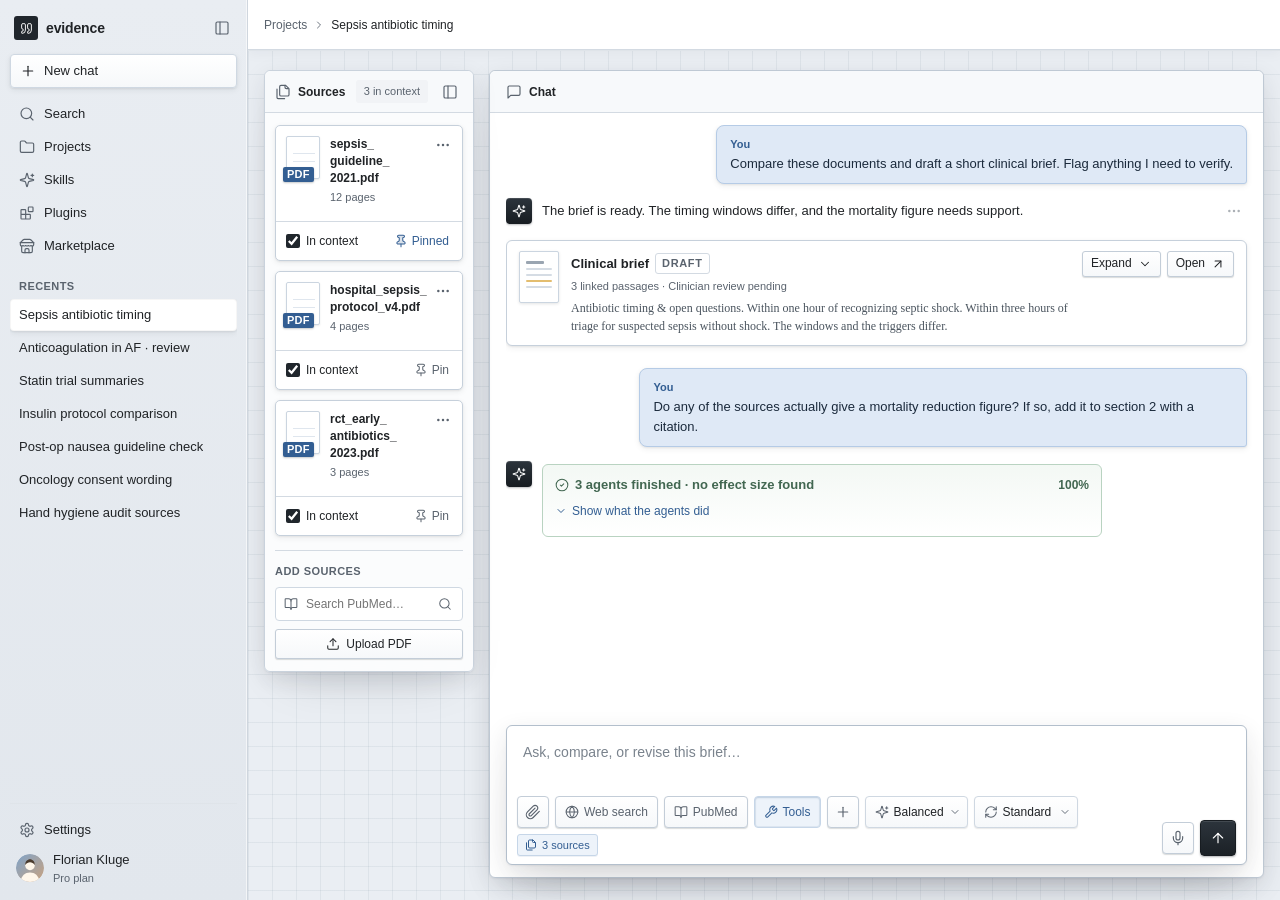
==== commit acf1d6b8: "pivot to medical" ====
--- a/index.html
+++ b/index.html
@@ -4,7 +4,7 @@
   <meta charset="UTF-8">
   <meta name="viewport" content="width=device-width, initial-scale=1">
   <meta name="color-scheme" content="light">
-  <title>Vendor agreement · Workspace · evidence</title>
+  <title>Sepsis antibiotic timing · Workspace · evidence</title>
   <link rel="stylesheet" href="styles.css">
 </head>
 <body>
@@ -80,13 +80,13 @@
   </nav>
   <div class="sb-section sb-label">Recents</div>
   <nav class="sb-history" aria-label="Chat history">
-    <a class="sb-chat is-active" href="index.html" aria-current="page"><span class="sb-label">Vendor agreement</span></a>
-    <a class="sb-chat" href="#"><span class="sb-label">NDA redlines · Acme</span></a>
-    <a class="sb-chat" href="#"><span class="sb-label">Lease renewal terms</span></a>
-    <a class="sb-chat" href="#"><span class="sb-label">Supplier SLA comparison</span></a>
-    <a class="sb-chat" href="#"><span class="sb-label">Privacy policy gap check</span></a>
-    <a class="sb-chat" href="#"><span class="sb-label">Q3 board memo sources</span></a>
-    <a class="sb-chat" href="#"><span class="sb-label">Insurance clause summary</span></a>
+    <a class="sb-chat is-active" href="index.html" aria-current="page"><span class="sb-label">Sepsis antibiotic timing</span></a>
+    <a class="sb-chat" href="#"><span class="sb-label">Anticoagulation in AF · review</span></a>
+    <a class="sb-chat" href="#"><span class="sb-label">Statin trial summaries</span></a>
+    <a class="sb-chat" href="#"><span class="sb-label">Insulin protocol comparison</span></a>
+    <a class="sb-chat" href="#"><span class="sb-label">Post-op nausea guideline check</span></a>
+    <a class="sb-chat" href="#"><span class="sb-label">Oncology consent wording</span></a>
+    <a class="sb-chat" href="#"><span class="sb-label">Hand hygiene audit sources</span></a>
   </nav>
   <div class="sidebar__bottom">
     <button type="button" class="sb-item"><svg class="icon" aria-hidden="true"><use href="#i-settings"/></svg><span class="sb-label">Settings</span></button>
@@ -101,7 +101,7 @@
   <nav class="crumbs" aria-label="Breadcrumb">
     <a href="#">Projects</a>
     <svg class="icon" aria-hidden="true"><use href="#i-chevron-right"/></svg>
-    <span class="current" aria-current="location">Vendor agreement</span>
+    <span class="current" aria-current="location">Sepsis antibiotic timing</span>
   </nav>
 </header>
 
@@ -121,9 +121,9 @@
       <div class="src-rail" aria-hidden="true"><span class="src-rail__label">Sources</span><span class="chip chip--count">3</span></div>
 
       <ul class="source-list">
-        <li class="source-card" id="src-agreement">
+        <li class="source-card" id="src-guideline">
           <details class="card-menu">
-            <summary aria-label="Actions for service_agreement_18571.pdf"><svg class="icon" aria-hidden="true"><use href="#i-ellipsis"/></svg></summary>
+            <summary aria-label="Actions for sepsis_guideline_2021.pdf"><svg class="icon" aria-hidden="true"><use href="#i-ellipsis"/></svg></summary>
             <div class="menu">
               <button type="button"><svg class="icon icon--sm" aria-hidden="true"><use href="#i-pen-line"/></svg>Rename</button>
               <button type="button"><svg class="icon icon--sm" aria-hidden="true"><use href="#i-upload"/></svg>Replace file</button>
@@ -134,7 +134,7 @@
           <div class="source-card__body">
             <span class="thumb" role="img" aria-label="PDF file"></span>
             <div>
-              <span class="source-card__name">service_<wbr>agreement_<wbr>18571.pdf</span>
+              <span class="source-card__name">sepsis_<wbr>guideline_<wbr>2021.pdf</span>
               <div class="source-card__meta">12 pages</div>
               <div class="source-card__tags"><span class="chip chip--source sel-tag">Cited · E1</span></div>
             </div>
@@ -145,9 +145,9 @@
           </div>
         </li>
 
-        <li class="source-card" id="src-addendum">
+        <li class="source-card" id="src-protocol">
           <details class="card-menu">
-            <summary aria-label="Actions for security_addendum_v1_2024.pdf"><svg class="icon" aria-hidden="true"><use href="#i-ellipsis"/></svg></summary>
+            <summary aria-label="Actions for hospital_sepsis_protocol_v4.pdf"><svg class="icon" aria-hidden="true"><use href="#i-ellipsis"/></svg></summary>
             <div class="menu">
               <button type="button"><svg class="icon icon--sm" aria-hidden="true"><use href="#i-pen-line"/></svg>Rename</button>
               <button type="button"><svg class="icon icon--sm" aria-hidden="true"><use href="#i-upload"/></svg>Replace file</button>
@@ -158,7 +158,7 @@
           <div class="source-card__body">
             <span class="thumb" role="img" aria-label="PDF file"></span>
             <div>
-              <span class="source-card__name">security_<wbr>addendum_<wbr>v1_<wbr>2024.pdf</span>
+              <span class="source-card__name">hospital_<wbr>sepsis_<wbr>protocol_<wbr>v4.pdf</span>
               <div class="source-card__meta">4 pages</div>
               <div class="source-card__tags"><span class="chip chip--source sel-tag">Cited · E2</span></div>
             </div>
@@ -169,9 +169,9 @@
           </div>
         </li>
 
-        <li class="source-card" id="src-schedule">
+        <li class="source-card" id="src-trial">
           <details class="card-menu">
-            <summary aria-label="Actions for data_handling_schedule_rev3.pdf"><svg class="icon" aria-hidden="true"><use href="#i-ellipsis"/></svg></summary>
+            <summary aria-label="Actions for rct_early_antibiotics_2023.pdf"><svg class="icon" aria-hidden="true"><use href="#i-ellipsis"/></svg></summary>
             <div class="menu">
               <button type="button"><svg class="icon icon--sm" aria-hidden="true"><use href="#i-pen-line"/></svg>Rename</button>
               <button type="button"><svg class="icon icon--sm" aria-hidden="true"><use href="#i-upload"/></svg>Replace file</button>
@@ -182,7 +182,7 @@
           <div class="source-card__body">
             <span class="thumb" role="img" aria-label="PDF file"></span>
             <div>
-              <span class="source-card__name">data_<wbr>handling_<wbr>schedule_<wbr>rev3.pdf</span>
+              <span class="source-card__name">rct_<wbr>early_<wbr>antibiotics_<wbr>2023.pdf</span>
               <div class="source-card__meta">3 pages</div>
               <div class="source-card__tags"><span class="chip chip--source sel-tag">Cited · E3</span></div>
             </div>
@@ -212,13 +212,13 @@
           <div class="msg msg--user">
             <div class="msg__bubble">
               <span class="msg__name">You</span>
-              <p class="msg__text">Compare these documents and draft a short brief. Flag anything I need to check.</p>
+              <p class="msg__text">Compare these documents and draft a short clinical brief. Flag anything I need to verify.</p>
             </div>
           </div>
           <div class="msg msg--ai">
             <span class="msg__who msg__who--ai" aria-hidden="true"><svg class="icon"><use href="#i-sparkles"/></svg></span>
             <div class="msg__body">
-              <p class="msg__text">The draft is ready. The notification terms differ, and the deletion deadline needs support.</p>
+              <p class="msg__text">The brief is ready. The timing windows differ, and the mortality figure needs support.</p>
             </div>
             <details class="msg-menu">
               <summary aria-label="Message actions"><svg class="icon" aria-hidden="true"><use href="#i-ellipsis"/></svg></summary>
@@ -231,13 +231,13 @@
           </div>
           <div class="msg msg--doc">
             <details class="docfold">
-              <summary class="docfold__summary" aria-label="Review brief, draft v3. Expand or collapse the document">
+              <summary class="docfold__summary" aria-label="Clinical brief, draft v3. Expand or collapse the document">
                 <span class="docfold__row">
                   <span class="docfold__thumb" aria-hidden="true"><i></i><i></i><i></i><i class="hl"></i><i></i></span>
                   <span class="docfold__text">
-                    <span class="docfold__title">Review brief <span class="badge-draft">DRAFT</span></span>
-                    <span class="docfold__meta">3 linked passages · Human review pending</span>
-                    <span class="docfold__excerpt">Obligations &amp; open questions. Notice within 72 hours after the supplier confirms an incident. Notice within 24 hours after the supplier discovers one. The periods and the triggers differ.</span>
+                    <span class="docfold__title">Clinical brief <span class="badge-draft">DRAFT</span></span>
+                    <span class="docfold__meta">3 linked passages · Clinician review pending</span>
+                    <span class="docfold__excerpt">Antibiotic timing &amp; open questions. Within one hour of recognizing septic shock. Within three hours of triage for suspected sepsis without shock. The windows and the triggers differ.</span>
                   </span>
                   <span class="docfold__actions">
                     <span class="btn btn--sm docfold__toggle"><span class="docfold__label-open">Expand</span><span class="docfold__label-close">Collapse</span><svg class="icon icon--sm" aria-hidden="true"><use href="#i-chevron-down"/></svg></span>
@@ -245,7 +245,7 @@
                   </span>
                 </span>
               </summary>
-        <article class="paper" id="draft" aria-label="Review brief, draft v3">
+        <article class="paper" id="draft" aria-label="Clinical brief, draft v3">
           <div class="fmt-bar" role="toolbar" aria-label="Formatting">
             <label class="sr-only" for="fmt-font">Font</label>
             <select id="fmt-font" class="fmt-select"><option>Georgia</option><option>Inter</option><option>Times New Roman</option></select>
@@ -270,19 +270,19 @@
           </div>
           <div class="paper__body">
             <div class="doc">
-              <h2>Obligations &amp; open questions</h2>
+              <h2>Antibiotic timing &amp; open questions</h2>
               <p class="prepared">Prepared from 3 source documents</p>
 
-              <h3><span class="num">1</span>Incident notification</h3>
-              <p>Notice within 72 hours after the supplier confirms an incident.<a class="cite has-tip" href="#src-agreement" aria-label="Evidence E1, service_agreement_18571.pdf">E1<span class="tip" aria-hidden="true"><span class="tip__head"><svg class="icon icon--xs" aria-hidden="true"><use href="#i-quote"/></svg>Source excerpt<span class="cite">E1</span></span><span class="tip__quote">“The supplier must notify the customer <mark>within 72 hours after confirming</mark> a security incident.”</span><span class="tip__src"><span class="chip chip--source"><svg class="icon icon--xs"><use href="#i-file-text"/></svg>service_agreement_18571.pdf</span><span class="tip__meta">Page 4 · §8</span></span></span></a> Notice within 24 hours after the supplier discovers one.<a class="cite has-tip" href="#src-addendum" aria-label="Evidence E2, security_addendum_v1_2024.pdf">E2<span class="tip" aria-hidden="true"><span class="tip__head"><svg class="icon icon--xs" aria-hidden="true"><use href="#i-quote"/></svg>Source excerpt<span class="cite">E2</span></span><span class="tip__quote">“The supplier must notify the customer <mark>within 24 hours after discovering</mark> a security incident.”</span><span class="tip__src"><span class="chip chip--source"><svg class="icon icon--xs"><use href="#i-file-text"/></svg>security_addendum_v1_2024.pdf</span><span class="tip__meta">Page 2 · §2</span></span></span></a> The periods and the triggers differ. Neither document says which prevails.</p>
-
-              <h3><span class="num">2</span>Data deletion</h3>
-              <p class="attention" id="deletion-statement">The supplier must delete customer data <mark class="unsupported has-tip" tabindex="0">within 30 days<span class="tip" aria-hidden="true"><span class="tip__head"><svg class="icon icon--xs" aria-hidden="true"><use href="#i-quote"/></svg>Source excerpt<span class="cite">E3</span></span><span class="tip__quote">“The supplier must <mark>delete customer data following termination</mark> of the agreement.”</span><span class="tip__note">Not stated in the cited passage.</span><span class="tip__src"><span class="chip chip--source"><svg class="icon icon--xs"><use href="#i-file-text"/></svg>data_handling_schedule_rev3.pdf</span><span class="tip__meta">Page 2 · §4</span></span></span></mark> following termination.<a class="cite has-tip" href="#src-schedule" aria-label="Evidence E3, data_handling_schedule_rev3.pdf">E3<span class="tip" aria-hidden="true"><span class="tip__head"><svg class="icon icon--xs" aria-hidden="true"><use href="#i-quote"/></svg>Source excerpt<span class="cite">E3</span></span><span class="tip__quote">“The supplier must <mark>delete customer data following termination</mark> of the agreement.”</span><span class="tip__src"><span class="chip chip--source"><svg class="icon icon--xs"><use href="#i-file-text"/></svg>data_handling_schedule_rev3.pdf</span><span class="tip__meta">Page 2 · §4</span></span></span></a></p>
+              <h3><span class="num">1</span>Time to antibiotics</h3>
+              <p>Within one hour of recognizing septic shock.<a class="cite has-tip" href="#src-guideline" aria-label="Evidence E1, sepsis_guideline_2021.pdf">E1<span class="tip" aria-hidden="true"><span class="tip__head"><svg class="icon icon--xs" aria-hidden="true"><use href="#i-quote"/></svg>Source excerpt<span class="cite">E1</span></span><span class="tip__quote">“Antimicrobials should be administered <mark>within one hour of recognition</mark> of septic shock.”</span><span class="tip__src"><span class="chip chip--source"><svg class="icon icon--xs"><use href="#i-file-text"/></svg>sepsis_guideline_2021.pdf</span><span class="tip__meta">Page 6 · Rec. 12</span></span></span></a> Within three hours of triage for suspected sepsis without shock.<a class="cite has-tip" href="#src-protocol" aria-label="Evidence E2, hospital_sepsis_protocol_v4.pdf">E2<span class="tip" aria-hidden="true"><span class="tip__head"><svg class="icon icon--xs" aria-hidden="true"><use href="#i-quote"/></svg>Source excerpt<span class="cite">E2</span></span><span class="tip__quote">“Empiric antibiotics must be started <mark>within three hours of triage</mark> for suspected sepsis without shock.”</span><span class="tip__src"><span class="chip chip--source"><svg class="icon icon--xs"><use href="#i-file-text"/></svg>hospital_sepsis_protocol_v4.pdf</span><span class="tip__meta">Page 2 · §3</span></span></span></a> The windows and the triggers differ. Neither document says which applies when shock develops after triage.</p>
+
+              <h3><span class="num">2</span>Mortality effect</h3>
+              <p class="attention" id="mortality-statement">Early antibiotics reduce 28-day mortality <mark class="unsupported has-tip" tabindex="0">by 15%<span class="tip" aria-hidden="true"><span class="tip__head"><svg class="icon icon--xs" aria-hidden="true"><use href="#i-quote"/></svg>Source excerpt<span class="cite">E3</span></span><span class="tip__quote">“Early antibiotic administration was associated with <mark>lower 28-day mortality</mark> in the intervention group.”</span><span class="tip__note">No percentage stated in the cited passage.</span><span class="tip__src"><span class="chip chip--source"><svg class="icon icon--xs"><use href="#i-file-text"/></svg>rct_early_antibiotics_2023.pdf</span><span class="tip__meta">Page 2 · Results</span></span></span></mark>.<a class="cite has-tip" href="#src-trial" aria-label="Evidence E3, rct_early_antibiotics_2023.pdf">E3<span class="tip" aria-hidden="true"><span class="tip__head"><svg class="icon icon--xs" aria-hidden="true"><use href="#i-quote"/></svg>Source excerpt<span class="cite">E3</span></span><span class="tip__quote">“Early antibiotic administration was associated with <mark>lower 28-day mortality</mark> in the intervention group.”</span><span class="tip__src"><span class="chip chip--source"><svg class="icon icon--xs"><use href="#i-file-text"/></svg>rct_early_antibiotics_2023.pdf</span><span class="tip__meta">Page 2 · Results</span></span></span></a></p>
             </div>
           </div>
           <div class="paper__footer">
             <span><svg class="icon" aria-hidden="true"><use href="#i-link"/></svg>3 linked passages</span>
-            <span><svg class="icon" aria-hidden="true"><use href="#i-circle-dashed"/></svg>Human review pending</span>
+            <span><svg class="icon" aria-hidden="true"><use href="#i-circle-dashed"/></svg>Clinician review pending</span>
           </div>
         </article>
             </details>
@@ -290,7 +290,7 @@
           <div class="msg msg--user">
             <div class="msg__bubble">
               <span class="msg__name">You</span>
-              <p class="msg__text">Do any of the sources actually state a deletion deadline? If so, add it to section 2 with a citation.</p>
+              <p class="msg__text">Do any of the sources actually give a mortality reduction figure? If so, add it to section 2 with a citation.</p>
             </div>
           </div>
           <div class="msg msg--ai msg--working" aria-live="polite">
@@ -299,7 +299,7 @@
               <div class="activity">
                 <div class="activity__head">
                   <span class="working__dots" aria-hidden="true"><i></i><i></i><i></i></span>
-                  <span class="activity__title"><span class="activity__title-live">3 agents are exploring 3 documents</span><span class="activity__title-done"><svg class="icon icon--sm" aria-hidden="true"><use href="#i-circle-check"/></svg>3 agents finished · no deadline found</span></span>
+                  <span class="activity__title"><span class="activity__title-live">3 agents are exploring 3 documents</span><span class="activity__title-done"><svg class="icon icon--sm" aria-hidden="true"><use href="#i-circle-check"/></svg>3 agents finished · no effect size found</span></span>
                   <span class="activity__pct" aria-hidden="true"></span>
                   <span class="sr-only">Progress updates as agents read the sources.</span>
                 </div>
@@ -310,7 +310,7 @@
                     <span class="agent__mark" aria-hidden="true"><svg class="icon icon--xs agent__mark-live"><use href="#i-sparkles"/></svg><svg class="icon icon--xs agent__mark-done"><use href="#i-check"/></svg></span>
                     <span class="agent__text">
                       <span class="agent__name">Reader 1 <span class="agent__status"></span></span>
-                      <span class="agent__task"><span class="chip chip--source"><svg class="icon icon--xs" aria-hidden="true"><use href="#i-file-text"/></svg>service_agreement_18571.pdf</span><span class="agent__page">page <b class="agent__num"></b> of 12</span></span>
+                      <span class="agent__task"><span class="chip chip--source"><svg class="icon icon--xs" aria-hidden="true"><use href="#i-file-text"/></svg>sepsis_guideline_2021.pdf</span><span class="agent__page">page <b class="agent__num"></b> of 12</span></span>
                     </span>
                     <span class="agent__bar" aria-hidden="true"><i></i></span>
                   </li>
@@ -318,7 +318,7 @@
                     <span class="agent__mark" aria-hidden="true"><svg class="icon icon--xs agent__mark-live"><use href="#i-sparkles"/></svg><svg class="icon icon--xs agent__mark-done"><use href="#i-check"/></svg></span>
                     <span class="agent__text">
                       <span class="agent__name">Reader 2 <span class="agent__status"></span></span>
-                      <span class="agent__task"><span class="chip chip--source"><svg class="icon icon--xs" aria-hidden="true"><use href="#i-file-text"/></svg>security_addendum_v1_2024.pdf</span><span class="agent__page">page <b class="agent__num"></b> of 4</span></span>
+                      <span class="agent__task"><span class="chip chip--source"><svg class="icon icon--xs" aria-hidden="true"><use href="#i-file-text"/></svg>hospital_sepsis_protocol_v4.pdf</span><span class="agent__page">page <b class="agent__num"></b> of 4</span></span>
                     </span>
                     <span class="agent__bar" aria-hidden="true"><i></i></span>
                   </li>
@@ -326,14 +326,14 @@
                     <span class="agent__mark" aria-hidden="true"><svg class="icon icon--xs agent__mark-live"><use href="#i-sparkles"/></svg><svg class="icon icon--xs agent__mark-done"><use href="#i-check"/></svg></span>
                     <span class="agent__text">
                       <span class="agent__name">Reader 3 <span class="agent__status"></span></span>
-                      <span class="agent__task"><span class="chip chip--source"><svg class="icon icon--xs" aria-hidden="true"><use href="#i-file-text"/></svg>data_handling_schedule_rev3.pdf</span><span class="agent__page">page <b class="agent__num"></b> of 3</span></span>
+                      <span class="agent__task"><span class="chip chip--source"><svg class="icon icon--xs" aria-hidden="true"><use href="#i-file-text"/></svg>rct_early_antibiotics_2023.pdf</span><span class="agent__page">page <b class="agent__num"></b> of 3</span></span>
                     </span>
                     <span class="agent__bar" aria-hidden="true"><i></i></span>
                   </li>
                 </ul>
                 <ol class="steps" aria-label="Steps">
                   <li class="step-item step-item--1"><span class="step-item__icon" aria-hidden="true"><svg class="icon icon--xs step-item__check"><use href="#i-check"/></svg><i class="step-item__spin"></i></span>Read sources</li>
-                  <li class="step-item step-item--2"><span class="step-item__icon" aria-hidden="true"><svg class="icon icon--xs step-item__check"><use href="#i-check"/></svg><i class="step-item__spin"></i></span>Find deadlines</li>
+                  <li class="step-item step-item--2"><span class="step-item__icon" aria-hidden="true"><svg class="icon icon--xs step-item__check"><use href="#i-check"/></svg><i class="step-item__spin"></i></span>Find effect sizes</li>
                   <li class="step-item step-item--3"><span class="step-item__icon" aria-hidden="true"><svg class="icon icon--xs step-item__check"><use href="#i-check"/></svg><i class="step-item__spin"></i></span>Compare passages</li>
                   <li class="step-item step-item--4"><span class="step-item__icon" aria-hidden="true"><svg class="icon icon--xs step-item__check"><use href="#i-check"/></svg><i class="step-item__spin"></i></span>Revise section 2</li>
                 </ol>
@@ -346,31 +346,31 @@
                   <li class="agent agent--1">
                     <span class="agent__mark" aria-hidden="true"><svg class="icon icon--xs agent__mark-live"><use href="#i-sparkles"/></svg><svg class="icon icon--xs agent__mark-done"><use href="#i-check"/></svg></span>
                     <span class="agent__text">
-                      <span class="agent__name">Reader 1 <span class="agent__status">done · no deadline</span></span>
-                      <span class="agent__task"><span class="chip chip--source"><svg class="icon icon--xs" aria-hidden="true"><use href="#i-file-text"/></svg>service_agreement_18571.pdf</span><span class="agent__page">page <b class="agent__num">12</b> of 12</span></span>
+                      <span class="agent__name">Reader 1 <span class="agent__status">done · no effect size</span></span>
+                      <span class="agent__task"><span class="chip chip--source"><svg class="icon icon--xs" aria-hidden="true"><use href="#i-file-text"/></svg>sepsis_guideline_2021.pdf</span><span class="agent__page">page <b class="agent__num">12</b> of 12</span></span>
                     </span>
                     <span class="agent__bar" aria-hidden="true"><i></i></span>
                   </li>
                   <li class="agent agent--2">
                     <span class="agent__mark" aria-hidden="true"><svg class="icon icon--xs agent__mark-live"><use href="#i-sparkles"/></svg><svg class="icon icon--xs agent__mark-done"><use href="#i-check"/></svg></span>
                     <span class="agent__text">
-                      <span class="agent__name">Reader 2 <span class="agent__status">done · no deadline</span></span>
-                      <span class="agent__task"><span class="chip chip--source"><svg class="icon icon--xs" aria-hidden="true"><use href="#i-file-text"/></svg>security_addendum_v1_2024.pdf</span><span class="agent__page">page <b class="agent__num">4</b> of 4</span></span>
+                      <span class="agent__name">Reader 2 <span class="agent__status">done · no effect size</span></span>
+                      <span class="agent__task"><span class="chip chip--source"><svg class="icon icon--xs" aria-hidden="true"><use href="#i-file-text"/></svg>hospital_sepsis_protocol_v4.pdf</span><span class="agent__page">page <b class="agent__num">4</b> of 4</span></span>
                     </span>
                     <span class="agent__bar" aria-hidden="true"><i></i></span>
                   </li>
                   <li class="agent agent--3">
                     <span class="agent__mark" aria-hidden="true"><svg class="icon icon--xs agent__mark-live"><use href="#i-sparkles"/></svg><svg class="icon icon--xs agent__mark-done"><use href="#i-check"/></svg></span>
                     <span class="agent__text">
-                      <span class="agent__name">Reader 3 <span class="agent__status">done · no deadline</span></span>
-                      <span class="agent__task"><span class="chip chip--source"><svg class="icon icon--xs" aria-hidden="true"><use href="#i-file-text"/></svg>data_handling_schedule_rev3.pdf</span><span class="agent__page">page <b class="agent__num">3</b> of 3</span></span>
+                      <span class="agent__name">Reader 3 <span class="agent__status">done · no effect size</span></span>
+                      <span class="agent__task"><span class="chip chip--source"><svg class="icon icon--xs" aria-hidden="true"><use href="#i-file-text"/></svg>rct_early_antibiotics_2023.pdf</span><span class="agent__page">page <b class="agent__num">3</b> of 3</span></span>
                     </span>
                     <span class="agent__bar" aria-hidden="true"><i></i></span>
                   </li>
                 </ul>
                 <ol class="steps steps--final" aria-label="Steps">
                   <li class="step-item step-item--1"><span class="step-item__icon" aria-hidden="true"><svg class="icon icon--xs step-item__check"><use href="#i-check"/></svg><i class="step-item__spin"></i></span>Read sources</li>
-                  <li class="step-item step-item--2"><span class="step-item__icon" aria-hidden="true"><svg class="icon icon--xs step-item__check"><use href="#i-check"/></svg><i class="step-item__spin"></i></span>Find deadlines</li>
+                  <li class="step-item step-item--2"><span class="step-item__icon" aria-hidden="true"><svg class="icon icon--xs step-item__check"><use href="#i-check"/></svg><i class="step-item__spin"></i></span>Find effect sizes</li>
                   <li class="step-item step-item--3"><span class="step-item__icon" aria-hidden="true"><svg class="icon icon--xs step-item__check"><use href="#i-check"/></svg><i class="step-item__spin"></i></span>Compare passages</li>
                   <li class="step-item step-item--4"><span class="step-item__icon" aria-hidden="true"><svg class="icon icon--xs step-item__check"><use href="#i-check"/></svg><i class="step-item__spin"></i></span>Revise section 2</li>
                 </ol>
@@ -382,8 +382,8 @@
           <div class="msg msg--ai msg--answer">
             <span class="msg__who msg__who--ai" aria-hidden="true"><svg class="icon"><use href="#i-sparkles"/></svg></span>
             <div class="msg__body">
-              <p class="msg__text">None of the three sources states a deletion deadline. The data_handling_schedule_rev3.pdf requires deletion after termination but gives no period.<a class="cite has-tip" href="#src-schedule" aria-label="Evidence E3, data_handling_schedule_rev3.pdf">E3<span class="tip" aria-hidden="true"><span class="tip__head"><svg class="icon icon--xs" aria-hidden="true"><use href="#i-quote"/></svg>Source excerpt<span class="cite">E3</span></span><span class="tip__quote">“The supplier must <mark>delete customer data following termination</mark> of the agreement.”</span><span class="tip__src"><span class="chip chip--source"><svg class="icon icon--xs"><use href="#i-file-text"/></svg>data_handling_schedule_rev3.pdf</span><span class="tip__meta">Page 2 · §4</span></span></span></a> I left section 2 unchanged and kept the phrase flagged so you can decide whether to remove it.</p>
-              <div class="answer__chips"><span class="chip"><svg class="icon icon--xs" aria-hidden="true"><use href="#i-file-pen"/></svg>Section 2 unchanged</span><span class="chip chip--count">0 deadlines in 3 documents · 19 pages read</span></div>
+              <p class="msg__text">None of the three sources states a mortality reduction percentage. The trial in rct_early_antibiotics_2023.pdf reports lower 28-day mortality but gives no effect size.<a class="cite has-tip" href="#src-trial" aria-label="Evidence E3, rct_early_antibiotics_2023.pdf">E3<span class="tip" aria-hidden="true"><span class="tip__head"><svg class="icon icon--xs" aria-hidden="true"><use href="#i-quote"/></svg>Source excerpt<span class="cite">E3</span></span><span class="tip__quote">“Early antibiotic administration was associated with <mark>lower 28-day mortality</mark> in the intervention group.”</span><span class="tip__src"><span class="chip chip--source"><svg class="icon icon--xs"><use href="#i-file-text"/></svg>rct_early_antibiotics_2023.pdf</span><span class="tip__meta">Page 2 · Results</span></span></span></a> I left section 2 unchanged and kept the figure flagged so you can decide whether to remove it.</p>
+              <div class="answer__chips"><span class="chip"><svg class="icon icon--xs" aria-hidden="true"><use href="#i-file-pen"/></svg>Section 2 unchanged</span><span class="chip chip--count">0 effect sizes in 3 documents · 19 pages read</span></div>
             </div>
             <details class="msg-menu">
               <summary aria-label="Message actions"><svg class="icon" aria-hidden="true"><use href="#i-ellipsis"/></svg></summary>
@@ -397,7 +397,7 @@
         </div>
         <div class="composer">
           <label class="sr-only" for="composer-input">Message</label>
-          <textarea id="composer-input" rows="2" placeholder="Ask, compare, or revise this draft…"></textarea>
+          <textarea id="composer-input" rows="2" placeholder="Ask, compare, or revise this brief…"></textarea>
           <div class="composer__row">
             <div class="composer__tools">
             <label class="tool-btn" title="Upload document"><input type="file" class="sr-only" accept="application/pdf"><svg class="icon" aria-hidden="true"><use href="#i-paperclip"/></svg><span class="sr-only">Upload document</span></label>
@@ -428,13 +428,13 @@
   <div class="modal__panel">
     <div class="modal__head">
       <svg class="icon" aria-hidden="true"><use href="#i-file-pen"/></svg>
-      <span id="modal-title" class="modal__title">Review brief</span>
+      <span id="modal-title" class="modal__title">Clinical brief</span>
       <span class="badge-draft">DRAFT</span>
       <span class="spacer"></span>
       <a class="btn btn--sm" href="#_"><svg class="icon icon--sm" aria-hidden="true"><use href="#i-x"/></svg>Close</a>
     </div>
     <div class="modal__body">
-        <article class="paper paper--popout" id="draft-popout" aria-label="Review brief, draft v3">
+        <article class="paper paper--popout" id="draft-popout" aria-label="Clinical brief, draft v3">
           <div class="fmt-bar" role="toolbar" aria-label="Formatting">
             <label class="sr-only" for="fmt-font-m">Font</label>
             <select id="fmt-font-m" class="fmt-select"><option>Georgia</option><option>Inter</option><option>Times New Roman</option></select>
@@ -459,19 +459,19 @@
           </div>
           <div class="paper__body">
             <div class="doc">
-              <h2>Obligations &amp; open questions</h2>
+              <h2>Antibiotic timing &amp; open questions</h2>
               <p class="prepared">Prepared from 3 source documents</p>
 
-              <h3><span class="num">1</span>Incident notification</h3>
-              <p>Notice within 72 hours after the supplier confirms an incident.<a class="cite has-tip" href="#src-agreement" aria-label="Evidence E1, service_agreement_18571.pdf">E1<span class="tip" aria-hidden="true"><span class="tip__head"><svg class="icon icon--xs" aria-hidden="true"><use href="#i-quote"/></svg>Source excerpt<span class="cite">E1</span></span><span class="tip__quote">“The supplier must notify the customer <mark>within 72 hours after confirming</mark> a security incident.”</span><span class="tip__src"><span class="chip chip--source"><svg class="icon icon--xs"><use href="#i-file-text"/></svg>service_agreement_18571.pdf</span><span class="tip__meta">Page 4 · §8</span></span></span></a> Notice within 24 hours after the supplier discovers one.<a class="cite has-tip" href="#src-addendum" aria-label="Evidence E2, security_addendum_v1_2024.pdf">E2<span class="tip" aria-hidden="true"><span class="tip__head"><svg class="icon icon--xs" aria-hidden="true"><use href="#i-quote"/></svg>Source excerpt<span class="cite">E2</span></span><span class="tip__quote">“The supplier must notify the customer <mark>within 24 hours after discovering</mark> a security incident.”</span><span class="tip__src"><span class="chip chip--source"><svg class="icon icon--xs"><use href="#i-file-text"/></svg>security_addendum_v1_2024.pdf</span><span class="tip__meta">Page 2 · §2</span></span></span></a> The periods and the triggers differ. Neither document says which prevails.</p>
-
-              <h3><span class="num">2</span>Data deletion</h3>
-              <p class="attention" id="deletion-statement-popout">The supplier must delete customer data <mark class="unsupported has-tip" tabindex="0">within 30 days<span class="tip" aria-hidden="true"><span class="tip__head"><svg class="icon icon--xs" aria-hidden="true"><use href="#i-quote"/></svg>Source excerpt<span class="cite">E3</span></span><span class="tip__quote">“The supplier must <mark>delete customer data following termination</mark> of the agreement.”</span><span class="tip__note">Not stated in the cited passage.</span><span class="tip__src"><span class="chip chip--source"><svg class="icon icon--xs"><use href="#i-file-text"/></svg>data_handling_schedule_rev3.pdf</span><span class="tip__meta">Page 2 · §4</span></span></span></mark> following termination.<a class="cite has-tip" href="#src-schedule" aria-label="Evidence E3, data_handling_schedule_rev3.pdf">E3<span class="tip" aria-hidden="true"><span class="tip__head"><svg class="icon icon--xs" aria-hidden="true"><use href="#i-quote"/></svg>Source excerpt<span class="cite">E3</span></span><span class="tip__quote">“The supplier must <mark>delete customer data following termination</mark> of the agreement.”</span><span class="tip__src"><span class="chip chip--source"><svg class="icon icon--xs"><use href="#i-file-text"/></svg>data_handling_schedule_rev3.pdf</span><span class="tip__meta">Page 2 · §4</span></span></span></a></p>
+              <h3><span class="num">1</span>Time to antibiotics</h3>
+              <p>Within one hour of recognizing septic shock.<a class="cite has-tip" href="#src-guideline" aria-label="Evidence E1, sepsis_guideline_2021.pdf">E1<span class="tip" aria-hidden="true"><span class="tip__head"><svg class="icon icon--xs" aria-hidden="true"><use href="#i-quote"/></svg>Source excerpt<span class="cite">E1</span></span><span class="tip__quote">“Antimicrobials should be administered <mark>within one hour of recognition</mark> of septic shock.”</span><span class="tip__src"><span class="chip chip--source"><svg class="icon icon--xs"><use href="#i-file-text"/></svg>sepsis_guideline_2021.pdf</span><span class="tip__meta">Page 6 · Rec. 12</span></span></span></a> Within three hours of triage for suspected sepsis without shock.<a class="cite has-tip" href="#src-protocol" aria-label="Evidence E2, hospital_sepsis_protocol_v4.pdf">E2<span class="tip" aria-hidden="true"><span class="tip__head"><svg class="icon icon--xs" aria-hidden="true"><use href="#i-quote"/></svg>Source excerpt<span class="cite">E2</span></span><span class="tip__quote">“Empiric antibiotics must be started <mark>within three hours of triage</mark> for suspected sepsis without shock.”</span><span class="tip__src"><span class="chip chip--source"><svg class="icon icon--xs"><use href="#i-file-text"/></svg>hospital_sepsis_protocol_v4.pdf</span><span class="tip__meta">Page 2 · §3</span></span></span></a> The windows and the triggers differ. Neither document says which applies when shock develops after triage.</p>
+
+              <h3><span class="num">2</span>Mortality effect</h3>
+              <p class="attention" id="mortality-statement-popout">Early antibiotics reduce 28-day mortality <mark class="unsupported has-tip" tabindex="0">by 15%<span class="tip" aria-hidden="true"><span class="tip__head"><svg class="icon icon--xs" aria-hidden="true"><use href="#i-quote"/></svg>Source excerpt<span class="cite">E3</span></span><span class="tip__quote">“Early antibiotic administration was associated with <mark>lower 28-day mortality</mark> in the intervention group.”</span><span class="tip__note">No percentage stated in the cited passage.</span><span class="tip__src"><span class="chip chip--source"><svg class="icon icon--xs"><use href="#i-file-text"/></svg>rct_early_antibiotics_2023.pdf</span><span class="tip__meta">Page 2 · Results</span></span></span></mark>.<a class="cite has-tip" href="#src-trial" aria-label="Evidence E3, rct_early_antibiotics_2023.pdf">E3<span class="tip" aria-hidden="true"><span class="tip__head"><svg class="icon icon--xs" aria-hidden="true"><use href="#i-quote"/></svg>Source excerpt<span class="cite">E3</span></span><span class="tip__quote">“Early antibiotic administration was associated with <mark>lower 28-day mortality</mark> in the intervention group.”</span><span class="tip__src"><span class="chip chip--source"><svg class="icon icon--xs"><use href="#i-file-text"/></svg>rct_early_antibiotics_2023.pdf</span><span class="tip__meta">Page 2 · Results</span></span></span></a></p>
             </div>
           </div>
           <div class="paper__footer">
             <span><svg class="icon" aria-hidden="true"><use href="#i-link"/></svg>3 linked passages</span>
-            <span><svg class="icon" aria-hidden="true"><use href="#i-circle-dashed"/></svg>Human review pending</span>
+            <span><svg class="icon" aria-hidden="true"><use href="#i-circle-dashed"/></svg>Clinician review pending</span>
           </div>
         </article>
     </div>
@@ -492,7 +492,7 @@
         <label class="market__search"><svg class="icon icon--sm" aria-hidden="true"><use href="#i-search"/></svg><span class="sr-only">Search skills</span><input type="search" placeholder="Search skills…"></label>
         <div class="market__cats">
           <label class="tog"><input type="radio" name="cat" checked>All</label>
-          <label class="tog"><input type="radio" name="cat">Legal</label>
+          <label class="tog"><input type="radio" name="cat">Clinical</label>
           <label class="tog"><input type="radio" name="cat">Research</label>
           <label class="tog"><input type="radio" name="cat">Compliance</label>
           <label class="tog"><input type="radio" name="cat">Writing</label>
@@ -500,29 +500,29 @@
       </div>
       <ul class="skills">
         <li class="skill">
-          <div class="skill__head"><span class="wf-icon" aria-hidden="true"><svg class="icon"><use href="#i-workflow"/></svg></span><div><div class="skill__name">Agreement comparison</div><div class="skill__by">evidence · verified</div></div></div>
-          <p class="skill__desc">Compare an agreement with its addenda and schedules. Exact deadlines and triggers, cited.</p>
-          <div class="skill__foot"><span class="chip">Legal</span><span class="chip chip--count"><svg class="icon icon--xs" aria-hidden="true"><use href="#i-check"/></svg>Installed</span></div>
-        </li>
-        <li class="skill">
-          <div class="skill__head"><span class="wf-icon" aria-hidden="true"><svg class="icon"><use href="#i-workflow"/></svg></span><div><div class="skill__name">Deadline extractor</div><div class="skill__by">evidence · verified</div></div></div>
-          <p class="skill__desc">Lists every deadline and its triggering event across all sources in context.</p>
-          <div class="skill__foot"><span class="chip">Legal</span><button type="button" class="btn btn--sm"><svg class="icon icon--sm" aria-hidden="true"><use href="#i-download"/></svg>Install</button></div>
+          <div class="skill__head"><span class="wf-icon" aria-hidden="true"><svg class="icon"><use href="#i-workflow"/></svg></span><div><div class="skill__name">Guideline comparison</div><div class="skill__by">evidence · verified</div></div></div>
+          <p class="skill__desc">Compare a guideline with local protocols and trials. Exact windows and criteria, cited.</p>
+          <div class="skill__foot"><span class="chip">Clinical</span><span class="chip chip--count"><svg class="icon icon--xs" aria-hidden="true"><use href="#i-check"/></svg>Installed</span></div>
+        </li>
+        <li class="skill">
+          <div class="skill__head"><span class="wf-icon" aria-hidden="true"><svg class="icon"><use href="#i-workflow"/></svg></span><div><div class="skill__name">Dose extractor</div><div class="skill__by">evidence · verified</div></div></div>
+          <p class="skill__desc">Lists every dose, route, and timing window across all sources in context.</p>
+          <div class="skill__foot"><span class="chip">Clinical</span><button type="button" class="btn btn--sm"><svg class="icon icon--sm" aria-hidden="true"><use href="#i-download"/></svg>Install</button></div>
         </li>
         <li class="skill">
           <div class="skill__head"><span class="wf-icon" aria-hidden="true"><svg class="icon"><use href="#i-workflow"/></svg></span><div><div class="skill__name">Citation checker</div><div class="skill__by">evidence · verified</div></div></div>
-          <p class="skill__desc">Rechecks every citation in a draft against the current source version.</p>
+          <p class="skill__desc">Rechecks every citation in a brief against the current source version.</p>
           <div class="skill__foot"><span class="chip">Review</span><span class="chip chip--count"><svg class="icon icon--xs" aria-hidden="true"><use href="#i-check"/></svg>Installed</span></div>
         </li>
         <li class="skill">
-          <div class="skill__head"><span class="wf-icon" aria-hidden="true"><svg class="icon"><use href="#i-workflow"/></svg></span><div><div class="skill__name">Clause finder</div><div class="skill__by">Lexforge</div></div></div>
-          <p class="skill__desc">Finds clauses by meaning, not wording, across large contract sets.</p>
-          <div class="skill__foot"><span class="chip">Legal</span><button type="button" class="btn btn--sm"><svg class="icon icon--sm" aria-hidden="true"><use href="#i-download"/></svg>Install</button></div>
-        </li>
-        <li class="skill">
-          <div class="skill__head"><span class="wf-icon" aria-hidden="true"><svg class="icon"><use href="#i-workflow"/></svg></span><div><div class="skill__name">Redline summarizer</div><div class="skill__by">Lexforge</div></div></div>
-          <p class="skill__desc">Turns tracked changes into a short list of what moved and why it matters.</p>
-          <div class="skill__foot"><span class="chip">Legal</span><button type="button" class="btn btn--sm"><svg class="icon icon--sm" aria-hidden="true"><use href="#i-download"/></svg>Install</button></div>
+          <div class="skill__head"><span class="wf-icon" aria-hidden="true"><svg class="icon"><use href="#i-workflow"/></svg></span><div><div class="skill__name">Trial finder</div><div class="skill__by">MedLex</div></div></div>
+          <p class="skill__desc">Finds trials by question, not keywords, across registries and PDFs.</p>
+          <div class="skill__foot"><span class="chip">Clinical</span><button type="button" class="btn btn--sm"><svg class="icon icon--sm" aria-hidden="true"><use href="#i-download"/></svg>Install</button></div>
+        </li>
+        <li class="skill">
+          <div class="skill__head"><span class="wf-icon" aria-hidden="true"><svg class="icon"><use href="#i-workflow"/></svg></span><div><div class="skill__name">Adverse event summarizer</div><div class="skill__by">MedLex</div></div></div>
+          <p class="skill__desc">Turns adverse event tables into a short list of what matters clinically.</p>
+          <div class="skill__foot"><span class="chip">Clinical</span><button type="button" class="btn btn--sm"><svg class="icon icon--sm" aria-hidden="true"><use href="#i-download"/></svg>Install</button></div>
         </li>
         <li class="skill">
           <div class="skill__head"><span class="wf-icon" aria-hidden="true"><svg class="icon"><use href="#i-book"/></svg></span><div><div class="skill__name">PubMed literature review</div><div class="skill__by">Northlab</div></div></div>
@@ -530,13 +530,13 @@
           <div class="skill__foot"><span class="chip">Research</span><button type="button" class="btn btn--sm"><svg class="icon icon--sm" aria-hidden="true"><use href="#i-download"/></svg>Install</button></div>
         </li>
         <li class="skill">
-          <div class="skill__head"><span class="wf-icon" aria-hidden="true"><svg class="icon"><use href="#i-workflow"/></svg></span><div><div class="skill__name">Policy gap check</div><div class="skill__by">Greyline</div></div></div>
-          <p class="skill__desc">Maps a policy against a regulation and lists the uncovered requirements.</p>
+          <div class="skill__head"><span class="wf-icon" aria-hidden="true"><svg class="icon"><use href="#i-workflow"/></svg></span><div><div class="skill__name">Protocol gap check</div><div class="skill__by">Greyline</div></div></div>
+          <p class="skill__desc">Maps a local protocol against a guideline and lists the uncovered recommendations.</p>
           <div class="skill__foot"><span class="chip">Compliance</span><button type="button" class="btn btn--sm"><svg class="icon icon--sm" aria-hidden="true"><use href="#i-download"/></svg>Install</button></div>
         </li>
         <li class="skill">
-          <div class="skill__head"><span class="wf-icon" aria-hidden="true"><svg class="icon"><use href="#i-workflow"/></svg></span><div><div class="skill__name">Meeting notes to actions</div><div class="skill__by">Studio Tal</div></div></div>
-          <p class="skill__desc">Extracts owners, deadlines, and open questions from a transcript.</p>
+          <div class="skill__head"><span class="wf-icon" aria-hidden="true"><svg class="icon"><use href="#i-workflow"/></svg></span><div><div class="skill__name">Consult notes to actions</div><div class="skill__by">Studio Tal</div></div></div>
+          <p class="skill__desc">Extracts owners, follow-ups, and open questions from a consult note.</p>
           <div class="skill__foot"><span class="chip">Writing</span><button type="button" class="btn btn--sm"><svg class="icon icon--sm" aria-hidden="true"><use href="#i-download"/></svg>Install</button></div>
         </li>
       </ul>
@@ -591,9 +591,9 @@
       '<h3 class="empty__title">What would you like to review?</h3>' +
       '<p class="empty__text">Add sources on the left, then ask, compare, or draft.</p>' +
       '<div class="empty__chips">' +
-        '<button type="button" class="btn btn--sm" data-fill="Compare two contracts and flag the differences.">Compare two contracts</button>' +
-        '<button type="button" class="btn btn--sm" data-fill="Summarize this schedule in five bullet points.">Summarize a schedule</button>' +
-        '<button type="button" class="btn btn--sm" data-fill="List every deadline and its triggering event.">Find deadlines</button>' +
+        '<button type="button" class="btn btn--sm" data-fill="Compare these two guidelines and flag the differences.">Compare two guidelines</button>' +
+        '<button type="button" class="btn btn--sm" data-fill="Summarize this trial in five bullet points.">Summarize a trial</button>' +
+        '<button type="button" class="btn btn--sm" data-fill="List every dosing window and its triggering criterion.">Find dosing windows</button>' +
         '<button type="button" class="btn btn--sm btn--dashed" aria-label="Add custom skill"><svg class="icon icon--sm" aria-hidden="true"><use href="#i-plus"/></svg>Add custom skill</button>' +
       '</div></div>';
     thread.querySelectorAll('[data-fill]').forEach(function (b) { b.addEventListener('click', function () { input.value = b.dataset.fill; input.focus(); }); });
--- a/styles.css
+++ b/styles.css
@@ -741,14 +741,14 @@
 
 /* source card lights up when its citation is hovered, focused, or targeted */
 .workspace .sel-tag { display: none; }
-.source-card:target, .workspace:has(a[href="#src-agreement"]:hover, a[href="#src-agreement"]:focus-visible) #src-agreement,
-.workspace:has(a[href="#src-addendum"]:hover, a[href="#src-addendum"]:focus-visible) #src-addendum,
-.workspace:has(a[href="#src-schedule"]:hover, a[href="#src-schedule"]:focus-visible, mark.has-tip:hover) #src-schedule {
+.source-card:target, .workspace:has(a[href="#src-guideline"]:hover, a[href="#src-guideline"]:focus-visible) #src-guideline,
+.workspace:has(a[href="#src-protocol"]:hover, a[href="#src-protocol"]:focus-visible) #src-protocol,
+.workspace:has(a[href="#src-trial"]:hover, a[href="#src-trial"]:focus-visible, mark.has-tip:hover) #src-trial {
   background: var(--source-bg); border-color: var(--source-edge); box-shadow: 0 0 0 1px var(--source-edge), var(--shadow-card);
 }
-.source-card:target .sel-tag, .workspace:has(a[href="#src-agreement"]:hover, a[href="#src-agreement"]:focus-visible) #src-agreement .sel-tag,
-.workspace:has(a[href="#src-addendum"]:hover, a[href="#src-addendum"]:focus-visible) #src-addendum .sel-tag,
-.workspace:has(a[href="#src-schedule"]:hover, a[href="#src-schedule"]:focus-visible, mark.has-tip:hover) #src-schedule .sel-tag { display: inline-flex; }
+.source-card:target .sel-tag, .workspace:has(a[href="#src-guideline"]:hover, a[href="#src-guideline"]:focus-visible) #src-guideline .sel-tag,
+.workspace:has(a[href="#src-protocol"]:hover, a[href="#src-protocol"]:focus-visible) #src-protocol .sel-tag,
+.workspace:has(a[href="#src-trial"]:hover, a[href="#src-trial"]:focus-visible, mark.has-tip:hover) #src-trial .sel-tag { display: inline-flex; }
 .source-card { scroll-margin-top: 16px; }
 
 /* hover cards on citations and the flagged phrase (css only, also on keyboard focus) */
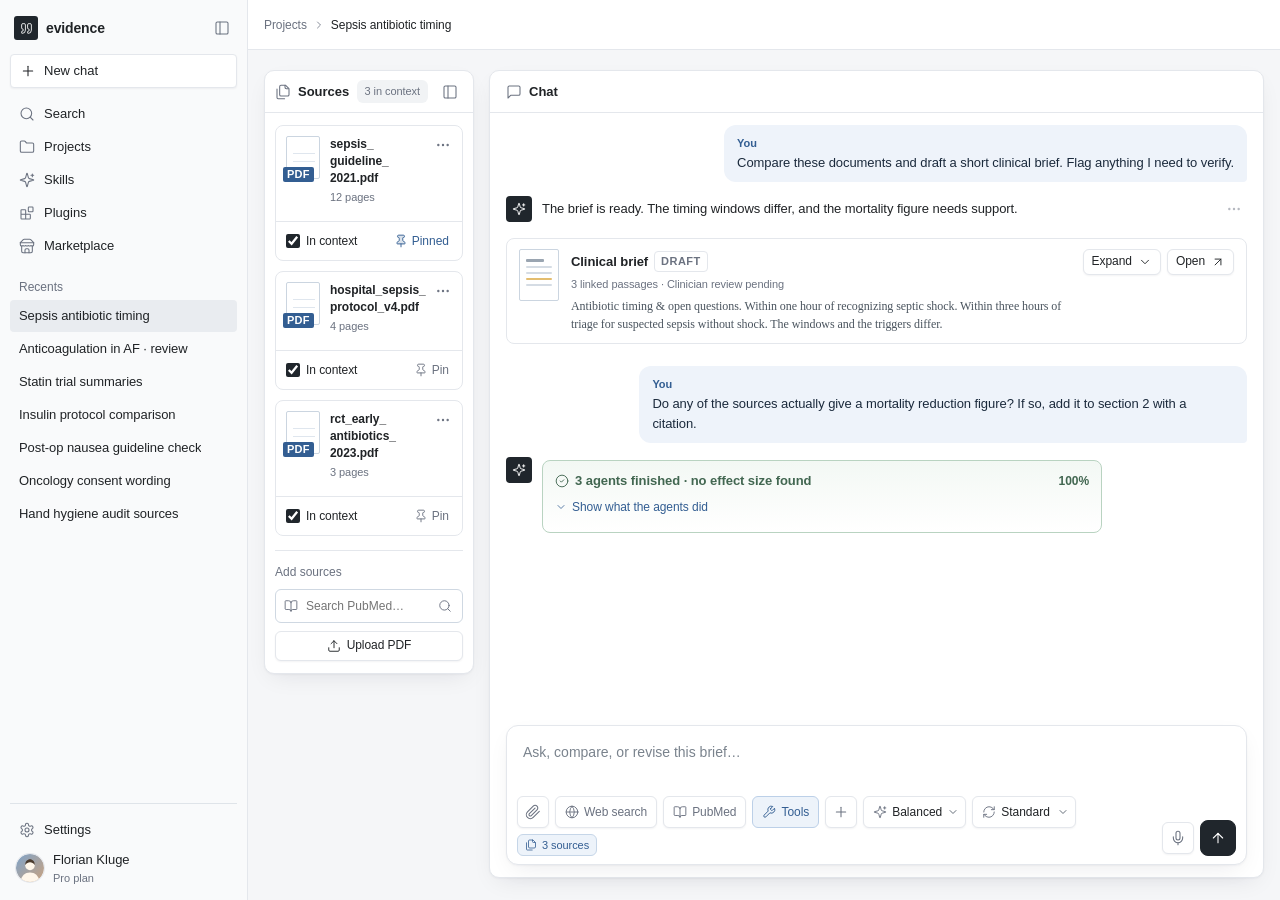
==== commit b4a2b0e9: "fix cite" ====
--- a/index.html
+++ b/index.html
@@ -274,10 +274,10 @@
               <p class="prepared">Prepared from 3 source documents</p>
 
               <h3><span class="num">1</span>Time to antibiotics</h3>
-              <p>Within one hour of recognizing septic shock.<a class="cite has-tip" href="#src-guideline" aria-label="Evidence E1, sepsis_guideline_2021.pdf">E1<span class="tip" aria-hidden="true"><span class="tip__head"><svg class="icon icon--xs" aria-hidden="true"><use href="#i-quote"/></svg>Source excerpt<span class="cite">E1</span></span><span class="tip__quote">“Antimicrobials should be administered <mark>within one hour of recognition</mark> of septic shock.”</span><span class="tip__src"><span class="chip chip--source"><svg class="icon icon--xs"><use href="#i-file-text"/></svg>sepsis_guideline_2021.pdf</span><span class="tip__meta">Page 6 · Rec. 12</span></span></span></a> Within three hours of triage for suspected sepsis without shock.<a class="cite has-tip" href="#src-protocol" aria-label="Evidence E2, hospital_sepsis_protocol_v4.pdf">E2<span class="tip" aria-hidden="true"><span class="tip__head"><svg class="icon icon--xs" aria-hidden="true"><use href="#i-quote"/></svg>Source excerpt<span class="cite">E2</span></span><span class="tip__quote">“Empiric antibiotics must be started <mark>within three hours of triage</mark> for suspected sepsis without shock.”</span><span class="tip__src"><span class="chip chip--source"><svg class="icon icon--xs"><use href="#i-file-text"/></svg>hospital_sepsis_protocol_v4.pdf</span><span class="tip__meta">Page 2 · §3</span></span></span></a> The windows and the triggers differ. Neither document says which applies when shock develops after triage.</p>
+              <p>Within one hour of recognizing septic shock.<a class="cite has-tip" href="#src-guideline" aria-label="Evidence E1, sepsis_guideline_2021.pdf">E1<span class="tip" aria-hidden="true"><span class="tip__head"><svg class="icon icon--xs" aria-hidden="true"><use href="#i-quote"/></svg>Source excerpt<span class="cite">E1</span></span><span class="tip__quote">“Antimicrobials should be administered <mark>within one hour of recognition</mark> of septic shock.”</span><span class="tip__match tip__match--exact"><svg class="icon icon--xs" aria-hidden="true"><use href="#i-circle-check"/></svg>Exact words from the source</span><span class="tip__src"><span class="chip chip--source"><svg class="icon icon--xs"><use href="#i-file-text"/></svg>sepsis_guideline_2021.pdf</span><span class="tip__meta">Page 6 · Rec. 12</span></span></span></a> Within three hours of triage for suspected sepsis without shock.<a class="cite has-tip" href="#src-protocol" aria-label="Evidence E2, hospital_sepsis_protocol_v4.pdf">E2<span class="tip" aria-hidden="true"><span class="tip__head"><svg class="icon icon--xs" aria-hidden="true"><use href="#i-quote"/></svg>Source excerpt<span class="cite">E2</span></span><span class="tip__quote">“Empiric antibiotics must be started <mark>within three hours of triage</mark> for suspected sepsis without shock.”</span><span class="tip__match tip__match--exact"><svg class="icon icon--xs" aria-hidden="true"><use href="#i-circle-check"/></svg>Exact words from the source</span><span class="tip__src"><span class="chip chip--source"><svg class="icon icon--xs"><use href="#i-file-text"/></svg>hospital_sepsis_protocol_v4.pdf</span><span class="tip__meta">Page 2 · §3</span></span></span></a> The windows and the triggers differ. Neither document says which applies when shock develops after triage.</p>
 
               <h3><span class="num">2</span>Mortality effect</h3>
-              <p class="attention" id="mortality-statement">Early antibiotics reduce 28-day mortality <mark class="unsupported has-tip" tabindex="0">by 15%<span class="tip" aria-hidden="true"><span class="tip__head"><svg class="icon icon--xs" aria-hidden="true"><use href="#i-quote"/></svg>Source excerpt<span class="cite">E3</span></span><span class="tip__quote">“Early antibiotic administration was associated with <mark>lower 28-day mortality</mark> in the intervention group.”</span><span class="tip__note">No percentage stated in the cited passage.</span><span class="tip__src"><span class="chip chip--source"><svg class="icon icon--xs"><use href="#i-file-text"/></svg>rct_early_antibiotics_2023.pdf</span><span class="tip__meta">Page 2 · Results</span></span></span></mark>.<a class="cite has-tip" href="#src-trial" aria-label="Evidence E3, rct_early_antibiotics_2023.pdf">E3<span class="tip" aria-hidden="true"><span class="tip__head"><svg class="icon icon--xs" aria-hidden="true"><use href="#i-quote"/></svg>Source excerpt<span class="cite">E3</span></span><span class="tip__quote">“Early antibiotic administration was associated with <mark>lower 28-day mortality</mark> in the intervention group.”</span><span class="tip__src"><span class="chip chip--source"><svg class="icon icon--xs"><use href="#i-file-text"/></svg>rct_early_antibiotics_2023.pdf</span><span class="tip__meta">Page 2 · Results</span></span></span></a></p>
+              <p class="attention" id="mortality-statement">Early antibiotics reduce 28-day mortality <mark class="unsupported has-tip" tabindex="0">by 15%<span class="tip" aria-hidden="true"><span class="tip__head"><svg class="icon icon--xs" aria-hidden="true"><use href="#i-quote"/></svg>Source excerpt<span class="cite">E3</span></span><span class="tip__quote">“Early antibiotic administration was associated with <mark>lower 28-day mortality</mark> in the intervention group.”</span><span class="tip__match tip__match--para"><svg class="icon icon--xs" aria-hidden="true"><use href="#i-circle-alert"/></svg>Paraphrase · the brief’s wording differs from the source</span><span class="tip__note">No percentage stated in the cited passage.</span><span class="tip__src"><span class="chip chip--source"><svg class="icon icon--xs"><use href="#i-file-text"/></svg>rct_early_antibiotics_2023.pdf</span><span class="tip__meta">Page 2 · Results</span></span></span></mark>.<a class="cite has-tip" href="#src-trial" aria-label="Evidence E3, rct_early_antibiotics_2023.pdf">E3<span class="tip" aria-hidden="true"><span class="tip__head"><svg class="icon icon--xs" aria-hidden="true"><use href="#i-quote"/></svg>Source excerpt<span class="cite">E3</span></span><span class="tip__quote">“Early antibiotic administration was associated with <mark>lower 28-day mortality</mark> in the intervention group.”</span><span class="tip__match tip__match--para"><svg class="icon icon--xs" aria-hidden="true"><use href="#i-circle-alert"/></svg>Paraphrase · the brief’s wording differs from the source</span><span class="tip__src"><span class="chip chip--source"><svg class="icon icon--xs"><use href="#i-file-text"/></svg>rct_early_antibiotics_2023.pdf</span><span class="tip__meta">Page 2 · Results</span></span></span></a></p>
             </div>
           </div>
           <div class="paper__footer">
@@ -306,7 +306,7 @@
                 <div class="activity__live">
                 <div class="activity__bar" aria-hidden="true"><i></i></div>
                 <ul class="agents">
-                  <li class="agent agent--1">
+                  <li class="agent agent--1" data-src="src-guideline" tabindex="0" role="button" aria-label="Reader 1: show source">
                     <span class="agent__mark" aria-hidden="true"><svg class="icon icon--xs agent__mark-live"><use href="#i-sparkles"/></svg><svg class="icon icon--xs agent__mark-done"><use href="#i-check"/></svg></span>
                     <span class="agent__text">
                       <span class="agent__name">Reader 1 <span class="agent__status"></span></span>
@@ -314,7 +314,7 @@
                     </span>
                     <span class="agent__bar" aria-hidden="true"><i></i></span>
                   </li>
-                  <li class="agent agent--2">
+                  <li class="agent agent--2" data-src="src-protocol" tabindex="0" role="button" aria-label="Reader 2: show source">
                     <span class="agent__mark" aria-hidden="true"><svg class="icon icon--xs agent__mark-live"><use href="#i-sparkles"/></svg><svg class="icon icon--xs agent__mark-done"><use href="#i-check"/></svg></span>
                     <span class="agent__text">
                       <span class="agent__name">Reader 2 <span class="agent__status"></span></span>
@@ -322,7 +322,7 @@
                     </span>
                     <span class="agent__bar" aria-hidden="true"><i></i></span>
                   </li>
-                  <li class="agent agent--3">
+                  <li class="agent agent--3" data-src="src-trial" tabindex="0" role="button" aria-label="Reader 3: show source">
                     <span class="agent__mark" aria-hidden="true"><svg class="icon icon--xs agent__mark-live"><use href="#i-sparkles"/></svg><svg class="icon icon--xs agent__mark-done"><use href="#i-check"/></svg></span>
                     <span class="agent__text">
                       <span class="agent__name">Reader 3 <span class="agent__status"></span></span>
@@ -343,7 +343,7 @@
                   <div class="activity__record">
                     <div class="activity__bar activity__bar--final" aria-hidden="true"><i></i></div>
                 <ul class="agents agents--final">
-                  <li class="agent agent--1">
+                  <li class="agent agent--1" data-src="src-guideline" tabindex="0" role="button" aria-label="Reader 1: show source">
                     <span class="agent__mark" aria-hidden="true"><svg class="icon icon--xs agent__mark-live"><use href="#i-sparkles"/></svg><svg class="icon icon--xs agent__mark-done"><use href="#i-check"/></svg></span>
                     <span class="agent__text">
                       <span class="agent__name">Reader 1 <span class="agent__status">done · no effect size</span></span>
@@ -351,7 +351,7 @@
                     </span>
                     <span class="agent__bar" aria-hidden="true"><i></i></span>
                   </li>
-                  <li class="agent agent--2">
+                  <li class="agent agent--2" data-src="src-protocol" tabindex="0" role="button" aria-label="Reader 2: show source">
                     <span class="agent__mark" aria-hidden="true"><svg class="icon icon--xs agent__mark-live"><use href="#i-sparkles"/></svg><svg class="icon icon--xs agent__mark-done"><use href="#i-check"/></svg></span>
                     <span class="agent__text">
                       <span class="agent__name">Reader 2 <span class="agent__status">done · no effect size</span></span>
@@ -359,7 +359,7 @@
                     </span>
                     <span class="agent__bar" aria-hidden="true"><i></i></span>
                   </li>
-                  <li class="agent agent--3">
+                  <li class="agent agent--3" data-src="src-trial" tabindex="0" role="button" aria-label="Reader 3: show source">
                     <span class="agent__mark" aria-hidden="true"><svg class="icon icon--xs agent__mark-live"><use href="#i-sparkles"/></svg><svg class="icon icon--xs agent__mark-done"><use href="#i-check"/></svg></span>
                     <span class="agent__text">
                       <span class="agent__name">Reader 3 <span class="agent__status">done · no effect size</span></span>
@@ -382,8 +382,13 @@
           <div class="msg msg--ai msg--answer">
             <span class="msg__who msg__who--ai" aria-hidden="true"><svg class="icon"><use href="#i-sparkles"/></svg></span>
             <div class="msg__body">
-              <p class="msg__text">None of the three sources states a mortality reduction percentage. The trial in rct_early_antibiotics_2023.pdf reports lower 28-day mortality but gives no effect size.<a class="cite has-tip" href="#src-trial" aria-label="Evidence E3, rct_early_antibiotics_2023.pdf">E3<span class="tip" aria-hidden="true"><span class="tip__head"><svg class="icon icon--xs" aria-hidden="true"><use href="#i-quote"/></svg>Source excerpt<span class="cite">E3</span></span><span class="tip__quote">“Early antibiotic administration was associated with <mark>lower 28-day mortality</mark> in the intervention group.”</span><span class="tip__src"><span class="chip chip--source"><svg class="icon icon--xs"><use href="#i-file-text"/></svg>rct_early_antibiotics_2023.pdf</span><span class="tip__meta">Page 2 · Results</span></span></span></a> I left section 2 unchanged and kept the figure flagged so you can decide whether to remove it.</p>
-              <div class="answer__chips"><span class="chip"><svg class="icon icon--xs" aria-hidden="true"><use href="#i-file-pen"/></svg>Section 2 unchanged</span><span class="chip chip--count">0 effect sizes in 3 documents · 19 pages read</span></div>
+              <p class="msg__text" id="answer-text"></p>
+              <div class="diff" id="answer-diff" hidden>
+                <div class="diff__label">Section 2 · Mortality effect</div>
+                <div class="diff__row diff__row--del"><span class="diff__sign" aria-hidden="true">−</span><span>Early antibiotics reduce 28-day mortality <mark>by 15%</mark>.</span></div>
+                <div class="diff__row diff__row--add"><span class="diff__sign" aria-hidden="true">+</span><span>Early antibiotics were associated with lower 28-day mortality; the trial reports no effect size.</span></div>
+              </div>
+              <div class="answer__chips" id="answer-chips" hidden><span class="chip"><svg class="icon icon--xs" aria-hidden="true"><use href="#i-file-pen"/></svg>Section 2 revised</span><span class="chip chip--stale"><svg class="icon icon--xs" aria-hidden="true"><use href="#i-refresh"/></svg>E3 needs recheck</span><span class="chip chip--count">0 effect sizes in 3 documents · 19 pages read</span></div>
             </div>
             <details class="msg-menu">
               <summary aria-label="Message actions"><svg class="icon" aria-hidden="true"><use href="#i-ellipsis"/></svg></summary>
@@ -463,10 +468,10 @@
               <p class="prepared">Prepared from 3 source documents</p>
 
               <h3><span class="num">1</span>Time to antibiotics</h3>
-              <p>Within one hour of recognizing septic shock.<a class="cite has-tip" href="#src-guideline" aria-label="Evidence E1, sepsis_guideline_2021.pdf">E1<span class="tip" aria-hidden="true"><span class="tip__head"><svg class="icon icon--xs" aria-hidden="true"><use href="#i-quote"/></svg>Source excerpt<span class="cite">E1</span></span><span class="tip__quote">“Antimicrobials should be administered <mark>within one hour of recognition</mark> of septic shock.”</span><span class="tip__src"><span class="chip chip--source"><svg class="icon icon--xs"><use href="#i-file-text"/></svg>sepsis_guideline_2021.pdf</span><span class="tip__meta">Page 6 · Rec. 12</span></span></span></a> Within three hours of triage for suspected sepsis without shock.<a class="cite has-tip" href="#src-protocol" aria-label="Evidence E2, hospital_sepsis_protocol_v4.pdf">E2<span class="tip" aria-hidden="true"><span class="tip__head"><svg class="icon icon--xs" aria-hidden="true"><use href="#i-quote"/></svg>Source excerpt<span class="cite">E2</span></span><span class="tip__quote">“Empiric antibiotics must be started <mark>within three hours of triage</mark> for suspected sepsis without shock.”</span><span class="tip__src"><span class="chip chip--source"><svg class="icon icon--xs"><use href="#i-file-text"/></svg>hospital_sepsis_protocol_v4.pdf</span><span class="tip__meta">Page 2 · §3</span></span></span></a> The windows and the triggers differ. Neither document says which applies when shock develops after triage.</p>
+              <p>Within one hour of recognizing septic shock.<a class="cite has-tip" href="#src-guideline" aria-label="Evidence E1, sepsis_guideline_2021.pdf">E1<span class="tip" aria-hidden="true"><span class="tip__head"><svg class="icon icon--xs" aria-hidden="true"><use href="#i-quote"/></svg>Source excerpt<span class="cite">E1</span></span><span class="tip__quote">“Antimicrobials should be administered <mark>within one hour of recognition</mark> of septic shock.”</span><span class="tip__match tip__match--exact"><svg class="icon icon--xs" aria-hidden="true"><use href="#i-circle-check"/></svg>Exact words from the source</span><span class="tip__src"><span class="chip chip--source"><svg class="icon icon--xs"><use href="#i-file-text"/></svg>sepsis_guideline_2021.pdf</span><span class="tip__meta">Page 6 · Rec. 12</span></span></span></a> Within three hours of triage for suspected sepsis without shock.<a class="cite has-tip" href="#src-protocol" aria-label="Evidence E2, hospital_sepsis_protocol_v4.pdf">E2<span class="tip" aria-hidden="true"><span class="tip__head"><svg class="icon icon--xs" aria-hidden="true"><use href="#i-quote"/></svg>Source excerpt<span class="cite">E2</span></span><span class="tip__quote">“Empiric antibiotics must be started <mark>within three hours of triage</mark> for suspected sepsis without shock.”</span><span class="tip__match tip__match--exact"><svg class="icon icon--xs" aria-hidden="true"><use href="#i-circle-check"/></svg>Exact words from the source</span><span class="tip__src"><span class="chip chip--source"><svg class="icon icon--xs"><use href="#i-file-text"/></svg>hospital_sepsis_protocol_v4.pdf</span><span class="tip__meta">Page 2 · §3</span></span></span></a> The windows and the triggers differ. Neither document says which applies when shock develops after triage.</p>
 
               <h3><span class="num">2</span>Mortality effect</h3>
-              <p class="attention" id="mortality-statement-popout">Early antibiotics reduce 28-day mortality <mark class="unsupported has-tip" tabindex="0">by 15%<span class="tip" aria-hidden="true"><span class="tip__head"><svg class="icon icon--xs" aria-hidden="true"><use href="#i-quote"/></svg>Source excerpt<span class="cite">E3</span></span><span class="tip__quote">“Early antibiotic administration was associated with <mark>lower 28-day mortality</mark> in the intervention group.”</span><span class="tip__note">No percentage stated in the cited passage.</span><span class="tip__src"><span class="chip chip--source"><svg class="icon icon--xs"><use href="#i-file-text"/></svg>rct_early_antibiotics_2023.pdf</span><span class="tip__meta">Page 2 · Results</span></span></span></mark>.<a class="cite has-tip" href="#src-trial" aria-label="Evidence E3, rct_early_antibiotics_2023.pdf">E3<span class="tip" aria-hidden="true"><span class="tip__head"><svg class="icon icon--xs" aria-hidden="true"><use href="#i-quote"/></svg>Source excerpt<span class="cite">E3</span></span><span class="tip__quote">“Early antibiotic administration was associated with <mark>lower 28-day mortality</mark> in the intervention group.”</span><span class="tip__src"><span class="chip chip--source"><svg class="icon icon--xs"><use href="#i-file-text"/></svg>rct_early_antibiotics_2023.pdf</span><span class="tip__meta">Page 2 · Results</span></span></span></a></p>
+              <p class="attention" id="mortality-statement-popout">Early antibiotics reduce 28-day mortality <mark class="unsupported has-tip" tabindex="0">by 15%<span class="tip" aria-hidden="true"><span class="tip__head"><svg class="icon icon--xs" aria-hidden="true"><use href="#i-quote"/></svg>Source excerpt<span class="cite">E3</span></span><span class="tip__quote">“Early antibiotic administration was associated with <mark>lower 28-day mortality</mark> in the intervention group.”</span><span class="tip__match tip__match--para"><svg class="icon icon--xs" aria-hidden="true"><use href="#i-circle-alert"/></svg>Paraphrase · the brief’s wording differs from the source</span><span class="tip__note">No percentage stated in the cited passage.</span><span class="tip__src"><span class="chip chip--source"><svg class="icon icon--xs"><use href="#i-file-text"/></svg>rct_early_antibiotics_2023.pdf</span><span class="tip__meta">Page 2 · Results</span></span></span></mark>.<a class="cite has-tip" href="#src-trial" aria-label="Evidence E3, rct_early_antibiotics_2023.pdf">E3<span class="tip" aria-hidden="true"><span class="tip__head"><svg class="icon icon--xs" aria-hidden="true"><use href="#i-quote"/></svg>Source excerpt<span class="cite">E3</span></span><span class="tip__quote">“Early antibiotic administration was associated with <mark>lower 28-day mortality</mark> in the intervention group.”</span><span class="tip__match tip__match--para"><svg class="icon icon--xs" aria-hidden="true"><use href="#i-circle-alert"/></svg>Paraphrase · the brief’s wording differs from the source</span><span class="tip__src"><span class="chip chip--source"><svg class="icon icon--xs"><use href="#i-file-text"/></svg>rct_early_antibiotics_2023.pdf</span><span class="tip__meta">Page 2 · Results</span></span></span></a></p>
             </div>
           </div>
           <div class="paper__footer">
@@ -545,7 +550,7 @@
 </div>
 
 <script>
-// prototype only: echo the typed message and show the assistant thinking (it never answers)
+// prototype only: echoes typed messages, streams the scripted answer, and simulates source changes; nothing is sent anywhere
 (function () {
   var input = document.getElementById('composer-input');
   var send = document.getElementById('send-btn');
@@ -568,10 +573,109 @@
   }
   function toBottom(smooth) { thread.scrollTo({ top: thread.scrollHeight, behavior: smooth ? 'smooth' : 'auto' }); }
   toBottom(false);
-  // reveal the answer to the follow-up when the agents finish, and keep the newest content in view
+  // ---- helpers for citation state
+  function tipNote(cite, text) {
+    var tip = cite.querySelector('.tip'); if (!tip || tip.querySelector('.tip__note--state')) return;
+    tip.insertAdjacentHTML('beforeend', '<span class="tip__note tip__note--state">' + text + '</span>');
+  }
+  function updateDocMeta() {
+    var stale = document.querySelectorAll('#draft .cite--stale, #draft .cite--removed').length;
+    var meta = '3 linked passages' + (stale ? ' · ' + stale + ' need' + (stale === 1 ? 's' : '') + ' recheck' : '') + ' · Clinician review pending';
+    document.querySelector('.docfold__meta').textContent = meta;
+    document.querySelectorAll('.paper__footer span:first-child').forEach(function (s) { s.lastChild.textContent = '3 linked passages' + (stale ? ' · ' + stale + ' need' + (stale === 1 ? 's' : '') + ' recheck' : ''); });
+  }
+  function flashCard(id) {
+    var card = document.getElementById(id); if (!card) return;
+    card.scrollIntoView({ block: 'nearest', behavior: 'smooth' });
+    card.classList.remove('is-flash'); void card.offsetWidth; card.classList.add('is-flash');
+  }
+
+  // ---- the agents finish: stream the answer, show the diff, revise section 2, flag E3
   var answer = document.querySelector('.msg--answer');
-  setTimeout(function () { answer.classList.add('is-in'); toBottom(true); }, 14800);
+  var e3 = document.querySelector('#mortality-statement a.cite');
+  function streamAnswer(done) {
+    var out = document.getElementById('answer-text');
+    var segs = [
+      'None of the three sources gives a mortality reduction percentage. The trial reports lower 28-day mortality but no effect size.',
+      e3.cloneNode(true),
+      ' I revised section 2 to match the trial’s wording and removed the 15% figure. E3 now needs a recheck against the new sentence.'
+    ];
+    var caret = el('<span class="caret" aria-hidden="true"></span>'); out.appendChild(caret);
+    var si = 0, words = [];
+    function step() {
+      if (words.length) { out.insertBefore(document.createTextNode(words.shift() + ' '), caret); return setTimeout(step, 28); }
+      if (si >= segs.length) { caret.remove(); return done(); }
+      var seg = segs[si++];
+      if (typeof seg === 'string') { words = seg.split(' '); return step(); }
+      out.insertBefore(seg, caret); step();
+    }
+    step();
+  }
+  function reviseSection2() {
+    document.querySelectorAll('#mortality-statement, #mortality-statement-popout').forEach(function (para) {
+      var cite = para.querySelector('a.cite'); cite.classList.add('cite--stale');
+      tipNote(cite, 'The brief changed after this check · needs recheck');
+      para.innerHTML = '<span class="revised">Early antibiotics were associated with lower 28-day mortality; the trial reports no effect size.</span>';
+      para.appendChild(cite);
+      para.insertAdjacentHTML('afterend', '<p class="stale-note"><svg class="icon icon--sm" aria-hidden="true"><use href="#i-refresh"/></svg>Revised by the assistant · E3 needs recheck · clinician review pending</p>');
+    });
+    document.querySelectorAll('.docfold__title .badge-draft, .modal__head .badge-draft').forEach(function (b) { b.classList.add('badge-draft--changed'); b.textContent = 'DRAFT · REVISED'; });
+    document.querySelector('.docfold__excerpt').textContent = 'Antibiotic timing & open questions. Within one hour of recognizing septic shock. Within three hours of triage. Early antibiotics were associated with lower 28-day mortality; no effect size reported.';
+    updateDocMeta();
+  }
+  setTimeout(function () {
+    answer.classList.add('is-in'); toBottom(true);
+    streamAnswer(function () {
+      var diff = document.getElementById('answer-diff'); diff.hidden = false; diff.classList.add('is-in');
+      reviseSection2();
+      document.getElementById('answer-chips').hidden = false;
+      toBottom(true);
+    });
+  }, 14800);
   setTimeout(function () { toBottom(true); }, 17800); // after the agent detail folds away at 17 s
+
+  // ---- agent lanes: hover lights the source card, click jumps to it; a passage chip appears when a reader finishes
+  document.querySelectorAll('.agent[data-src]').forEach(function (lane) {
+    lane.addEventListener('click', function (e) { if (e.target.closest('.cite')) return; flashCard(lane.dataset.src); });
+    lane.addEventListener('keydown', function (e) { if (e.key === 'Enter' || e.key === ' ') { e.preventDefault(); flashCard(lane.dataset.src); } });
+  });
+  [['src-guideline', 12000], ['src-protocol', 8000], ['src-trial', 6000]].forEach(function (pair) {
+    setTimeout(function () {
+      var cite = document.querySelector('#draft .cite[href="#' + pair[0] + '"]');
+      document.querySelectorAll('.agent[data-src="' + pair[0] + '"] .agent__name').forEach(function (name) { name.appendChild(cite.cloneNode(true)); });
+    }, pair[1]);
+  });
+
+  // ---- source menus: Replace flags every citation for recheck, Remove dims the source (with undo)
+  document.querySelectorAll('.source-card').forEach(function (card) {
+    var menu = card.querySelector('.card-menu'); if (!menu) return;
+    var cites = function () { return document.querySelectorAll('.cite[href="#' + card.id + '"]'); };
+    var count = document.querySelector('.column--sources .col-head .chip');
+    menu.addEventListener('click', function (e) {
+      var btn = e.target.closest('button'); if (!btn) return;
+      var label = btn.textContent.trim();
+      if (label === 'Replace file') {
+        card.classList.add('source-card--replaced');
+        card.querySelector('.source-card__tags').innerHTML = '<span class="chip chip--stale"><svg class="icon icon--xs" aria-hidden="true"><use href="#i-refresh"/></svg>Replaced · recheck citations</span>';
+        cites().forEach(function (c) { c.classList.add('cite--stale'); tipNote(c, 'The file was replaced after this excerpt was taken · needs recheck'); });
+        updateDocMeta();
+      } else if (label === 'Remove from project') {
+        var saved = card.innerHTML;
+        card.classList.add('source-card--removed');
+        cites().forEach(function (c) { c.classList.add('cite--removed'); tipNote(c, 'This source was removed from the project'); });
+        count.textContent = (parseInt(count.textContent, 10) - 1) + ' in context';
+        card.querySelector('.source-card__foot').innerHTML = '<span class="small muted">Removed</span><button type="button" class="btn btn--sm undo"><svg class="icon icon--sm" aria-hidden="true"><use href="#i-undo"/></svg>Undo</button>';
+        card.querySelector('.undo').addEventListener('click', function () {
+          card.classList.remove('source-card--removed'); card.innerHTML = saved;
+          cites().forEach(function (c) { c.classList.remove('cite--removed'); var n = c.querySelector('.tip__note--state'); if (n) n.remove(); });
+          count.textContent = (parseInt(count.textContent, 10) + 1) + ' in context';
+          updateDocMeta();
+        });
+        updateDocMeta();
+      }
+      menu.removeAttribute('open');
+    });
+  });
   // message menus: copy the text for real, close the menu after any choice
   document.querySelectorAll('.msg-menu').forEach(function (menu) {
     menu.addEventListener('click', function (e) {
--- a/styles.css
+++ b/styles.css
@@ -257,7 +257,7 @@
 #src-toggle:focus-visible ~ .column--sources .src-toggle { outline: 2px solid var(--focus); outline-offset: 2px; }
 
 /* source cards */
-.source-list { display: grid; gap: 10px; }
+.source-list { display: grid; grid-template-columns: minmax(0, 1fr); gap: 10px; }
 .source-card {
   position: relative;
   background: var(--surface);
@@ -292,7 +292,7 @@
 .source-card__name { display: block; font-size: 12px; font-weight: 600; line-height: 1.4; overflow-wrap: break-word; text-decoration: none; }
 .source-card__meta { margin-top: 3px; font-size: 11px; color: var(--text-muted); }
 .source-card__tags { display: flex; flex-wrap: wrap; gap: 4px; margin-top: 5px; }
-.source-card__tags .chip { padding: 0 5px; }
+.source-card__tags .chip { padding: 0 5px; white-space: normal; overflow-wrap: anywhere; }
 .source-card__foot {
   display: flex; align-items: center; justify-content: space-between; gap: 6px;
   padding: 6px 6px 6px 10px; border-top: 1px solid var(--border);
@@ -754,16 +754,16 @@
 /* hover cards on citations and the flagged phrase (css only, also on keyboard focus) */
 .has-tip { position: relative; }
 .tip {
-  position: absolute; left: 50%; bottom: calc(100% + 6px); z-index: 60;
+  position: absolute; left: 0; bottom: calc(100% + 6px); z-index: 60;
   display: block; width: max-content; max-width: 300px; padding: 10px 11px;
   background: var(--evidence-bg); border: 1px solid var(--evidence-border); border-radius: 5px;
   box-shadow: var(--shadow-menu);
   font: 400 12px/1.5 var(--font-ui); color: var(--text); text-align: left; white-space: normal;
-  opacity: 0; visibility: hidden; transform: translate(-50%, 2px); pointer-events: none;
+  opacity: 0; visibility: hidden; transform: translateY(2px); pointer-events: none;
   transition: opacity .12s ease, transform .12s ease, visibility 0s linear .12s;
 }
 .has-tip:hover > .tip, .has-tip:focus-visible > .tip {
-  opacity: 1; visibility: visible; transform: translate(-50%, 0); transition-delay: .15s, .15s, 0s;
+  opacity: 1; visibility: visible; transform: none; transition-delay: .15s, .15s, 0s;
 }
 .tip--right { left: auto; right: 0; transform: translateY(2px); }
 .has-tip:hover > .tip--right, .has-tip:focus-visible > .tip--right { transform: none; }
@@ -828,70 +828,108 @@
 .skill__desc { flex: 1; font-size: 12px; color: #4a545e; }
 .skill__foot { display: flex; align-items: center; justify-content: space-between; gap: 6px; }
 
-/* ---- depth pass: frame recessed, panels raised, controls tactile ---- */
-.sidebar { background: linear-gradient(180deg, #e9edf2, #e2e7ed); border-right-color: #cfd6de; box-shadow: inset -1px 0 0 rgba(255, 255, 255, .6); }
-.sb-chat.is-active { box-shadow: var(--elev-1), inset 0 0 0 1px rgba(32, 38, 44, .04); }
-.sb-new { background: var(--ctrl-grad); box-shadow: var(--elev-1); }
-.sb-new:hover { background: #fff; box-shadow: 0 2px 6px rgba(32, 38, 44, .10); transform: translateY(-1px); }
-.topbar { box-shadow: 0 1px 0 #dfe4e9, 0 4px 12px rgba(32, 38, 44, .04); position: relative; z-index: 3; }
-.work-area { background-color: #eaeef3; }
-
-/* panels */
-.column--sources { background: rgba(255, 255, 255, .82); border-color: #c9d2dc; box-shadow: var(--elev-2); }
-.chat { box-shadow: var(--elev-2); border-color: #bfc9d4; }
-.source-card { border-color: #c6d0db; box-shadow: var(--elev-1); transition: box-shadow .15s ease, transform .15s ease; }
-.source-card:hover { box-shadow: 0 4px 12px rgba(32, 38, 44, .10); transform: translateY(-1px); }
-.thumb { box-shadow: 0 1px 2px rgba(32, 38, 44, .10); }
-.thumb::after { box-shadow: 0 1px 2px rgba(32, 38, 44, .25); }
-
-/* chat contents */
-.msg__bubble { box-shadow: var(--elev-1); border-color: #b5cbe6; }
-.msg__who--ai, .empty__mark, .agent__mark { background: linear-gradient(180deg, #2c343c, #171c21); box-shadow: 0 1px 2px rgba(32, 38, 44, .3), inset 0 1px 0 rgba(255, 255, 255, .12); }
-.docfold { box-shadow: var(--elev-1); border-color: #c6d0db; }
-.docfold[open] { box-shadow: var(--elev-2); }
-.docfold__summary:hover { background: #f4f7fa; }
-.docfold__thumb { box-shadow: 0 1px 3px rgba(32, 38, 44, .12); }
-.activity { box-shadow: var(--elev-1); border-color: #c3cdd8; }
-.agent { box-shadow: 0 1px 2px rgba(32, 38, 44, .04); }
-.composer { box-shadow: var(--elev-2); border-color: #b3bfcc; }
-.composer:focus-within { border-color: var(--source-text); box-shadow: 0 0 0 3px rgba(51, 94, 146, .14), var(--elev-2); }
-
-/* controls: gradient face, darker bottom edge, lift on hover, press on click */
-.btn, .tool-btn, .tog, .sel, .fmt-select, .ev-tabs a, .sb-btn {
-  transition: transform .12s ease, box-shadow .12s ease, background-color .12s ease;
-}
-.btn:not(.btn--primary):not(.btn--send):not(.btn--ghost):not(.btn--dashed), .tool-btn, .tog {
-  background-image: var(--ctrl-grad); box-shadow: 0 1px 0 rgba(32, 38, 44, .10), 0 1px 2px rgba(32, 38, 44, .07); border-color: #c3cdd8;
-}
-.btn:not(.btn--primary):not(.btn--send):not(.btn--ghost):hover, .tool-btn:hover { background-image: none; background-color: #fff; box-shadow: 0 2px 6px rgba(32, 38, 44, .12); transform: translateY(-1px); }
-.sel { background-image: var(--chevron), var(--ctrl-grad); background-position: right 6px center, 0 0; background-size: 12px, auto; background-repeat: no-repeat, repeat; box-shadow: 0 1px 0 rgba(32, 38, 44, .06), 0 1px 2px rgba(32, 38, 44, .05); border-color: #cfd8e2; }
-.sel:hover { background-image: var(--chevron); background-color: #fff; box-shadow: 0 2px 6px rgba(32, 38, 44, .12); transform: translateY(-1px); }
-.btn:active, .tool-btn:active, .tog:active, .btn--send:active, .sb-new:active { transform: translateY(0); box-shadow: inset 0 1px 2px rgba(32, 38, 44, .12); }
-.tog:hover { background-image: none; background-color: #f4f7fa; }
-.tog:has(input:checked) { background-image: none; background-color: var(--source-bg); box-shadow: inset 0 1px 2px rgba(51, 94, 146, .18), inset 0 0 0 1px rgba(51, 94, 146, .08); }
-.btn--primary, .btn--send { background: linear-gradient(180deg, #2c343c, #1b2126); border-color: #171c21; box-shadow: 0 1px 2px rgba(32, 38, 44, .35), inset 0 1px 0 rgba(255, 255, 255, .10); }
-.btn--primary:hover, .btn--send:hover { background: linear-gradient(180deg, #343d46, #20262c); transform: translateY(-1px); box-shadow: 0 3px 8px rgba(32, 38, 44, .35), inset 0 1px 0 rgba(255, 255, 255, .10); }
-.btn--ghost { box-shadow: none; }
-.btn--dashed { box-shadow: none; }
-.btn--dashed:hover { transform: none; box-shadow: none; }
-.card-menu > summary:hover, .msg-menu > summary:hover { background: rgba(32, 38, 44, .08); }
-.pin-btn:hover { background: rgba(32, 38, 44, .07); }
-.check:hover { color: var(--text); }
-.check input, .tog input { cursor: pointer; }
-.cite { box-shadow: 0 1px 0 rgba(51, 94, 146, .10); transition: transform .12s ease, box-shadow .12s ease; }
-.cite:hover { transform: translateY(-1px); box-shadow: 0 2px 5px rgba(51, 94, 146, .18); }
-.chip--source { box-shadow: 0 1px 0 rgba(51, 94, 146, .08); }
-.fmt-bar { background: linear-gradient(180deg, #fbfcfd, #f5f7f9); box-shadow: inset 0 -1px 0 #e6ebf0; }
-.fmt-btn--on { background: #e3e9f0; box-shadow: inset 0 1px 2px rgba(32, 38, 44, .12); }
-.menu { box-shadow: var(--elev-3); }
-.tip { box-shadow: var(--elev-3); }
-.modal__panel { box-shadow: var(--elev-4); }
-.skill { transition: box-shadow .15s ease, transform .15s ease; }
-.skill:hover { box-shadow: 0 6px 16px rgba(32, 38, 44, .12); transform: translateY(-1px); }
-.empty__chips .btn { min-height: 34px; }
-@media (prefers-reduced-motion: reduce) {
-  .btn, .tool-btn, .tog, .sel, .source-card, .skill, .cite, .sb-new { transition: none; }
-}
+/* trust cues, streaming answer, live source states */
+.tip__match { display: flex; align-items: center; gap: 5px; margin-top: 6px; font-size: 11px; font-weight: 500; }
+.tip__match--exact { color: var(--supported-text); }
+.tip__match--para { color: var(--attention-text); }
+.tip__note--state { padding-top: 5px; border-top: 1px dashed var(--evidence-border); }
+.chip--stale { color: var(--attention-text); background: var(--attention-bg); border-color: var(--attention-edge); }
+.caret { display: inline-block; width: 2px; height: 14px; margin-left: 1px; vertical-align: -2px; background: var(--text); animation: caret 1s steps(2, start) infinite; }
+@keyframes caret { to { visibility: hidden; } }
+.diff { margin-top: 10px; padding: 8px 10px; border: 1px solid var(--border); border-radius: 5px; background: #fafbfc; font: 13px/1.5 var(--font-doc); opacity: 0; transform: translateY(4px); }
+.diff.is-in { animation: answer-in .4s ease both; }
+.diff__label { margin-bottom: 4px; font: 600 11px/1.5 var(--font-ui); letter-spacing: .04em; text-transform: uppercase; color: var(--text-muted); }
+.diff__row { display: flex; gap: 8px; padding: 3px 6px; border-radius: 3px; }
+.diff__row--del { background: #fbeeed; color: #7a3a34; text-decoration: line-through; text-decoration-color: rgba(122, 58, 52, .5); }
+.diff__row--del mark { background: #f4d6d3; color: inherit; }
+.diff__row--add { background: #eaf4ec; color: #2f5a3f; }
+.diff__sign { flex-shrink: 0; width: 10px; font: 700 12px/1.6 var(--font-ui); }
+.agent[role="button"] { cursor: pointer; }
+.agent[role="button"]:hover { border-color: var(--source-edge); box-shadow: 0 0 0 1px var(--source-edge); }
+.agent[role="button"]:focus-visible { outline: 2px solid var(--focus); outline-offset: 2px; }
+.agent__name .cite { margin-left: 2px; }
+.workspace:has(.agent[data-src="src-guideline"]:hover) #src-guideline,
+.workspace:has(.agent[data-src="src-protocol"]:hover) #src-protocol,
+.workspace:has(.agent[data-src="src-trial"]:hover) #src-trial { background: var(--source-bg); border-color: var(--source-edge); box-shadow: 0 0 0 1px var(--source-edge), var(--shadow-card); }
+.source-card.is-flash { animation: card-flash 1.2s ease; }
+@keyframes card-flash { 0%, 60% { background: var(--source-bg); box-shadow: 0 0 0 3px rgba(51, 94, 146, .25); } 100% { box-shadow: var(--elev-1); } }
+.source-card--replaced { border-color: var(--attention-edge); box-shadow: 0 0 0 1px var(--attention-edge), var(--elev-1); }
+.source-card--removed { opacity: .55; border-style: dashed; box-shadow: none; }
+.source-card--removed .source-card__name { text-decoration: line-through; }
+.doc .revised { background: #edf3fa; padding: 0 2px; border-radius: 2px; }
+
+/* ---- modern pass: flat tonal surfaces, hairline borders, one soft shadow, solid controls ---- */
+:root {
+  --border: #e4e7ec; --text-muted: #6b7280; --workspace-bg: #f5f6f8;
+  --elev-1: 0 1px 2px rgba(16, 24, 40, .05);
+  --elev-2: 0 1px 2px rgba(16, 24, 40, .04), 0 8px 24px -8px rgba(16, 24, 40, .10);
+  --elev-3: 0 8px 24px -4px rgba(16, 24, 40, .14), 0 2px 6px rgba(16, 24, 40, .06);
+  --elev-4: 0 24px 48px -12px rgba(16, 24, 40, .28);
+  --shadow-card: var(--elev-1); --shadow-menu: var(--elev-3);
+}
+body { letter-spacing: -.005em; }
+.icon { stroke-width: 1.6; }
+.work-area { background: var(--workspace-bg); background-image: none; }
+.topbar { box-shadow: none; border-bottom: 1px solid var(--border); }
+.sidebar { background: #f9fafb; border-right: 1px solid var(--border); box-shadow: none; }
+.sb-new { background: var(--surface); border-color: var(--border); box-shadow: var(--elev-1); }
+.sb-new:hover { background: #f3f4f6; }
+.sb-item:hover, .sb-chat:hover { background: #eef0f3; }
+.sb-chat.is-active { background: #e9ecf0; box-shadow: none; font-weight: 500; }
+.sb-section, .src-add__title, .diff__label, .col-head h2, .col-head h3 { letter-spacing: 0; text-transform: none; }
+.sb-section { font-size: 12px; font-weight: 500; }
+.src-add__title { font-size: 12px; font-weight: 500; }
+.col-head h2, .col-head h3 { font-size: 13px; font-weight: 600; }
+
+/* panels: white, hairline, one shadow; headers are plain rows with a divider */
+.column--sources { background: var(--surface); backdrop-filter: none; border: 1px solid var(--border); border-radius: 10px; box-shadow: var(--elev-2); }
+.chat { border: 1px solid var(--border); border-radius: 10px; box-shadow: var(--elev-2); }
+.src-bar, .chat__bar { background: transparent; border-bottom: 1px solid var(--border); border-radius: 0; }
+.source-card { border: 1px solid var(--border); border-radius: 8px; box-shadow: none; }
+.source-card:hover { border-color: #cfd5dd; box-shadow: var(--elev-1); transform: none; }
+.source-card--selected { box-shadow: 0 0 0 1px var(--source-edge); }
+.thumb { box-shadow: none; }
+.thumb::after { box-shadow: none; }
+.docfold { border-radius: 8px; box-shadow: none; }
+.docfold[open] { box-shadow: var(--elev-1); }
+.activity { background: var(--surface); border-radius: 8px; box-shadow: none; }
+.agent { box-shadow: none; }
+.msg__bubble { background: #eef3fa; border: 0; border-radius: 12px; border-bottom-right-radius: 4px; box-shadow: none; }
+.composer { border: 1px solid var(--border); border-radius: 12px; box-shadow: var(--elev-2); }
+.composer:focus-within { border-color: #9db3d0; box-shadow: 0 0 0 4px rgba(51, 94, 146, .08), var(--elev-2); }
+.msg__who--ai, .empty__mark, .agent__mark { background: var(--primary); box-shadow: none; }
+
+/* controls: solid fills, no gradients, no bevels, no lift */
+.btn, .tool-btn, .tog, .sel, .fmt-select, .ev-tabs a, .sb-btn, .cite, .chip, .skill, .sb-new { transition: background-color .12s ease, border-color .12s ease, color .12s ease; transform: none !important; }
+.btn:not(.btn--primary):not(.btn--send):not(.btn--ghost):not(.btn--dashed), .tool-btn, .tog, .sel { background-image: none; background-color: var(--surface); border-color: var(--border); box-shadow: var(--elev-1); border-radius: 6px; }
+.btn:not(.btn--primary):not(.btn--send):not(.btn--ghost):hover, .tool-btn:hover, .tog:hover { background-color: #f3f4f6; box-shadow: var(--elev-1); }
+.sel { background-image: var(--chevron); background-position: right 6px center; background-size: 12px; background-repeat: no-repeat; }
+.sel:hover { background-color: #f3f4f6; }
+.btn:active, .tool-btn:active, .tog:active, .btn--send:active, .sb-new:active { box-shadow: none; background-color: #e9ecf0; }
+.tog:has(input:checked) { background-color: var(--source-bg); border-color: #bcd0e8; color: var(--source-text); box-shadow: none; }
+.btn--primary, .btn--send { background: var(--primary); border-color: var(--primary); box-shadow: none; border-radius: 6px; }
+.btn--primary:hover, .btn--send:hover { background: #343c45; box-shadow: none; }
+.btn--send { border-radius: 8px; }
+.btn--sm { border-radius: 6px; }
+.chip { border-radius: 6px; box-shadow: none; }
+.chip--count { background: #f1f3f5; }
+.cite { border-radius: 4px; box-shadow: none; }
+.cite:hover { box-shadow: none; background: #dfeafa; }
+.chip--source { box-shadow: none; }
+.fmt-bar { background: #fafafa; box-shadow: none; }
+.fmt-btn--on { background: #e9ecf0; box-shadow: none; }
+.fmt-btn, .fmt-select { border-radius: 5px; }
+.menu, .tip { border-radius: 8px; box-shadow: var(--elev-3); }
+.modal__panel { border-radius: 12px; box-shadow: var(--elev-4); }
+.modal__backdrop { background: rgba(16, 24, 40, .4); backdrop-filter: blur(4px); }
+.skill { border-radius: 8px; box-shadow: none; }
+.skill:hover { border-color: #cfd5dd; box-shadow: var(--elev-1); }
+.badge-draft { border-radius: 4px; letter-spacing: .04em; }
+.empty__title { font-size: 20px; letter-spacing: -.02em; }
+.doc h2, .doc h1 { letter-spacing: -.02em; }
+.status, .diff { border-radius: 6px; }
+.src-add__field, .market__search { border-radius: 6px; }
+.sb-avatar { box-shadow: 0 0 0 1px var(--border); }
 
 /* states page */
 .page-intro { padding: 20px 16px 0; max-width: 1400px; margin: 0 auto; }
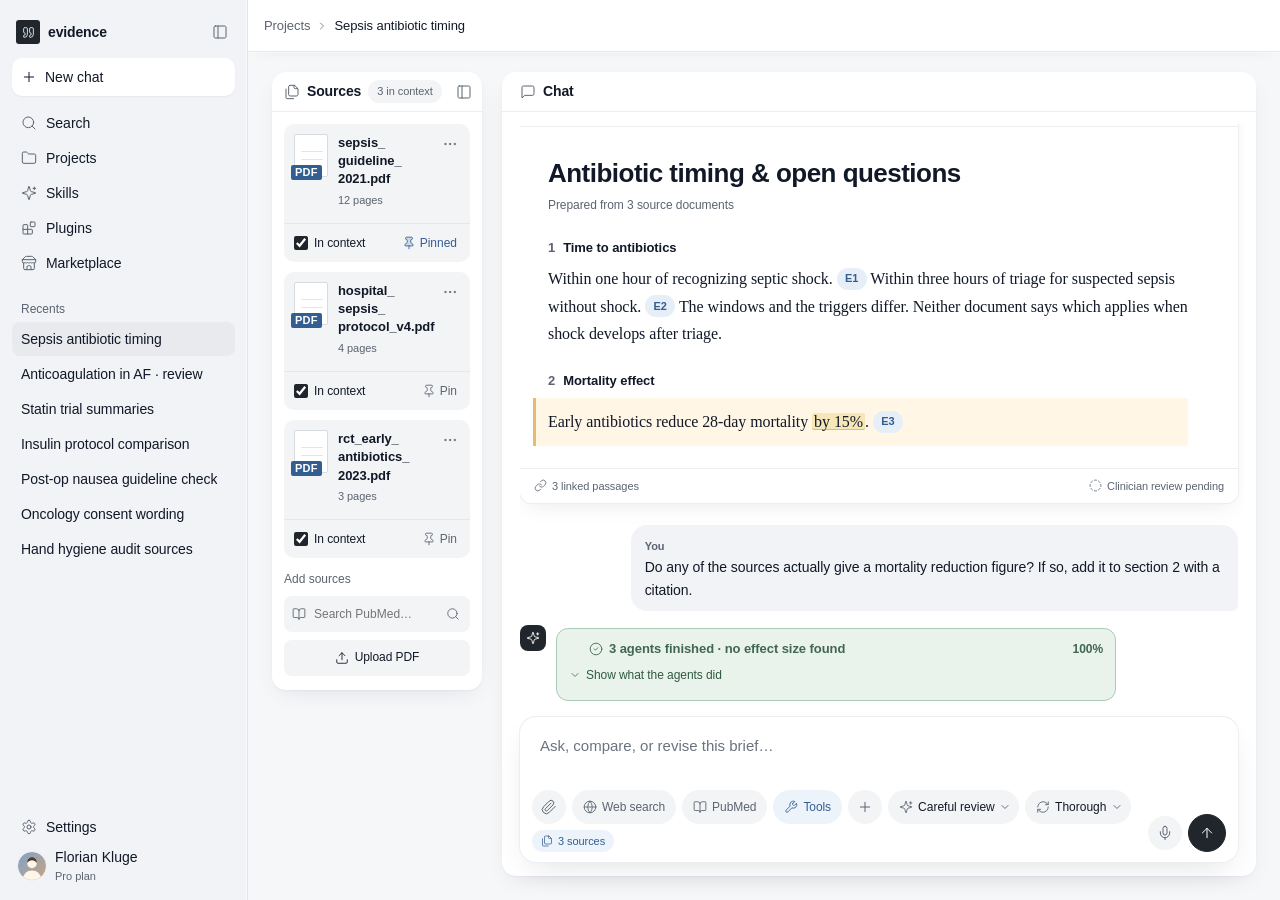
==== commit e959b463: "refined" ====
--- a/index.html
+++ b/index.html
@@ -410,8 +410,8 @@
             <label class="tog"><input type="checkbox"><svg class="icon icon--sm" aria-hidden="true"><use href="#i-book"/></svg>PubMed</label>
             <label class="tog"><input type="checkbox" checked><svg class="icon icon--sm" aria-hidden="true"><use href="#i-wrench"/></svg>Tools</label>
             <button type="button" class="tool-btn" aria-label="Add tools or sources" title="Add tools or sources"><svg class="icon" aria-hidden="true"><use href="#i-plus"/></svg></button>
-            <label class="sel"><span class="sr-only">Mode</span><svg class="icon icon--sm" aria-hidden="true"><use href="#i-sparkles"/></svg><select><option>Balanced</option><option>Careful</option><option>Quick</option></select></label>
-            <label class="sel"><span class="sr-only">Speed</span><svg class="icon icon--sm" aria-hidden="true"><use href="#i-refresh"/></svg><select><option>Standard</option><option>Fast</option><option>Thorough</option></select></label>
+            <label class="sel"><span class="sr-only">Mode</span><svg class="icon icon--sm" aria-hidden="true"><use href="#i-sparkles"/></svg><select><option>Careful review</option><option>Balanced</option><option>Quick draft</option></select></label>
+            <label class="sel"><span class="sr-only">Speed</span><svg class="icon icon--sm" aria-hidden="true"><use href="#i-refresh"/></svg><select><option>Thorough</option><option>Fast</option></select></label>
             <span class="chip chip--source" id="composer-sources"><svg class="icon icon--xs" aria-hidden="true"><use href="#i-files"/></svg>3 sources</span>
             </div>
             <div class="composer__end">
@@ -505,17 +505,17 @@
       </div>
       <ul class="skills">
         <li class="skill">
-          <div class="skill__head"><span class="wf-icon" aria-hidden="true"><svg class="icon"><use href="#i-workflow"/></svg></span><div><div class="skill__name">Guideline comparison</div><div class="skill__by">evidence · verified</div></div></div>
+          <div class="skill__head"><span class="wf-icon" aria-hidden="true"><svg class="icon"><use href="#i-workflow"/></svg></span><div><div class="skill__name">Guideline comparison</div><div class="skill__by">evidence</div></div></div>
           <p class="skill__desc">Compare a guideline with local protocols and trials. Exact windows and criteria, cited.</p>
           <div class="skill__foot"><span class="chip">Clinical</span><span class="chip chip--count"><svg class="icon icon--xs" aria-hidden="true"><use href="#i-check"/></svg>Installed</span></div>
         </li>
         <li class="skill">
-          <div class="skill__head"><span class="wf-icon" aria-hidden="true"><svg class="icon"><use href="#i-workflow"/></svg></span><div><div class="skill__name">Dose extractor</div><div class="skill__by">evidence · verified</div></div></div>
+          <div class="skill__head"><span class="wf-icon" aria-hidden="true"><svg class="icon"><use href="#i-workflow"/></svg></span><div><div class="skill__name">Dose extractor</div><div class="skill__by">evidence</div></div></div>
           <p class="skill__desc">Lists every dose, route, and timing window across all sources in context.</p>
           <div class="skill__foot"><span class="chip">Clinical</span><button type="button" class="btn btn--sm"><svg class="icon icon--sm" aria-hidden="true"><use href="#i-download"/></svg>Install</button></div>
         </li>
         <li class="skill">
-          <div class="skill__head"><span class="wf-icon" aria-hidden="true"><svg class="icon"><use href="#i-workflow"/></svg></span><div><div class="skill__name">Citation checker</div><div class="skill__by">evidence · verified</div></div></div>
+          <div class="skill__head"><span class="wf-icon" aria-hidden="true"><svg class="icon"><use href="#i-workflow"/></svg></span><div><div class="skill__name">Citation checker</div><div class="skill__by">evidence</div></div></div>
           <p class="skill__desc">Rechecks every citation in a brief against the current source version.</p>
           <div class="skill__foot"><span class="chip">Review</span><span class="chip chip--count"><svg class="icon icon--xs" aria-hidden="true"><use href="#i-check"/></svg>Installed</span></div>
         </li>
@@ -572,6 +572,7 @@
     toBottom(true);
   }
   function toBottom(smooth) { thread.scrollTo({ top: thread.scrollHeight, behavior: smooth ? 'smooth' : 'auto' }); }
+  if (window.innerWidth >= 1200) document.querySelector('.docfold').open = true;
   toBottom(false);
   // ---- helpers for citation state
   function tipNote(cite, text) {
--- a/styles.css
+++ b/styles.css
@@ -589,9 +589,9 @@
 .agent__status::after { content: "reading"; animation: status-1 14s steps(1, end) forwards; }
 .agent--2 .agent__status::after { animation-name: status-2; }
 .agent--3 .agent__status::after { animation-name: status-3; }
-@keyframes status-1 { 0% { content: "reading"; } 50% { content: "found §8"; } 70% { content: "comparing"; } 86% { content: "done · no deadline"; } 100% { content: "done · no deadline"; } }
-@keyframes status-2 { 0% { content: "reading"; } 30% { content: "found §2"; } 45% { content: "comparing"; } 57% { content: "done · no deadline"; } 100% { content: "done · no deadline"; } }
-@keyframes status-3 { 0% { content: "reading"; } 25% { content: "found §4"; } 43% { content: "done · no deadline"; } 100% { content: "done · no deadline"; } }
+@keyframes status-1 { 0% { content: "reading"; } 50% { content: "found Rec. 12"; } 70% { content: "comparing"; } 86% { content: "done · no effect size"; } 100% { content: "done · no effect size"; } }
+@keyframes status-2 { 0% { content: "reading"; } 30% { content: "found §3"; } 45% { content: "comparing"; } 57% { content: "done · no effect size"; } 100% { content: "done · no effect size"; } }
+@keyframes status-3 { 0% { content: "reading"; } 25% { content: "found Results"; } 43% { content: "done · no effect size"; } 100% { content: "done · no effect size"; } }
 .agent__task { display: flex; flex-wrap: wrap; align-items: center; gap: 6px; font-size: 11px; color: var(--text-muted); }
 .agent__task .chip { padding: 0 6px; white-space: normal; overflow-wrap: anywhere; }
 .agent__num { font-weight: 600; color: var(--text); font-variant-numeric: tabular-nums; }
@@ -931,6 +931,145 @@
 .src-add__field, .market__search { border-radius: 6px; }
 .sb-avatar { box-shadow: 0 0 0 1px var(--border); }
 
+/* ---- modern pass 2: tonal surfaces, fewer lines, pill chips, larger type, more air ---- */
+:root { --text: #111827; --text-muted: #6b7280; --border: #eceef1; --workspace-bg: #f6f7f9; }
+body { font-size: 14px; }
+.icon { stroke-width: 1.5; }
+.topbar { border-bottom: 0; height: 52px; }
+.crumbs { font-size: 13px; }
+.sidebar { background: #f6f7f9; border-right: 0; padding: 14px 12px; }
+.sb-new { border: 0; background: #fff; box-shadow: var(--elev-1); border-radius: 10px; min-height: 38px; font-size: 14px; }
+.sb-item, .sb-chat { min-height: 34px; border-radius: 8px; font-size: 14px; }
+.sb-chat.is-active { background: #e8eaee; }
+.sb-section { margin-top: 20px; font-size: 12px; color: #9ca3af; }
+.sidebar__bottom { border-top: 0; }
+.sb-account__name { font-size: 14px; }
+
+/* panels: white, no border, one soft shadow; headers are spacing, not lines */
+.workspace { gap: 20px; padding: 20px 24px 24px; }
+.column--sources { border: 0; border-radius: 14px; box-shadow: var(--elev-2); padding: 12px 12px 14px; }
+.chat { border: 0; border-radius: 14px; box-shadow: var(--elev-2); padding: 18px 18px 14px; }
+.src-bar, .chat__bar { border-bottom: 0; height: 40px; margin-bottom: 8px; }
+.src-bar { margin: -12px -12px 8px; padding: 0 12px; }
+.chat__bar { margin: -18px -18px 8px; padding: 0 18px; }
+.col-head h2, .col-head h3 { font-size: 14px; font-weight: 600; letter-spacing: -.01em; }
+
+/* source cards: tonal, borderless; lift to white on hover */
+.source-card { border: 0; border-radius: 10px; background: #f3f4f6; box-shadow: none; }
+.source-card:hover { background: #fff; box-shadow: var(--elev-2); }
+.source-card--selected { background: var(--source-bg); box-shadow: 0 0 0 1px var(--source-edge); }
+.source-card__foot { border-top: 1px solid rgba(17, 24, 39, .06); }
+.source-card__name { font-size: 13px; }
+.thumb { border-color: #d7dbe0; }
+.src-add { border-top: 0; margin-top: 8px; padding-top: 4px; }
+.src-add__field { border: 0; background: #f3f4f6; border-radius: 8px; min-height: 36px; }
+.src-add__upload { border: 0; background: #f3f4f6 !important; box-shadow: none !important; border-radius: 8px; min-height: 36px; }
+.src-add__upload:hover { background: #e9ebef !important; }
+
+/* chat contents */
+.msg__bubble { background: #f1f3f6; border-radius: 16px; border-bottom-right-radius: 6px; padding: 10px 14px; }
+.msg__bubble .msg__name { color: var(--text-muted); }
+.msg__bubble .msg__text { color: var(--text); }
+.msg__text { font-size: 14px; line-height: 1.6; }
+.msg__who--ai, .empty__mark, .agent__mark { border-radius: 8px; }
+.docfold { border: 0; border-radius: 12px; background: #f9fafb; box-shadow: none; }
+.docfold__summary { padding: 12px 14px; }
+.docfold[open] { background: #fff; box-shadow: 0 0 0 1px var(--border), var(--elev-2); }
+.docfold[open] .docfold__summary { border-bottom-color: var(--border); }
+.docfold__title { font-size: 14px; }
+.docfold__excerpt { font-size: 13px; }
+.docfold .paper { border-radius: 0 0 12px 12px; }
+.fmt-bar { background: #fff; border-bottom: 1px solid var(--border); }
+.activity { border: 0; background: #f9fafb; border-radius: 12px; }
+.agent { border: 0; border-radius: 10px; }
+.activity__bar { background: #e5e7eb; }
+.composer { border: 0; border-radius: 16px; padding: 12px 12px 10px; box-shadow: 0 0 0 1px var(--border), 0 12px 32px -12px rgba(16, 24, 40, .16); }
+.composer:focus-within { box-shadow: 0 0 0 2px #c7d7ec, 0 12px 32px -12px rgba(16, 24, 40, .16); }
+.composer textarea { font-size: 15px; padding: 6px 8px; }
+.tool-btn, .tog, .sel { border: 0; background-color: #f3f4f6; box-shadow: none; border-radius: 999px; }
+.tool-btn { width: 34px; height: 34px; }
+.tog, .sel { min-height: 34px; padding-left: 11px; padding-right: 11px; }
+.sel { padding-right: 24px; background-position: right 8px center; }
+.tool-btn:hover, .tog:hover, .sel:hover { background-color: #e9ebef; box-shadow: none; }
+.tog:has(input:checked) { background-color: var(--source-bg); border: 0; }
+.btn--send { border-radius: 999px; width: 38px; min-height: 38px; }
+
+/* chips and citations as pills */
+.chip { border: 0; border-radius: 999px; padding: 3px 9px; background: #f3f4f6; }
+.chip--source { background: var(--source-bg); }
+.chip--count { background: #f3f4f6; }
+.chip--stale { background: var(--attention-bg); }
+.cite { border: 0; border-radius: 999px; min-width: 28px; height: 20px; padding: 0 7px; background: #e6eef8; }
+.cite:hover { background: #d9e6f5; }
+.cite--stale { background: var(--attention-bg); color: var(--attention-text); box-shadow: inset 0 0 0 1px var(--attention-edge); border: 0; }
+.cite--removed { background: var(--remove-bg); box-shadow: inset 0 0 0 1px #e3c4c0; border: 0; }
+.badge-draft { border: 0; background: #f3f4f6; border-radius: 999px; padding: 2px 8px; }
+.badge-draft--changed { background: var(--attention-bg); }
+.status { border-radius: 999px; }
+
+/* secondary buttons: ghost on tone, primary stays solid */
+.btn:not(.btn--primary):not(.btn--send):not(.btn--ghost):not(.btn--dashed) { border: 0; background-color: #f3f4f6; box-shadow: none; border-radius: 8px; }
+.btn:not(.btn--primary):not(.btn--send):not(.btn--ghost):not(.btn--dashed):hover { background-color: #e9ebef; box-shadow: none; }
+.btn--primary { border-radius: 8px; }
+.btn--dashed { border-radius: 8px; }
+.menu { border: 0; box-shadow: 0 0 0 1px var(--border), var(--elev-3); border-radius: 10px; padding: 6px; }
+.menu a, .menu button { border-radius: 6px; font-size: 13px; }
+.tip { border-radius: 10px; }
+.modal__panel { border: 0; border-radius: 16px; }
+.modal__head { border-bottom-color: var(--border); }
+.skill { border: 0; background: #f9fafb; border-radius: 12px; }
+.skill:hover { background: #fff; box-shadow: var(--elev-2); }
+.market__search { border: 0; background: #f3f4f6; border-radius: 999px; }
+.empty__title { font-size: 22px; }
+.doc h2, .doc h1 { font-size: 26px; }
+.doc p { font-size: 16px; line-height: 1.7; }
+.paper__footer { border-top-color: var(--border); }
+
+/* separation: sidebar and top bar read as distinct surfaces */
+.sidebar { background: #f1f3f6; border-right: 1px solid #e2e5ea; box-shadow: inset -1px 0 0 rgba(255, 255, 255, .5); }
+.topbar { border-bottom: 1px solid #e6e8ec; box-shadow: 0 1px 0 rgba(255, 255, 255, .6), 0 4px 16px -8px rgba(16, 24, 40, .10); position: relative; z-index: 3; }
+.src-bar, .chat__bar { border-bottom: 1px solid var(--border); margin-bottom: 12px; }
+
+/* ---- audit pass (visual): contrast, reading width, flatter rows, targets, calmer motion ---- */
+:root { --text-muted: #5b6470; }
+.sb-section { color: #5b6470; }
+.composer textarea::placeholder { color: #6b7280; }
+.src-add__field, .market__search { color: #5b6470; }
+/* thread content spans the card; long lines are limited inside the message text instead */
+.msg__text, .msg__bubble { max-width: 78ch; }
+/* agent lanes as rows, not cards inside a card */
+.agent { background: transparent; padding: 7px 2px; border-radius: 0; border-bottom: 1px solid var(--border); }
+.agent:last-child { border-bottom: 0; }
+.agent[role="button"]:hover { background: rgba(17, 24, 39, .04); box-shadow: none; border-radius: 6px; }
+.agents { gap: 0; }
+.agents--final .agent { background: transparent; }
+/* calmer working indicator: one spinner instead of pulsing dots and a glowing mark */
+.working__dots { display: none; }
+.activity__head::before { content: ""; width: 12px; height: 12px; flex-shrink: 0; border-radius: 50%; border: 2px solid #d1d5db; border-top-color: var(--source-text); animation: spin .9s linear infinite, fade-out .3s ease 14s forwards; }
+.working__dots--live { display: inline-flex; }
+.working__dots--live i { animation: none; opacity: .6; }
+.msg--working .msg__who, .msg--working:has(.working__dots--live) .msg__who { animation: none; }
+.modal__backdrop { backdrop-filter: none; background: rgba(16, 24, 40, .45); }
+/* larger targets for the small inline controls */
+.cite { height: 22px; min-width: 30px; }
+.card-menu > summary, .msg-menu > summary { width: 28px; height: 28px; }
+@media (max-width: 900px) {
+  .composer__tools .sel:last-of-type, .composer__tools .tool-btn[aria-label="Add tools or sources"] { display: none; }
+}
+@media (max-width: 620px) {
+  .cite { height: 26px; min-width: 34px; }
+}
+
+/* activity card: visibly a surface, running and finished */
+.activity { background: #f1f4f8; border: 1px solid #dfe5ec; box-shadow: var(--elev-1); }
+.agent { border-bottom-color: #e2e7ee; }
+@keyframes activity-done {
+  0% { border-color: #dfe5ec; box-shadow: 0 0 0 0 rgba(66, 103, 81, .35); }
+  40% { border-color: #9fc2ab; box-shadow: 0 0 0 8px rgba(66, 103, 81, 0); }
+  100% { border-color: #a9cbb5; background: #e9f3ec; box-shadow: 0 0 0 0 rgba(66, 103, 81, 0); }
+}
+.activity__more summary { color: #2f5a3f; }
+
 /* states page */
 .page-intro { padding: 20px 16px 0; max-width: 1400px; margin: 0 auto; }
 .page-intro p { max-width: 640px; color: var(--text-muted); font-size: 13px; }
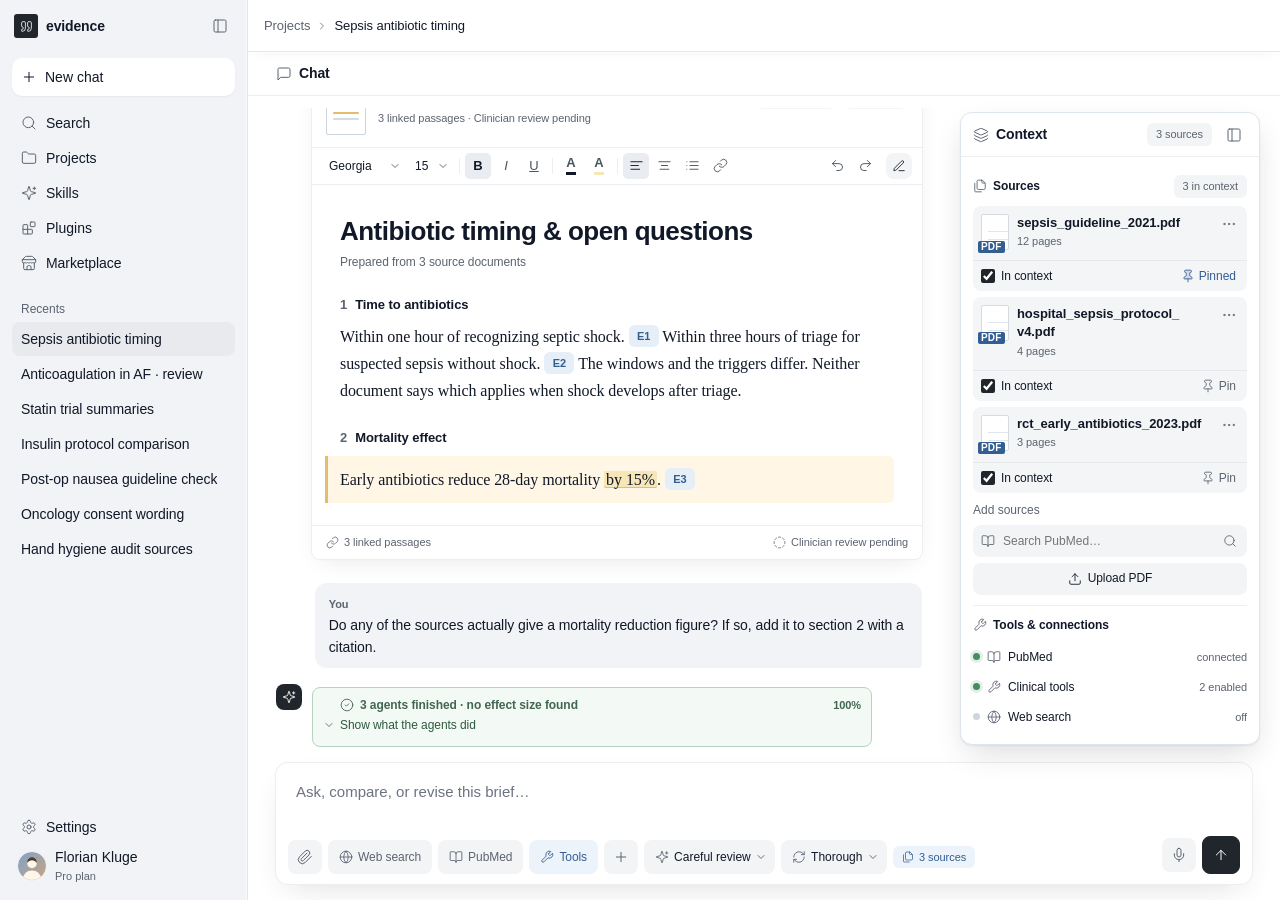
==== commit 51913453: "move context to the right" ====
--- a/index.html
+++ b/index.html
@@ -61,6 +61,7 @@
 <symbol id="i-search" viewBox="0 0 24 24"><circle cx="11" cy="11" r="8"/><path d="m21 21-4.3-4.3"/></symbol>
 <symbol id="i-store" viewBox="0 0 24 24"><path d="m2 7 4.41-4.41A2 2 0 0 1 7.83 2h8.34a2 2 0 0 1 1.42.59L22 7"/><path d="M4 12v8a2 2 0 0 0 2 2h12a2 2 0 0 0 2-2v-8"/><path d="M15 22v-4a2 2 0 0 0-2-2h-2a2 2 0 0 0-2 2v4"/><path d="M2 7h20"/><path d="M22 7v3a2 2 0 0 1-2 2 2.7 2.7 0 0 1-1.59-.63.7.7 0 0 0-.82 0A2.7 2.7 0 0 1 16 12a2.7 2.7 0 0 1-1.59-.63.7.7 0 0 0-.82 0A2.7 2.7 0 0 1 12 12a2.7 2.7 0 0 1-1.59-.63.7.7 0 0 0-.82 0A2.7 2.7 0 0 1 8 12a2.7 2.7 0 0 1-1.59-.63.7.7 0 0 0-.82 0A2.7 2.7 0 0 1 4 12a2 2 0 0 1-2-2V7"/></symbol>
 <symbol id="i-download" viewBox="0 0 24 24"><path d="M12 15V3"/><path d="M21 15v4a2 2 0 0 1-2 2H5a2 2 0 0 1-2-2v-4"/><path d="m7 10 5 5 5-5"/></symbol>
+<symbol id="i-layers" viewBox="0 0 24 24"><path d="M12.83 2.18a2 2 0 0 0-1.66 0L2.6 6.08a1 1 0 0 0 0 1.83l8.58 3.91a2 2 0 0 0 1.66 0l8.58-3.9a1 1 0 0 0 0-1.83z"/><path d="M2 12a1 1 0 0 0 .58.91l8.6 3.91a2 2 0 0 0 1.65 0l8.58-3.9A1 1 0 0 0 22 12"/><path d="M2 17a1 1 0 0 0 .58.91l8.6 3.91a2 2 0 0 0 1.65 0l8.58-3.9A1 1 0 0 0 22 17"/></symbol>
 </defs></svg>
 
 <input type="checkbox" id="sb-toggle" class="sr-only">
@@ -111,15 +112,17 @@
 
     <!-- sources -->
     <input type="checkbox" id="src-toggle" class="sr-only">
-    <aside class="column column--sources" aria-labelledby="sources-heading">
+    <aside class="column column--sources inspector" aria-labelledby="sources-heading">
       <div class="col-head src-bar">
-        <svg class="icon" aria-hidden="true"><use href="#i-files"/></svg>
-        <h2 id="sources-heading"><span class="src-label">Sources</span></h2>
-        <span class="chip chip--count src-label">3 in context</span>
-        <label class="sb-btn src-toggle" for="src-toggle" title="Collapse sources"><svg class="icon" aria-hidden="true"><use href="#i-panel-left"/></svg><span class="sr-only">Collapse sources</span></label>
+        <svg class="icon" aria-hidden="true"><use href="#i-layers"/></svg>
+        <h2 id="sources-heading"><span class="src-label">Context</span></h2>
+        <span class="chip chip--count src-label">3 sources</span>
+        <label class="sb-btn src-toggle" for="src-toggle" title="Collapse context panel"><svg class="icon" aria-hidden="true"><use href="#i-panel-left"/></svg><span class="sr-only">Collapse context panel</span></label>
       </div>
-      <div class="src-rail" aria-hidden="true"><span class="src-rail__label">Sources</span><span class="chip chip--count">3</span></div>
-
+      <div class="src-rail" aria-hidden="true"><span class="src-rail__label">Context</span><span class="chip chip--count">3</span></div>
+
+      <section class="ctx" aria-labelledby="ctx-sources">
+        <h3 class="ctx__title src-label" id="ctx-sources"><svg class="icon icon--sm" aria-hidden="true"><use href="#i-files"/></svg>Sources <span class="chip chip--count">3 in context</span></h3>
       <ul class="source-list">
         <li class="source-card" id="src-guideline">
           <details class="card-menu">
@@ -199,6 +202,16 @@
         <label class="src-add__field"><svg class="icon icon--sm" aria-hidden="true"><use href="#i-book"/></svg><span class="sr-only">Search PubMed</span><input type="search" placeholder="Search PubMed…"><button type="button" class="src-add__go" aria-label="Search PubMed"><svg class="icon icon--sm" aria-hidden="true"><use href="#i-search"/></svg></button></label>
         <label class="btn src-add__upload"><input type="file" class="sr-only" accept="application/pdf"><svg class="icon icon--sm" aria-hidden="true"><use href="#i-upload"/></svg>Upload PDF</label>
       </div>
+      </section>
+
+      <section class="ctx src-label" aria-labelledby="ctx-tools">
+        <h3 class="ctx__title" id="ctx-tools"><svg class="icon icon--sm" aria-hidden="true"><use href="#i-wrench"/></svg>Tools &amp; connections</h3>
+        <ul class="conn">
+          <li class="conn__item"><span class="conn__dot conn__dot--on" aria-hidden="true"></span><svg class="icon icon--sm" aria-hidden="true"><use href="#i-book"/></svg><span class="conn__name">PubMed</span><span class="conn__state">connected</span></li>
+          <li class="conn__item"><span class="conn__dot conn__dot--on" aria-hidden="true"></span><svg class="icon icon--sm" aria-hidden="true"><use href="#i-wrench"/></svg><span class="conn__name">Clinical tools</span><span class="conn__state">2 enabled</span></li>
+          <li class="conn__item"><span class="conn__dot" aria-hidden="true"></span><svg class="icon icon--sm" aria-hidden="true"><use href="#i-globe"/></svg><span class="conn__name">Web search</span><span class="conn__state">off</span></li>
+        </ul>
+      </section>
     </aside>
 
     <!-- working document and chat -->
@@ -430,7 +443,7 @@
 
 <div class="modal" id="doc-modal" role="dialog" aria-modal="true" aria-labelledby="modal-title">
   <a class="modal__backdrop" href="#_" aria-label="Close"></a>
-  <div class="modal__panel">
+  <div class="modal__panel" tabindex="-1">
     <div class="modal__head">
       <svg class="icon" aria-hidden="true"><use href="#i-file-pen"/></svg>
       <span id="modal-title" class="modal__title">Clinical brief</span>
@@ -484,7 +497,7 @@
 </div>
 <div class="modal" id="marketplace" role="dialog" aria-modal="true" aria-labelledby="market-title">
   <a class="modal__backdrop" href="#_" aria-label="Close"></a>
-  <div class="modal__panel modal__panel--wide">
+  <div class="modal__panel modal__panel--wide" tabindex="-1">
     <div class="modal__head">
       <svg class="icon" aria-hidden="true"><use href="#i-store"/></svg>
       <span id="market-title" class="modal__title">Skill marketplace</span>
@@ -549,6 +562,7 @@
   </div>
 </div>
 
+<div class="toast" id="toast" role="status" aria-live="polite" hidden></div>
 <script>
 // prototype only: echoes typed messages, streams the scripted answer, and simulates source changes; nothing is sent anywhere
 (function () {
@@ -573,6 +587,7 @@
   }
   function toBottom(smooth) { thread.scrollTo({ top: thread.scrollHeight, behavior: smooth ? 'smooth' : 'auto' }); }
   if (window.innerWidth >= 1200) document.querySelector('.docfold').open = true;
+  if (window.innerWidth <= 900) document.getElementById('src-toggle').checked = true; // context panel starts as a rail on small screens
   toBottom(false);
   // ---- helpers for citation state
   function tipNote(cite, text) {
@@ -715,6 +730,78 @@
     statuses = ['Reading your message', 'Checking your sources', 'Drafting a reply'];
     input.value = ''; input.focus();
   });
+  // ---- evidence cards: click, Enter, or Space pins a card open; click elsewhere or Escape releases it
+  function unpin() { document.querySelectorAll('.has-tip.is-pinned').forEach(function (el) { el.classList.remove('is-pinned'); }); }
+  document.addEventListener('click', function (e) {
+    var t = e.target.closest('.has-tip');
+    if (!t) { if (!e.target.closest('.tip')) unpin(); return; }
+    if (e.target.closest('.tip')) return;
+    e.preventDefault();
+    var was = t.classList.contains('is-pinned'); unpin();
+    if (!was) { t.classList.add('is-pinned'); var href = t.getAttribute('href'); if (href && href.charAt(0) === '#') flashCard(href.slice(1)); }
+  });
+  document.addEventListener('keydown', function (e) {
+    var t = e.target.closest && e.target.closest('.has-tip');
+    if (t && (e.key === 'Enter' || e.key === ' ')) { e.preventDefault(); t.click(); }
+  });
+
+  // ---- dialogs: Escape closes, focus moves in on open and back on close, Tab stays inside
+  var opener = null;
+  document.addEventListener('click', function (e) { var a = e.target.closest('a[href="#doc-modal"], a[href="#marketplace"]'); if (a) opener = a; });
+  function openDialog() {
+    var m = document.querySelector('.modal:target'); if (!m) return;
+    if (!opener || opener === document.body) opener = document.activeElement;
+    var panel = m.querySelector('.modal__panel'); panel.focus();
+  }
+  function closeDialog() {
+    if (!document.querySelector('.modal:target')) return;
+    location.replace('#_'); // clears :target without adding a history entry; no element has this id, so nothing scrolls
+    if (opener && opener.focus) opener.focus();
+    opener = null;
+  }
+  window.addEventListener('hashchange', openDialog); openDialog();
+  document.addEventListener('click', function (e) { if (e.target.closest('.modal__backdrop, .modal a[href="#_"]')) { e.preventDefault(); closeDialog(); } });
+  document.addEventListener('keydown', function (e) {
+    if (e.key === 'Escape') {
+      if (document.querySelector('.modal:target')) { closeDialog(); return; }
+      var open = document.querySelector('.card-menu[open], .msg-menu[open]');
+      if (open) { open.removeAttribute('open'); open.querySelector('summary').focus(); return; }
+      unpin();
+    }
+    if (e.key === 'Tab') {
+      var m = document.querySelector('.modal:target'); if (!m) return;
+      var f = m.querySelectorAll('a[href], button, input, select, textarea, [tabindex="-1"]');
+      var first = f[0], last = f[f.length - 1];
+      if (e.shiftKey && (document.activeElement === first || document.activeElement === m.querySelector('.modal__panel'))) { e.preventDefault(); last.focus(); }
+      else if (!e.shiftKey && document.activeElement === last) { e.preventDefault(); first.focus(); }
+    }
+  });
+  // menus close when clicking elsewhere
+  document.addEventListener('click', function (e) {
+    document.querySelectorAll('.card-menu[open], .msg-menu[open]').forEach(function (d) { if (!d.contains(e.target)) d.removeAttribute('open'); });
+  });
+
+  // ---- inert controls say so instead of doing nothing
+  var toast = document.getElementById('toast'), toastTimer;
+  function notify(text) {
+    toast.textContent = text; toast.hidden = false; toast.classList.add('is-in');
+    clearTimeout(toastTimer); toastTimer = setTimeout(function () { toast.classList.remove('is-in'); toast.hidden = true; }, 2600);
+  }
+  var inert = [
+    ['.sb-item:not([href])', 'Navigation'], ['.sb-account', 'Account'], ['.pin-btn', 'Pin'], ['.menu button:not([data-action]):not(.menu__danger)', 'Rename'],
+    ['.msg-menu button[data-action="branch"]', 'Branch into new chat'], ['.msg-menu button[data-action="regenerate"]', 'Regenerate'],
+    ['.fmt-btn, .fmt-edit', 'Formatting'], ['.tool-btn[aria-label="Voice input"]', 'Voice input'], ['.tool-btn[aria-label="Add tools or sources"]', 'Add tools or sources'],
+    ['.src-add__go', 'PubMed search'], ['.skill .btn', 'Install'], ['.btn--dashed', 'Add custom skill'], ['.sb-btn[title="Collapse sidebar"]', null]
+  ];
+  inert.forEach(function (pair) {
+    document.querySelectorAll(pair[0]).forEach(function (el) {
+      if (!pair[1]) return;
+      el.classList.add('is-proto'); el.title = 'Not wired in this prototype';
+      el.addEventListener('click', function () { notify(pair[1] + ' is not wired in this prototype.'); });
+    });
+  });
+  document.querySelectorAll('input[type="file"]').forEach(function (f) { f.addEventListener('change', function () { notify('Uploads are not processed in this prototype.'); f.value = ''; }); });
+  document.querySelector('.src-add__field input').addEventListener('keydown', function (e) { if (e.key === 'Enter') { e.preventDefault(); notify('PubMed search is not wired in this prototype.'); } });
   send.addEventListener('click', submit);
   input.addEventListener('keydown', function (e) { if (e.key === 'Enter' && !e.shiftKey) { e.preventDefault(); submit(); } });
 })();
--- a/styles.css
+++ b/styles.css
@@ -80,8 +80,6 @@
 .btn--primary { background: var(--primary); border-color: var(--primary); color: #fff; }
 .btn--primary:hover { background: #2d353d; }
 .btn--sm { min-height: 26px; padding: 3px 8px; font-size: 12px; }
-.btn--icon { width: 30px; padding: 0; }
-.btn--danger { color: var(--remove-text); }
 .btn--ghost { border-color: transparent; background: transparent; }
 .btn--dashed { border-style: dashed; border-color: #b9a9dc; background: #f8f6fc; color: #5b4b8a; }
 .btn--dashed:hover { background: #f1eef8; }
@@ -94,9 +92,7 @@
 }
 .chip--source { background: var(--source-bg); color: var(--source-text); border-color: #c6d6e8; }
 .chip--source:hover { background: #e2ecf7; }
-.chip--wrap { white-space: normal; }
 .chip--count { color: var(--text-muted); background: #f1f3f6; border-color: transparent; font-weight: 500; }
-.chip--excluded { color: var(--text-muted); background: #eef0f3; border-color: transparent; }
 .badge-draft {
   display: inline-block; padding: 1px 6px; border: 1px solid var(--border); border-radius: 3px;
   font-size: 11px; font-weight: 600; letter-spacing: .06em; color: var(--text-muted); line-height: 1.5;
@@ -114,23 +110,8 @@
 .cite:hover { background: #e0ebf7; }
 .cite.is-selected, .cite[aria-current="true"] { background: var(--source-text); border-color: var(--source-text); color: #fff; }
 .cite--stale { border-style: dashed; border-color: var(--attention-edge); background: var(--attention-bg); color: var(--attention-text); }
-.cite--out { border-style: dashed; color: var(--text-muted); background: #f1f3f6; border-color: #cfd6dd; }
 .cite--removed { color: var(--remove-text); background: var(--remove-bg); border-color: #e3c4c0; text-decoration: line-through; }
 p .cite { margin-left: 4px; }
-
-/* status labels */
-.status {
-  display: inline-flex; align-items: center; gap: 6px;
-  padding: 4px 8px; border-radius: 3px;
-  font-size: 12px; font-weight: 600; line-height: 1.4;
-  color: var(--text-muted); background: #f1f3f6;
-}
-.status--supported { color: var(--supported-text); background: var(--supported-bg); }
-.status--partial, .status--recheck { color: var(--attention-text); background: var(--attention-bg); }
-.status--manual { color: var(--text-muted); background: #f1f3f6; }
-.status--removed { color: var(--remove-text); background: var(--remove-bg); }
-.status--out { color: var(--text-muted); background: #eef0f3; }
-.status--pending { color: var(--text-muted); background: transparent; padding: 0; font-weight: 500; }
 
 /* app shell with collapsible sidebar (css only, toggled by #sb-toggle) */
 .app { display: flex; height: 100vh; }
@@ -201,7 +182,6 @@
 .crumbs a:hover { text-decoration: underline; }
 .crumbs .icon { width: 12px; height: 12px; }
 .crumbs .current { color: var(--text); font-weight: 500; white-space: nowrap; overflow: hidden; text-overflow: ellipsis; }
-
 
 /* work area */
 .work-area {
@@ -266,10 +246,6 @@
   box-shadow: var(--shadow-card);
 }
 .source-card:has(.card-menu[open]) { z-index: 30; }
-.source-card--selected { background: var(--source-bg); border-color: var(--source-edge); box-shadow: 0 0 0 1px var(--source-edge), var(--shadow-card); }
-.source-card--excluded { background: #f4f5f7; border-color: var(--border); box-shadow: none; }
-.source-card--excluded .source-card__name { color: var(--text-muted); }
-.source-card--excluded .thumb { opacity: .7; }
 .source-card--ghost { border-style: dashed; background: transparent; box-shadow: none; }
 .source-card__body { display: flex; gap: 10px; padding: 10px 34px 10px 10px; }
 .thumb {
@@ -297,7 +273,6 @@
   display: flex; align-items: center; justify-content: space-between; gap: 6px;
   padding: 6px 6px 6px 10px; border-top: 1px solid var(--border);
 }
-.source-card--selected .source-card__foot { border-top-color: #cfdcea; }
 .check { display: inline-flex; align-items: center; gap: 6px; min-height: 26px; font-size: 12px; cursor: pointer; }
 .check input { margin: 0; width: 14px; height: 14px; accent-color: var(--primary); }
 .pin-btn {
@@ -333,22 +308,6 @@
 .menu .menu__danger { color: var(--remove-text); }
 .menu .menu__danger:hover { background: var(--remove-bg); }
 .menu hr { margin: 4px 0; border: 0; border-top: 1px solid var(--border); }
-.menu__hint { padding: 4px 9px 6px; font-size: 11px; color: var(--text-muted); white-space: normal; }
-.menu--static { position: static; margin-top: 8px; display: inline-block; }
-
-/* inline forms near a card */
-.card-form {
-  margin-top: 8px; padding: 10px;
-  background: var(--surface); border: 1px solid var(--border); border-radius: 4px;
-  box-shadow: var(--shadow-card);
-}
-.card-form label { display: block; font-size: 11px; font-weight: 600; color: var(--text-muted); margin-bottom: 4px; }
-.card-form input[type="text"], .card-form input[type="file"] {
-  display: block; width: 100%; min-height: 32px; padding: 5px 8px;
-  border: 1px solid var(--border); border-radius: 3px; background: #fff; font-size: 13px;
-}
-.card-form__actions { display: flex; flex-wrap: wrap; gap: 6px; margin-top: 8px; }
-.card-form__note { margin-top: 6px; font-size: 11px; color: var(--text-muted); }
 
 /* working document paper */
 .paper {
@@ -356,14 +315,6 @@
   background: var(--surface); border: 1px solid var(--border); border-radius: 5px;
   box-shadow: var(--shadow-paper);
 }
-.paper__toolbar {
-  display: flex; align-items: center; gap: 8px; flex-wrap: wrap;
-  padding: 8px 12px; border-bottom: 1px solid var(--border);
-  font-size: 12px; font-weight: 600;
-}
-.paper__toolbar .icon { color: var(--text-muted); }
-.paper__toolbar .spacer { flex: 1; }
-.paper__toolbar .btn--sm { font-weight: 500; }
 .fmt-bar {
   display: flex; align-items: center; flex-wrap: wrap; gap: 2px;
   padding: 5px 10px; border-bottom: 1px solid var(--border); background: #fafbfc;
@@ -394,7 +345,6 @@
 .fmt-color input { position: absolute; inset: 0; opacity: 0; width: 100%; height: 100%; cursor: pointer; }
 .paper__body { padding: 28px 36px 26px; }
 .doc { max-width: 640px; }
-.doc .kicker { font-family: var(--font-ui); font-size: 11px; font-weight: 600; letter-spacing: .08em; text-transform: uppercase; color: var(--text-muted); }
 .doc h2, .doc h1 { margin-top: 6px; font-size: 24px; font-weight: 600; letter-spacing: -.015em; line-height: 1.25; }
 .doc .prepared { margin-top: 6px; font: 12px/1.5 var(--font-ui); color: var(--text-muted); }
 .doc h3 { display: flex; align-items: baseline; gap: 8px; margin: 24px 0 8px; font-size: 13px; font-weight: 600; }
@@ -414,7 +364,6 @@
 }
 .doc .revised { background: #edf3fa; padding: 0 2px; border-radius: 2px; box-shadow: none; }
 .doc .stale-note { display: flex; align-items: center; gap: 6px; margin: 6px 0 0; font: 500 11px/1.5 var(--font-ui); color: var(--attention-text); }
-.doc .tag { display: inline-block; margin-top: 8px; font: 500 11px/1.5 var(--font-ui); color: var(--attention-text); }
 .paper__footer {
   display: flex; align-items: center; justify-content: space-between; gap: 10px; flex-wrap: wrap;
   padding: 9px 14px; border-top: 1px solid var(--border);
@@ -422,29 +371,6 @@
 }
 .paper__footer span { display: inline-flex; align-items: center; gap: 5px; }
 .paper__footer .icon { width: 13px; height: 13px; }
-.paper__footer .attention-text { color: var(--attention-text); }
-
-/* draft edit example */
-.edit-block { margin-top: 14px; padding: 12px; border: 1px solid var(--border); border-radius: 4px; background: #f9fafb; }
-.edit-block label { display: block; font-size: 11px; font-weight: 600; color: var(--text-muted); margin-bottom: 6px; }
-.edit-block textarea {
-  display: block; width: 100%; min-height: 84px; padding: 8px 10px; resize: vertical;
-  border: 1px solid var(--border); border-radius: 3px; background: #fff;
-  font: 15px/1.65 var(--font-doc); color: var(--text);
-}
-.edit-block .row { display: flex; flex-wrap: wrap; gap: 6px; align-items: center; margin-top: 8px; }
-.edit-block .note { font-size: 11px; color: var(--text-muted); }
-
-/* source page view (center pane) */
-.page-view { padding: 24px 32px 28px; }
-.page-view__meta { display: flex; flex-wrap: wrap; gap: 8px; align-items: center; margin-bottom: 14px; font-size: 11px; color: var(--text-muted); }
-.page { padding: 26px 30px; border: 1px solid var(--border); background: #fff; max-width: 560px; box-shadow: 0 1px 2px rgba(32,38,44,.05); }
-.page .kicker { font: 600 11px/1.5 var(--font-ui); letter-spacing: .06em; text-transform: uppercase; color: var(--text-muted); }
-.page h4 { margin: 10px 0 6px; font: 600 13px/1.4 var(--font-ui); }
-.page p { font: 14px/1.65 var(--font-doc); color: #3a4046; }
-.page p + p { margin-top: 8px; }
-.page .found { background: var(--passage-highlight); color: var(--text); box-shadow: inset 0 -1px 0 var(--attention-edge); }
-.page-view__foot { display: flex; align-items: center; gap: 10px; flex-wrap: wrap; margin-top: 12px; font-size: 11px; color: var(--text-muted); }
 
 /* chat */
 .chat {
@@ -506,18 +432,6 @@
 .msg__body { min-width: 0; flex: 1; padding-top: 3px; }
 .msg__name { font-size: 11px; font-weight: 600; color: var(--text-muted); margin-bottom: 3px; }
 .msg__text { font-size: 13px; line-height: 1.55; }
-.output-card {
-  text-decoration: none;
-  display: flex; align-items: center; gap: 10px;
-  margin-top: 10px; padding: 8px 10px; max-width: 420px;
-  border: 1px solid var(--border); border-radius: 5px;
-  background: #fafbfc; box-shadow: var(--shadow-card);
-}
-.output-card:hover { background: #f3f6f9; }
-.output-card__icon { display: grid; place-items: center; width: 30px; height: 30px; border: 1px solid var(--border); border-radius: 3px; background: #fff; color: var(--text-muted); }
-.output-card__title { font-size: 12px; font-weight: 600; }
-.output-card__meta { display: block; font-size: 11px; color: var(--text-muted); }
-.output-card .btn { margin-left: auto; }
 .working__dots { display: inline-flex; gap: 4px; align-items: center; height: 18px; overflow: hidden; animation: dots-out .3s ease 14s forwards; }
 .working { display: flex; align-items: center; gap: 10px; color: var(--text-muted); }
 .working__dots--live { animation: none; }
@@ -739,16 +653,11 @@
 }
 .btn--send:hover { background: #2d353d; }
 
-/* source card lights up when its citation is hovered, focused, or targeted */
-.workspace .sel-tag { display: none; }
-.source-card:target, .workspace:has(a[href="#src-guideline"]:hover, a[href="#src-guideline"]:focus-visible) #src-guideline,
-.workspace:has(a[href="#src-protocol"]:hover, a[href="#src-protocol"]:focus-visible) #src-protocol,
-.workspace:has(a[href="#src-trial"]:hover, a[href="#src-trial"]:focus-visible, mark.has-tip:hover) #src-trial {
+/* source card lights up when its citation is hovered, focused { display: none; }
+.source-card:target, .workspace:has(a[href="#src-guideline"]:hover, a[href="#src-guideline"]:focus-visible) #src-guideline, .workspace:has(a[href="#src-protocol"]:hover, a[href="#src-protocol"]:focus-visible) #src-protocol, .workspace:has(a[href="#src-trial"]:hover, a[href="#src-trial"]:focus-visible, mark.has-tip:hover) #src-trial {
   background: var(--source-bg); border-color: var(--source-edge); box-shadow: 0 0 0 1px var(--source-edge), var(--shadow-card);
 }
-.source-card:target .sel-tag, .workspace:has(a[href="#src-guideline"]:hover, a[href="#src-guideline"]:focus-visible) #src-guideline .sel-tag,
-.workspace:has(a[href="#src-protocol"]:hover, a[href="#src-protocol"]:focus-visible) #src-protocol .sel-tag,
-.workspace:has(a[href="#src-trial"]:hover, a[href="#src-trial"]:focus-visible, mark.has-tip:hover) #src-trial .sel-tag { display: inline-flex; }
+.workspace:has(a[href="#src-guideline"]:hover, .workspace:has(a[href="#src-protocol"]:hover, .workspace:has(a[href="#src-trial"]:hover, a[href="#src-trial"]:focus-visible { display: inline-flex; }
 .source-card { scroll-margin-top: 16px; }
 
 /* hover cards on citations and the flagged phrase (css only, also on keyboard focus) */
@@ -765,8 +674,6 @@
 .has-tip:hover > .tip, .has-tip:focus-visible > .tip {
   opacity: 1; visibility: visible; transform: none; transition-delay: .15s, .15s, 0s;
 }
-.tip--right { left: auto; right: 0; transform: translateY(2px); }
-.has-tip:hover > .tip--right, .has-tip:focus-visible > .tip--right { transform: none; }
 .tip .cite { margin: 0; }
 .tip__head {
   display: flex; align-items: center; gap: 5px; margin: -10px -11px 8px; padding: 6px 10px;
@@ -848,9 +755,7 @@
 .agent[role="button"]:hover { border-color: var(--source-edge); box-shadow: 0 0 0 1px var(--source-edge); }
 .agent[role="button"]:focus-visible { outline: 2px solid var(--focus); outline-offset: 2px; }
 .agent__name .cite { margin-left: 2px; }
-.workspace:has(.agent[data-src="src-guideline"]:hover) #src-guideline,
-.workspace:has(.agent[data-src="src-protocol"]:hover) #src-protocol,
-.workspace:has(.agent[data-src="src-trial"]:hover) #src-trial { background: var(--source-bg); border-color: var(--source-edge); box-shadow: 0 0 0 1px var(--source-edge), var(--shadow-card); }
+.workspace:has(.agent[data-src="src-guideline"]:hover) #src-guideline, .workspace:has(.agent[data-src="src-protocol"]:hover) #src-protocol, .workspace:has(.agent[data-src="src-trial"]:hover) #src-trial { background: var(--source-bg); border-color: var(--source-edge); box-shadow: 0 0 0 1px var(--source-edge), var(--shadow-card); }
 .source-card.is-flash { animation: card-flash 1.2s ease; }
 @keyframes card-flash { 0%, 60% { background: var(--source-bg); box-shadow: 0 0 0 3px rgba(51, 94, 146, .25); } 100% { box-shadow: var(--elev-1); } }
 .source-card--replaced { border-color: var(--attention-edge); box-shadow: 0 0 0 1px var(--attention-edge), var(--elev-1); }
@@ -887,7 +792,6 @@
 .src-bar, .chat__bar { background: transparent; border-bottom: 1px solid var(--border); border-radius: 0; }
 .source-card { border: 1px solid var(--border); border-radius: 8px; box-shadow: none; }
 .source-card:hover { border-color: #cfd5dd; box-shadow: var(--elev-1); transform: none; }
-.source-card--selected { box-shadow: 0 0 0 1px var(--source-edge); }
 .thumb { box-shadow: none; }
 .thumb::after { box-shadow: none; }
 .docfold { border-radius: 8px; box-shadow: none; }
@@ -900,7 +804,7 @@
 .msg__who--ai, .empty__mark, .agent__mark { background: var(--primary); box-shadow: none; }
 
 /* controls: solid fills, no gradients, no bevels, no lift */
-.btn, .tool-btn, .tog, .sel, .fmt-select, .ev-tabs a, .sb-btn, .cite, .chip, .skill, .sb-new { transition: background-color .12s ease, border-color .12s ease, color .12s ease; transform: none !important; }
+.btn, .tool-btn, .tog, .sel, .fmt-select, .sb-btn, .cite, .chip, .skill, .sb-new { transition: background-color .12s ease, border-color .12s ease, color .12s ease; transform: none !important; }
 .btn:not(.btn--primary):not(.btn--send):not(.btn--ghost):not(.btn--dashed), .tool-btn, .tog, .sel { background-image: none; background-color: var(--surface); border-color: var(--border); box-shadow: var(--elev-1); border-radius: 6px; }
 .btn:not(.btn--primary):not(.btn--send):not(.btn--ghost):hover, .tool-btn:hover, .tog:hover { background-color: #f3f4f6; box-shadow: var(--elev-1); }
 .sel { background-image: var(--chevron); background-position: right 6px center; background-size: 12px; background-repeat: no-repeat; }
@@ -927,7 +831,7 @@
 .badge-draft { border-radius: 4px; letter-spacing: .04em; }
 .empty__title { font-size: 20px; letter-spacing: -.02em; }
 .doc h2, .doc h1 { letter-spacing: -.02em; }
-.status, .diff { border-radius: 6px; }
+.diff { border-radius: 6px; }
 .src-add__field, .market__search { border-radius: 6px; }
 .sb-avatar { box-shadow: 0 0 0 1px var(--border); }
 
@@ -957,7 +861,6 @@
 /* source cards: tonal, borderless; lift to white on hover */
 .source-card { border: 0; border-radius: 10px; background: #f3f4f6; box-shadow: none; }
 .source-card:hover { background: #fff; box-shadow: var(--elev-2); }
-.source-card--selected { background: var(--source-bg); box-shadow: 0 0 0 1px var(--source-edge); }
 .source-card__foot { border-top: 1px solid rgba(17, 24, 39, .06); }
 .source-card__name { font-size: 13px; }
 .thumb { border-color: #d7dbe0; }
@@ -1005,7 +908,6 @@
 .cite--removed { background: var(--remove-bg); box-shadow: inset 0 0 0 1px #e3c4c0; border: 0; }
 .badge-draft { border: 0; background: #f3f4f6; border-radius: 999px; padding: 2px 8px; }
 .badge-draft--changed { background: var(--attention-bg); }
-.status { border-radius: 999px; }
 
 /* secondary buttons: ghost on tone, primary stays solid */
 .btn:not(.btn--primary):not(.btn--send):not(.btn--ghost):not(.btn--dashed) { border: 0; background-color: #f3f4f6; box-shadow: none; border-radius: 8px; }
@@ -1070,29 +972,106 @@
 }
 .activity__more summary { color: #2f5a3f; }
 
-/* states page */
-.page-intro { padding: 20px 16px 0; max-width: 1400px; margin: 0 auto; }
-.page-intro p { max-width: 640px; color: var(--text-muted); font-size: 13px; }
-.stack { display: grid; gap: 18px; padding: 20px 16px 24px; max-width: 1400px; margin: 0 auto; }
-.two-col { display: grid; grid-template-columns: minmax(0, 1fr) minmax(0, 1fr); gap: 15px; align-items: start; }
-.example {
-  padding: 16px; border: 1px solid var(--border); border-radius: 5px;
-  background: rgba(255, 255, 255, .55);
-  scroll-margin-top: 16px;
-}
-.example__head { display: flex; flex-wrap: wrap; align-items: center; gap: 8px; margin-bottom: 4px; }
-.example__head h2 { font-size: 15px; font-weight: 600; }
-.example__head .ex-tag { padding: 1px 6px; border-radius: 3px; background: #e6eaef; color: var(--text-muted); font-size: 11px; font-weight: 600; letter-spacing: .04em; text-transform: uppercase; }
-.example__lead { margin-bottom: 14px; font-size: 12px; color: var(--text-muted); max-width: 680px; }
-.example__grid { display: grid; grid-template-columns: 210px minmax(0, 1fr); gap: 15px; align-items: start; }
-.example__grid--3 { grid-template-columns: 210px minmax(0, 1fr) 245px; }
-.example__grid--ev { grid-template-columns: minmax(0, 1fr) 245px; }
-.example__links { display: flex; flex-wrap: wrap; gap: 6px; margin-top: 14px; }
-.toc { display: flex; flex-wrap: wrap; gap: 6px; margin-top: 12px; }
-.toc a { text-decoration: none; }
-.step { position: relative; padding-left: 26px; font-size: 12px; color: var(--text-muted); margin-bottom: 8px; }
-.step .num { position: absolute; left: 0; top: 0; display: inline-grid; place-items: center; width: 18px; height: 18px; border-radius: 50%; background: #e6eaef; font-size: 11px; font-weight: 600; color: var(--text); }
-.arrow-note { display: flex; align-items: center; gap: 6px; margin: 8px 0; font-size: 11px; color: var(--text-muted); }
+/* pinned evidence cards, dialog focus, prototype toast */
+.has-tip.is-pinned > .tip { opacity: 1; visibility: visible; transform: none; pointer-events: auto; transition-delay: 0s; }
+.has-tip.is-pinned > .tip .cite, .has-tip.is-pinned > .tip .chip { pointer-events: auto; }
+.has-tip.is-pinned { box-shadow: 0 0 0 2px rgba(51, 94, 146, .35); }
+.modal__panel:focus-visible { outline: 2px solid var(--focus); outline-offset: -2px; }
+.is-proto { cursor: not-allowed; }
+.toast {
+  position: fixed; left: 50%; bottom: 22px; z-index: 200; transform: translate(-50%, 8px);
+  max-width: min(420px, calc(100vw - 32px)); padding: 9px 14px; border-radius: 8px;
+  background: var(--primary); color: #fff; font-size: 13px; box-shadow: var(--elev-3);
+  opacity: 0; transition: opacity .15s ease, transform .15s ease;
+}
+.toast.is-in { opacity: 1; transform: translate(-50%, 0); }
+
+/* activity card: compact and quiet; a hairline surface with a light tint, not a grey block */
+.activity { max-width: 520px; padding: 8px 10px 9px; background: #fbfcfd; border: 1px solid #dfe5ec; box-shadow: none; }
+.activity__head { font-size: 12px; gap: 7px; }
+.activity__head::before { width: 10px; height: 10px; border-width: 1.5px; }
+.activity__pct { font-size: 11px; }
+.activity__bar { height: 3px; margin: 6px 0 4px; }
+.agent { grid-template-columns: 18px minmax(0, 1fr) 56px; gap: 7px; padding: 5px 0; border-bottom-color: #eef1f4; }
+.agent__mark { width: 18px; height: 18px; border-radius: 5px; }
+.agent__mark .icon { width: 10px; height: 10px; }
+.agent__name { font-size: 12px; }
+.agent__status { font-size: 11px; }
+.agent__task { font-size: 11px; gap: 5px; }
+.agent__task .chip { padding: 0 5px; font-size: 11px; }
+.agent__bar { height: 3px; }
+.steps { gap: 3px 10px; margin-top: 6px; font-size: 11px; }
+.activity__more { max-height: 0; margin-top: 0; overflow: hidden; animation: more-in .4s ease 17.4s forwards; }
+@keyframes more-in { to { max-height: 800px; margin-top: 4px; opacity: 1; } }
+.activity__more summary { min-height: 22px; font-size: 12px; }
+@keyframes activity-done {
+  0% { border-color: #dfe5ec; box-shadow: 0 0 0 0 rgba(66, 103, 81, .3); }
+  40% { border-color: #9fc2ab; box-shadow: 0 0 0 6px rgba(66, 103, 81, 0); }
+  100% { border-color: #b7d3c0; background: #f3f9f4; box-shadow: none; }
+}
+
+/* ---- layout: chat spans the work area; the context panel floats above it at the top right ---- */
+.workspace { grid-template-columns: minmax(0, 1fr); position: relative; }
+.workspace:has(#src-toggle:checked) { grid-template-columns: minmax(0, 1fr); }
+.inspector {
+  position: absolute; top: 20px; right: 24px; z-index: 20;
+  width: 300px; max-height: calc(100% - 210px); overflow-y: auto;
+  padding: 12px 12px 14px; background: rgba(255, 255, 255, .96);
+  border: 1px solid #dfe5ec; border-radius: 14px; box-shadow: var(--elev-3);
+}
+.workspace:has(#src-toggle:checked) .inspector { width: 56px; padding: 10px 8px 12px; }
+.workspace:has(#src-toggle:checked) .inspector .ctx { display: none; }
+.chat--main .chat__thread { padding-right: 332px; }
+.workspace:has(#src-toggle:checked) .chat--main .chat__thread { padding-right: 76px; }
+.src-bar { margin: -12px -12px 8px; padding: 0 12px; }
+.ctx { padding-top: 10px; }
+.ctx + .ctx { margin-top: 12px; border-top: 1px solid var(--border); }
+.ctx__title { display: flex; align-items: center; gap: 6px; margin-bottom: 8px; font-size: 12px; font-weight: 600; color: var(--text); }
+.ctx__title .icon { color: var(--text-muted); }
+.ctx__title .chip { margin-left: auto; }
+.source-card { background: #f5f6f8; }
+/* compact cards inside the floating panel so sources, agents and tools fit together */
+.inspector .source-list { gap: 6px; }
+.inspector .source-card__body { padding: 8px 30px 6px 8px; gap: 8px; }
+.inspector .thumb { width: 28px; height: 36px; }
+.inspector .thumb::after { font-size: 10px; padding: 0 3px; }
+.inspector .source-card__meta { margin-top: 1px; }
+.inspector .source-card__foot { padding: 3px 4px 3px 8px; }
+.inspector .check, .inspector .pin-btn { min-height: 24px; }
+.inspector .src-add { margin-top: 6px; padding-top: 2px; }
+.inspector .src-add__title { margin-bottom: 6px; }
+.inspector .src-add__field, .inspector .src-add__upload { min-height: 32px; }
+.inspector .src-add__upload { margin-top: 6px; }
+.inspector .card-menu { top: 4px; right: 4px; }
+.conn { display: flex; flex-direction: column; }
+.conn__item { display: flex; align-items: center; gap: 7px; min-height: 30px; font-size: 12px; }
+.conn__item .icon { color: var(--text-muted); }
+.conn__dot { width: 7px; height: 7px; border-radius: 50%; background: #cfd5dd; flex-shrink: 0; }
+.conn__dot--on { background: #3f8f5f; box-shadow: 0 0 0 3px rgba(63, 143, 95, .15); }
+.conn__name { font-weight: 500; }
+.conn__state { margin-left: auto; font-size: 11px; color: var(--text-muted); }
+@media (max-width: 900px) {
+  /* the panel keeps floating; the script starts it collapsed at this width, expanded it overlays the chat */
+  .workspace { grid-template-columns: minmax(0, 1fr); }
+  .inspector { top: 16px; right: 16px; max-height: calc(100% - 200px); }
+  .chat--main .chat__thread { padding-right: 6px; }
+  .workspace:has(#src-toggle:checked) .chat--main .chat__thread { padding-right: 68px; }
+}
+@media (max-width: 620px) {
+  .inspector { width: calc(100% - 32px); }
+}
+
+/* chat fills the whole main view; the context panel floats inside it */
+.workspace { padding: 0; gap: 0; max-width: none; }
+.chat--main { border: 0; border-radius: 0; box-shadow: none; padding: 16px 28px 16px; }
+.chat__bar { margin: -16px -28px 10px; padding: 0 28px; }
+.inspector { top: 58px; right: 20px; max-height: calc(100% - 215px); }
+.chat--main .chat__thread { padding-right: 336px; }
+@media (max-width: 900px) {
+  .chat--main { padding: 14px 16px 14px; }
+  .chat__bar { margin: -14px -16px 10px; padding: 0 16px; }
+  .inspector { top: 54px; right: 12px; }
+}
 
 /* responsive */
 @media (max-width: 1200px) {
@@ -1113,11 +1092,8 @@
   .sidebar .sidebar__top { flex-direction: column; height: auto; gap: 8px; padding-left: 0; }
   .sidebar .sb-new, .sidebar .sb-item, .sidebar .sb-account { justify-content: center; padding: 0; }
   .sidebar .sb-toggle { display: none; }
-  .tip, .tip--right { position: fixed; left: 16px; right: 16px; bottom: 16px; top: auto; width: auto; max-width: none; transform: none; }
+  .tip { position: fixed; left: 16px; right: 16px; bottom: 16px; top: auto; width: auto; max-width: none; transform: none; }
   .workspace { grid-template-columns: 200px minmax(0, 1fr); }
-  .example__grid--3 { grid-template-columns: 200px minmax(0, 1fr); }
-  .example__grid--3 > :nth-child(3) { grid-column: 2; }
-  .two-col { grid-template-columns: minmax(0, 1fr); }
 }
 @media (max-width: 620px) {
   .sidebar { display: none; }
@@ -1125,19 +1101,15 @@
 
   .workspace { grid-template-columns: minmax(0, 1fr); gap: 16px; padding: 16px 16px 20px; }
   .source-list { grid-template-columns: repeat(auto-fill, minmax(230px, 1fr)); }
-  .example__grid, .example__grid--3, .example__grid--ev { grid-template-columns: minmax(0, 1fr); }
-  .example__grid--3 > :nth-child(3) { grid-column: auto; }
   .paper__body { padding: 20px 18px 20px; }
   .doc .attention { margin-left: -10px; padding: 8px 10px; }
-  .page-view { padding: 18px 16px 20px; }
-  .page { padding: 18px 16px; }
-  .btn, .ev-tabs a, .pin-btn, .check, .card-menu > summary, .menu a, .menu button { min-height: 44px; }
+  .btn, .pin-btn, .check, .card-menu > summary, .menu a, .menu button { min-height: 44px; }
   .btn--sm { min-height: 40px; }
   .pin-btn { cursor: pointer; }
 .card-menu > summary { width: 44px; height: 44px; top: -2px; right: -2px; }
   .card-menu { top: 2px; right: 2px; }
   .source-card__body { padding-right: 40px; }
-  .composer textarea, .edit-block textarea, .card-form input[type="text"] { font-size: 16px; }
+  .composer textarea { font-size: 16px; }
   .docfold__row { flex-wrap: wrap; }
   .docfold__actions { width: 100%; justify-content: flex-end; }
   .modal { padding: 8px; }
@@ -1152,6 +1124,57 @@
 }
 @media (prefers-reduced-motion: reduce) {
   html { scroll-behavior: auto; }
-  .activity__more { opacity: 1; }
+  .activity__more { opacity: 1; max-height: none; margin-top: 4px; }
   * { transition: none !important; animation: none !important; }
 }
+
+/* source card lights up when its citation is hovered, focused, or targeted */
+.workspace .sel-tag { display: none; }
+.source-card:target, .workspace:has(a[href="#src-guideline"]:hover, a[href="#src-guideline"]:focus-visible) #src-guideline,
+.workspace:has(a[href="#src-protocol"]:hover, a[href="#src-protocol"]:focus-visible) #src-protocol,
+.workspace:has(a[href="#src-trial"]:hover, a[href="#src-trial"]:focus-visible, mark.has-tip:hover) #src-trial {
+  background: var(--source-bg); border-color: var(--source-edge); box-shadow: 0 0 0 1px var(--source-edge), var(--shadow-card);
+}
+.source-card:target .sel-tag, .workspace:has(a[href="#src-guideline"]:hover, a[href="#src-guideline"]:focus-visible) #src-guideline .sel-tag,
+.workspace:has(a[href="#src-protocol"]:hover, a[href="#src-protocol"]:focus-visible) #src-protocol .sel-tag,
+.workspace:has(a[href="#src-trial"]:hover, a[href="#src-trial"]:focus-visible, mark.has-tip:hover) #src-trial .sel-tag { display: inline-flex; }
+.source-card { scroll-margin-top: 16px; }
+
+/* ---- polish: one rhythm (8px), one radius scale, aligned columns ---- */
+.topbar { height: 52px; }
+.sidebar__top { height: 52px; margin: -14px 0 6px; padding-left: 2px; }
+.chat__bar, .src-bar { height: 44px; }
+.chat--main { padding: 0 28px 16px; }
+.chat__bar { margin: 0 -28px 12px; }
+.inspector { top: 60px; background: #fff; border-radius: 12px; padding: 0 12px 12px; box-shadow: 0 1px 2px rgba(16, 24, 40, .06), 0 12px 32px -8px rgba(16, 24, 40, .18); }
+.src-bar { height: 44px; margin: 0 -12px 8px; }
+.ctx__title { margin-bottom: 8px; }
+.ctx + .ctx { margin-top: 10px; padding-top: 10px; }
+.chat__thread { gap: 16px; }
+.msg { gap: 10px; }
+.msg__who { width: 26px; height: 26px; }
+.msg--doc { padding-left: 36px; }
+.msg--ai .msg__text { padding-top: 3px; }
+.msg__bubble { border-radius: 12px; border-bottom-right-radius: 4px; }
+.docfold, .activity, .diff, .source-card, .skill { border-radius: 8px; }
+.docfold[open] .docfold__summary, .fmt-bar { border-radius: 8px 8px 0 0; }
+.docfold .paper { border-radius: 0 0 8px 8px; }
+.composer { border-radius: 12px; }
+.btn, .tool-btn, .sel, .tog, .menu, .tip, .btn--send { border-radius: 8px; }
+.chip, .cite, .badge-draft { border-radius: 6px; }
+.modal__panel { border-radius: 12px; }
+.source-card { background: #f4f5f7; }
+.source-card__foot { border-top-color: rgba(17, 24, 39, .06); }
+.paper__footer { padding: 8px 14px; }
+.activity { max-width: 560px; }
+.answer__chips { margin-top: 8px; }
+.doc .attention { border-radius: 0 6px 6px 0; }
+@media (max-width: 900px) {
+  .chat--main { padding: 0 16px 14px; }
+  .chat__bar { margin: 0 -16px 10px; }
+  .inspector { top: 56px; }
+}
+#sb-toggle:checked ~ .app .sidebar__top { height: auto; margin: 0 0 8px; padding-left: 0; }
+@media (max-width: 900px) {
+  .sidebar .sidebar__top { height: auto; margin: 0 0 8px; padding-left: 0; }
+}
